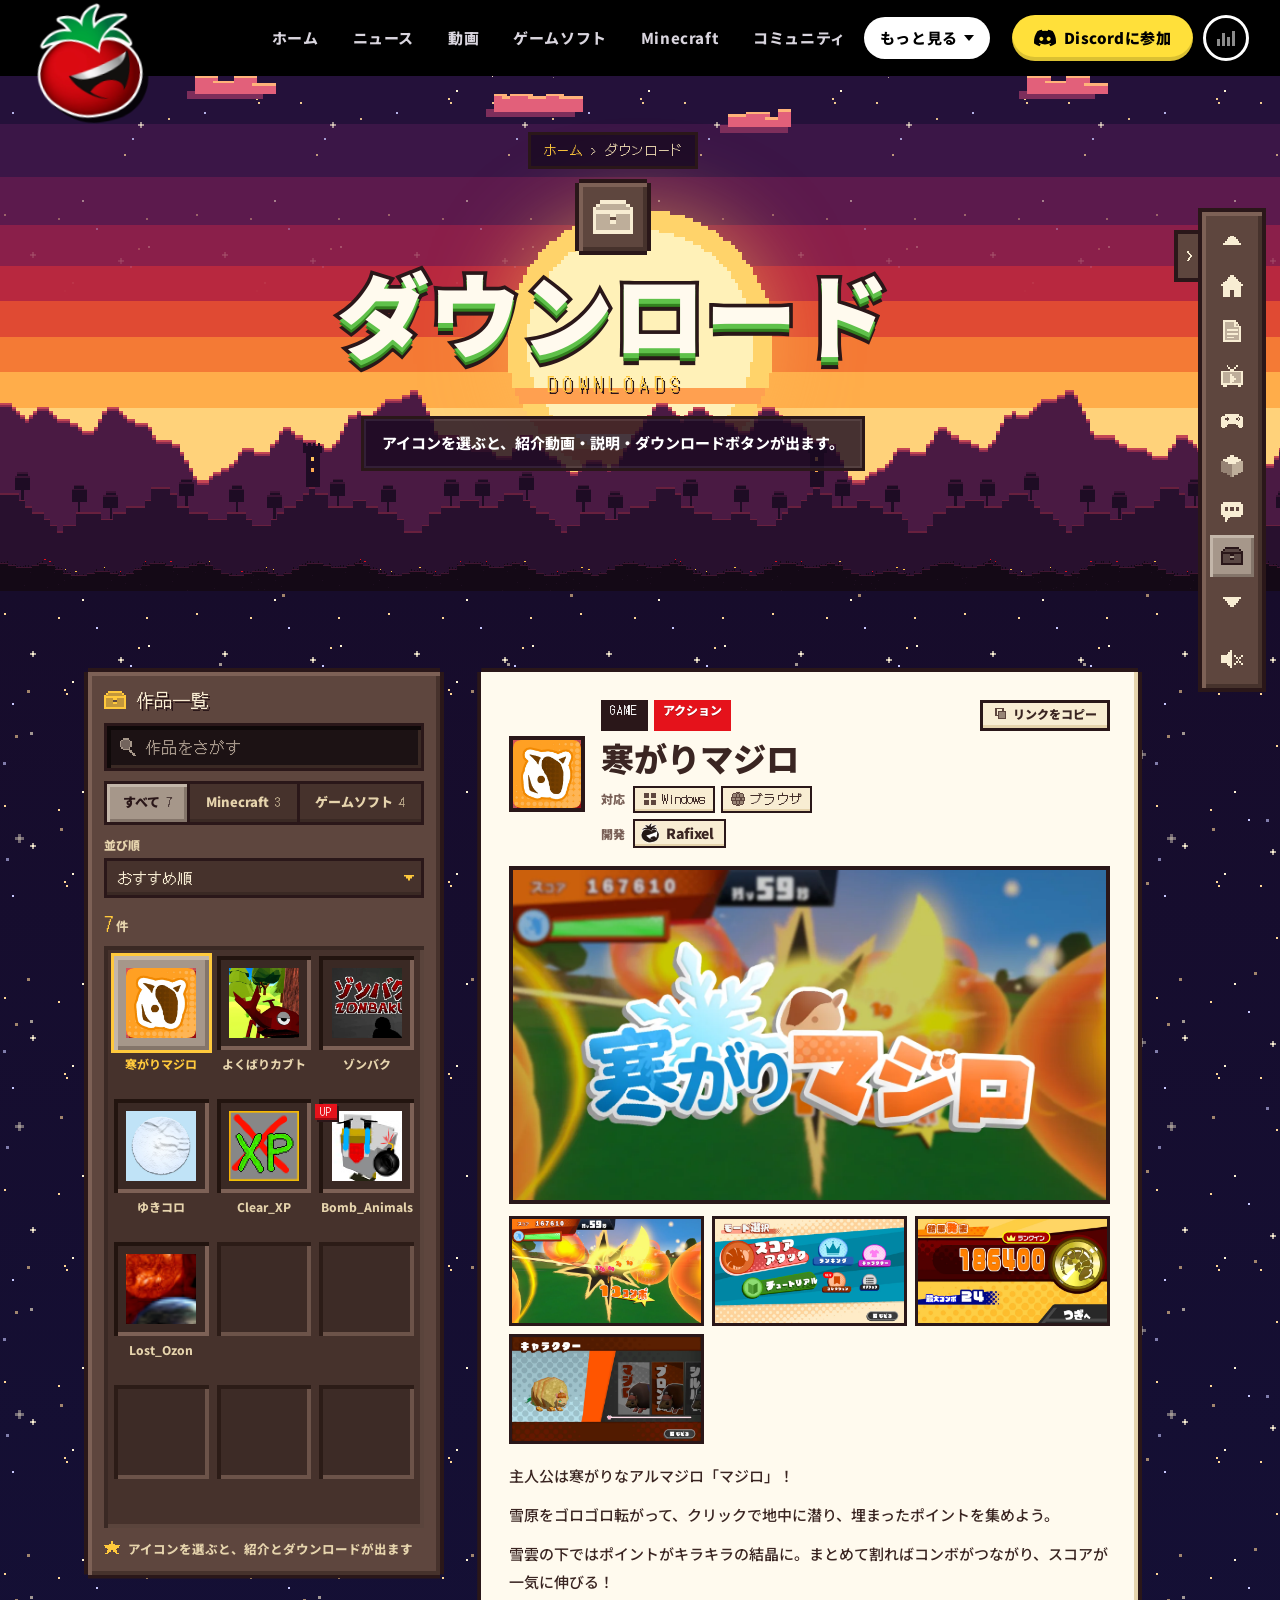
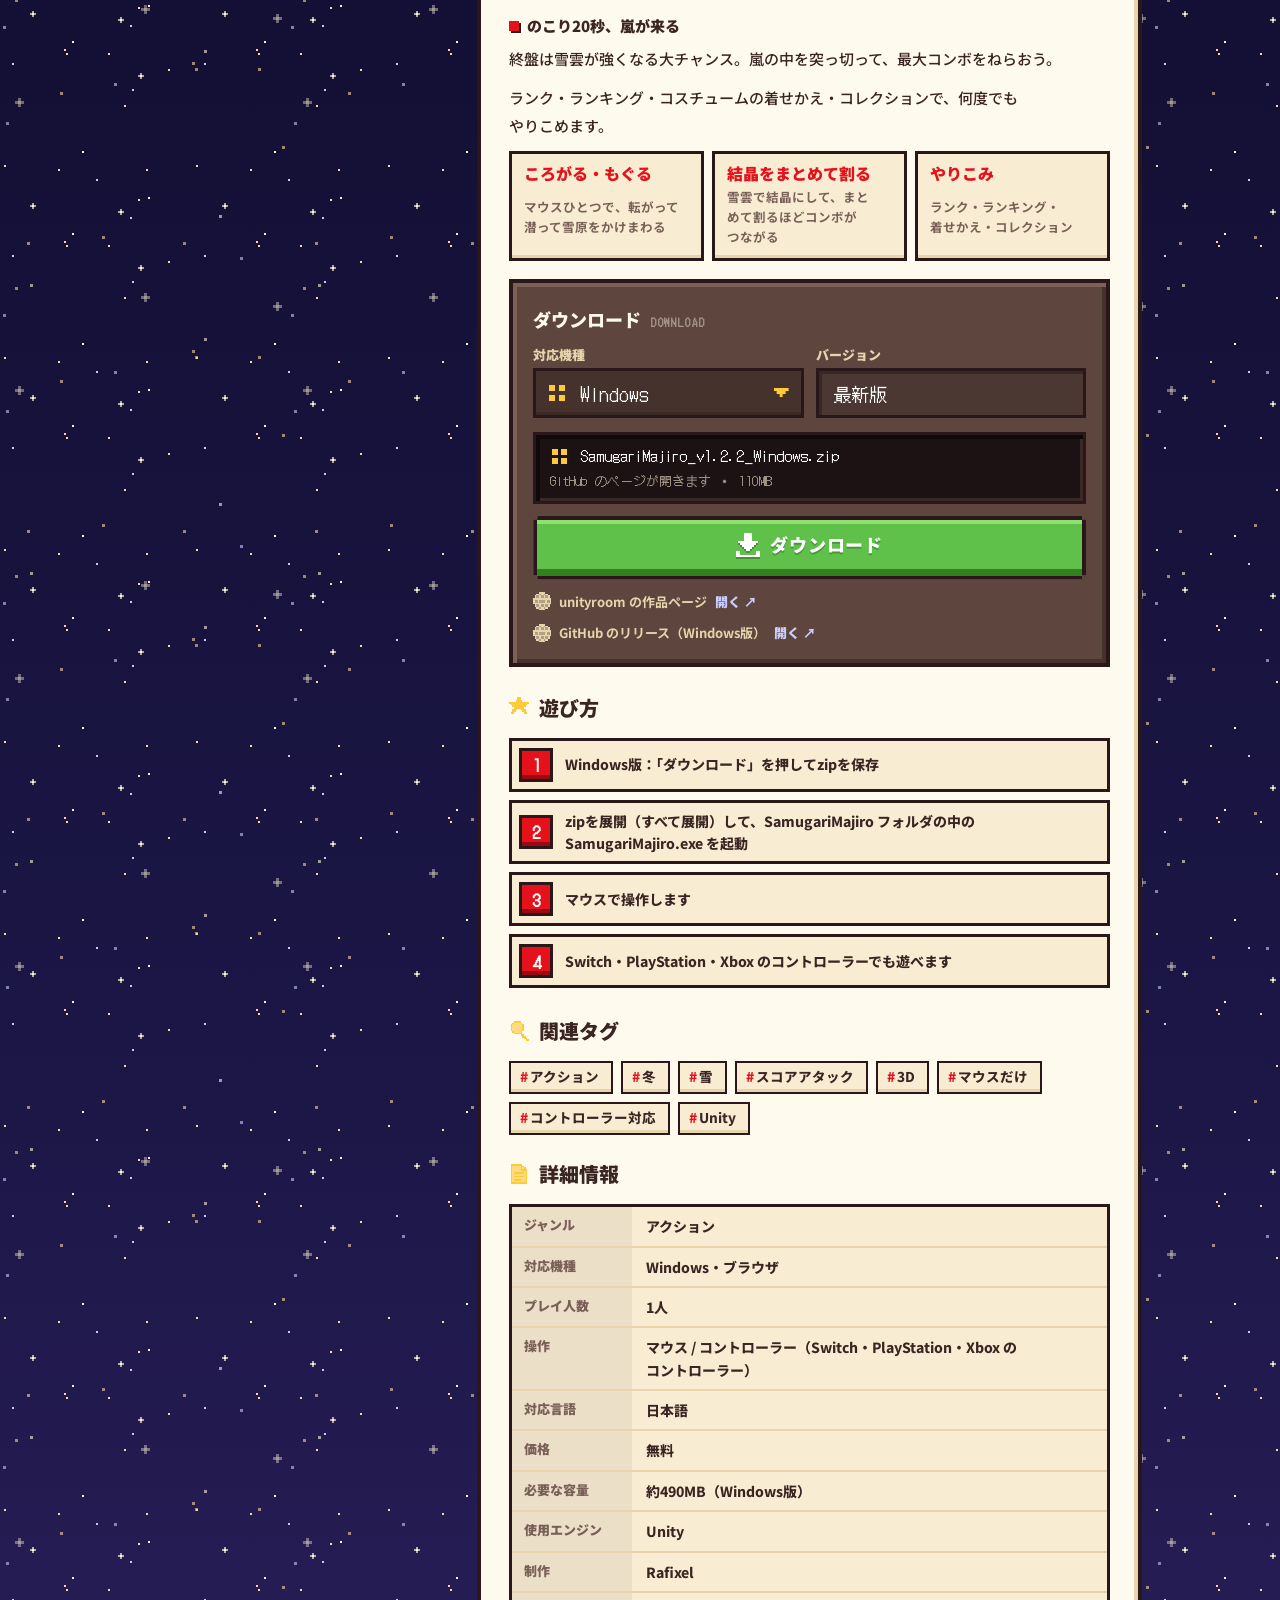
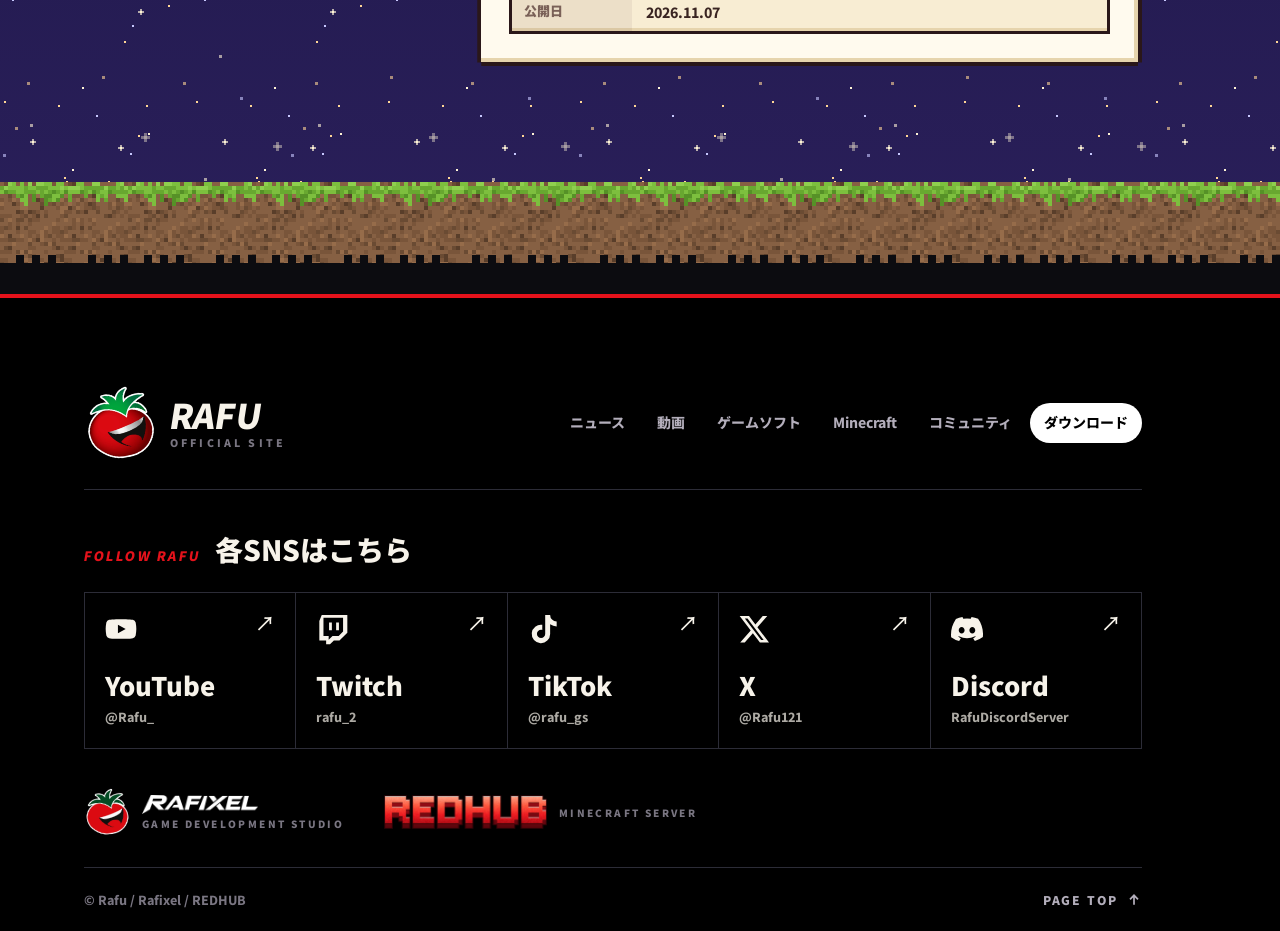
==== downloads.html @ 400a91c5 "サイトを更新" ====
<!doctype html>
<html lang="ja" data-zone="mc">
<head>
<meta charset="utf-8">
<meta name="viewport" content="width=device-width, initial-scale=1, viewport-fit=cover">
<title>ダウンロード | RAFU</title>
<meta name="description" content="Rafuがチームで作ったゲームソフトと、Minecraftの自作データパックのダウンロードページ。使った動画と説明を見て、バージョンを選んでダウンロードできます。">
<link rel="canonical" href="https://rafugh.github.io/rafu_site/downloads.html">
<meta name="theme-color" content="#0c0c10">
<meta property="og:type" content="website">
<meta property="og:site_name" content="RAFU">
<meta property="og:title" content="ダウンロード | RAFU">
<meta property="og:description" content="ゲームソフトとMinecraftの自作データパックをここから配布しています。">
<meta property="og:url" content="https://rafugh.github.io/rafu_site/downloads.html">
<meta property="og:image" content="https://rafugh.github.io/rafu_site/assets/img/og.png?v=20261107">
<meta property="og:locale" content="ja_JP">
<meta name="twitter:card" content="summary_large_image">
<meta name="twitter:site" content="@Rafu121">
<link rel="icon" href="assets/img/favicon-32.png?v=20261101" sizes="32x32" type="image/png">
<link rel="icon" href="assets/img/favicon-192.png?v=20261101" sizes="192x192" type="image/png">
<link rel="apple-touch-icon" href="assets/img/apple-touch-icon.png?v=20261101">
<link rel="preconnect" href="https://fonts.googleapis.com">
<link rel="preconnect" href="https://fonts.gstatic.com" crossorigin>
<link rel="stylesheet" href="https://fonts.googleapis.com/css2?family=DotGothic16&family=Noto+Sans+JP:wght@400;500;700;800;900&display=swap">
<!-- CSS・JSを更新したら ?v= の数字も変える（index.html と同じ数字にそろえる）。ファビコンとog.pngを作り直したときは、上の ?v= も変える -->
<link rel="stylesheet" href="assets/css/style.css?v=20261110-2">
<script>
  (function (d) {
    var c = d.documentElement.classList;
    c.add('js');
    c.add('no-loader');
    try {
      if (localStorage.getItem('rafu-gbar') === 'closed') c.add('gbar-closed');
    } catch (e) { /* private mode */ }
    /* downloads.js が最後まで動かなかったときは、中身をそのまま見せる */
    d.addEventListener('DOMContentLoaded', function () {
      if (!window.RAFU_READY) c.remove('js');
    });
  })(document);
</script>
</head>
<body class="page-dl">

<a class="skip" href="#list">本文へスキップ</a>

<header class="hdr" id="hdr">
  <a class="hdr-logo" href="index.html" aria-label="RAFU 公式サイト トップへ" data-sfx>
    <img src="assets/img/logo-outline-512.webp" alt="" width="512" height="512">
  </a>
  <nav class="hdr-nav" aria-label="メイン">
    <a href="index.html#home" data-sfx>ホーム</a>
    <a href="index.html#news" data-sfx>ニュース</a>
    <a href="index.html#movie" data-sfx>動画</a>
    <a href="index.html#game" data-sfx>ゲームソフト</a>
    <a href="index.html#minecraft" data-sfx>Minecraft</a>
    <a href="index.html#community" data-sfx>コミュニティ</a>
    <div class="hdr-more">
      <button class="hdr-more-btn is-active" id="more-btn" type="button" aria-expanded="false" aria-controls="more-menu" data-sfx>もっと見る<i aria-hidden="true"></i></button>
      <div class="more-menu" id="more-menu" hidden>
        <p class="more-head">ページ</p>
        <div class="more-list"><a href="downloads.html" style="--brand:var(--mc-leaf-lo)" aria-current="page" data-sfx><i class="px" data-px="chest"></i><span>ダウンロード</span><small>作品の配布</small></a></div>
        <p class="more-head">各SNS</p>
        <div class="more-list" data-sns-list></div>
      </div>
    </div>
  </nav>
  <div class="hdr-tools">
    <a class="pill-cta" href="index.html#discord" data-sfx><span class="brand" data-icon="discord"></span><span>Discordに参加</span></a>
    <button class="round-btn" type="button" aria-pressed="false" data-sfx-toggle data-sfx><span class="eq" aria-hidden="true"><i></i><i></i><i></i><i></i></span></button>
    <button class="round-btn menu-btn" id="menu-btn" type="button" aria-expanded="false" aria-controls="menu" aria-label="メニューを開く" data-sfx>
      <span class="mb-lines" aria-hidden="true"><i></i><i></i><i></i></span>
    </button>
  </div>
  <div class="hdr-progress" aria-hidden="true"><i></i></div>
</header>

<nav class="menu" id="menu" aria-label="メニュー" inert>
  <div class="menu-bg menu-bg1"></div>
  <div class="menu-bg menu-bg2"></div>
  <div class="menu-inner">
    <ol class="menu-links">
      <li style="--i:0"><a href="index.html#home" data-sfx><span class="ml-num">01</span><span class="ml-jp">ホーム</span><span class="ml-en">HOME</span></a></li>
      <li style="--i:1"><a href="index.html#news" data-sfx><span class="ml-num">02</span><span class="ml-jp">ニュース</span><span class="ml-en">NEWS</span></a></li>
      <li style="--i:2"><a href="index.html#movie" data-sfx><span class="ml-num">03</span><span class="ml-jp">動画</span><span class="ml-en">MOVIE</span></a></li>
      <li style="--i:3"><a href="index.html#game" data-sfx><span class="ml-num">04</span><span class="ml-jp">ゲームソフト</span><span class="ml-en">GAME</span></a></li>
      <li style="--i:4"><a href="index.html#minecraft" data-sfx><span class="ml-num">05</span><span class="ml-jp">Minecraft</span><span class="ml-en">MINECRAFT</span></a></li>
      <li style="--i:5"><a href="index.html#community" data-sfx><span class="ml-num">06</span><span class="ml-jp">コミュニティ</span><span class="ml-en">COMMUNITY</span></a></li>
      <li style="--i:6"><a href="downloads.html" aria-current="page" data-sfx><span class="ml-num">07</span><span class="ml-jp">ダウンロード</span><span class="ml-en">DOWNLOADS</span></a></li>
    </ol>
    <div class="menu-foot">
      <a class="pill-cta" href="index.html#discord" data-sfx><span class="brand" data-icon="discord"></span><span>Discordに参加</span></a>
      <div class="menu-sns" data-sns-icons></div>
    </div>
    <img class="menu-mascot" src="assets/img/logo-outline-512.webp" alt="" width="220" height="220" loading="lazy">
  </div>
</nav>

<!-- 右端のツールバー（ページ内移動と効果音。全ページ共通の木のパネル） -->
<aside class="gbar" id="gbar" aria-label="ページ内ナビ">
  <button class="gbar-tab" id="gbar-tab" type="button" aria-expanded="true" aria-controls="gbar-panel" aria-label="ナビをしまう" data-sfx><i class="px" data-px="right"></i></button>
  <div class="gbar-panel" id="gbar-panel">
    <button class="gbar-cell gbar-arrow" type="button" data-step="-1" data-tip="ひとつ上へ" aria-label="ひとつ上のセクションへ" data-sfx><i class="px" data-px="up"></i></button>
    <nav class="gbar-nav" aria-label="セクション">
      <a class="gbar-cell" href="index.html#home" data-tip="ホーム" data-sfx><i class="px" data-px="home"></i><span class="sr-only">ホーム</span></a>
      <a class="gbar-cell" href="index.html#news" data-tip="ニュース" data-sfx><i class="px" data-px="news"></i><span class="sr-only">ニュース</span></a>
      <a class="gbar-cell" href="index.html#movie" data-tip="動画" data-sfx><i class="px" data-px="tv"></i><span class="sr-only">動画</span></a>
      <a class="gbar-cell" href="index.html#game" data-tip="ゲームソフト" data-sfx><i class="px" data-px="game"></i><span class="sr-only">ゲームソフト</span></a>
      <a class="gbar-cell" href="index.html#minecraft" data-tip="Minecraft" data-sfx><i class="px" data-px="cube"></i><span class="sr-only">Minecraft</span></a>
      <a class="gbar-cell" href="index.html#community" data-tip="コミュニティ" data-sfx><i class="px" data-px="chat"></i><span class="sr-only">コミュニティ</span></a>
      <a class="gbar-cell is-active" href="downloads.html" aria-current="page" data-tip="ダウンロード" data-sfx><i class="px" data-px="chest"></i><span class="sr-only">ダウンロード</span></a>
    </nav>
    <button class="gbar-cell gbar-arrow" type="button" data-step="1" data-tip="ひとつ下へ" aria-label="ひとつ下のセクションへ" data-sfx><i class="px" data-px="down"></i></button>
    <span class="gbar-sep" aria-hidden="true"></span>
    <button class="gbar-cell" type="button" aria-pressed="false" data-sfx-toggle data-tip="効果音 OFF" data-sfx><i class="px" data-px="mute"></i></button>
  </div>
</aside>

<main>
  <!-- 見出し（夕焼けのドット絵） -->
  <section class="mc dl-top" id="top" data-section data-zone="mc" data-en="DOWNLOADS">
    <div class="mc-hero dl-hero">
      <div class="mc-scene" aria-hidden="true">
        <div class="mc-sky"></div>
        <div class="mc-stars"></div>
        <div class="mc-sun"></div>
        <div class="mc-layer mc-clouds"><i></i></div>
        <div class="mc-layer mc-far"><i></i></div>
        <div class="mc-layer mc-mid"><i></i></div>
        <div class="mc-layer mc-near"><i></i></div>
      </div>
      <header class="mc-head wrap" data-reveal>
        <nav class="crumbs" aria-label="現在地"><a href="index.html" data-sfx>ホーム</a><span aria-hidden="true">›</span><span aria-current="page">ダウンロード</span></nav>
        <span class="mc-icon"><i class="px" data-px="chest"></i></span>
        <h1 class="mc-title">ダウンロード</h1>
        <p class="mc-en">DOWNLOADS</p>
        <p class="mc-lead">アイコンを選ぶと、紹介動画・説明・ダウンロードボタンが出ます。</p>
      </header>
    </div>
  </section>

  <!-- 作品の一覧と詳しい内容 -->
  <section class="mc dl-main" id="list" data-section data-zone="mc" data-en="CREATIONS">
    <div class="srv-sky" aria-hidden="true"><i></i><i></i></div>
    <div class="wrap dl-grid">
      <div class="panel panel-wood inv" data-reveal>
        <p class="inv-title"><i class="px" data-px="chest"></i><span>作品一覧</span></p>
        <label class="inv-search"><i class="px" data-px="search"></i><span class="sr-only">作品をさがす</span><input type="search" id="inv-q" placeholder="作品をさがす" autocomplete="off" enterkeyhint="search"></label>
        <div class="inv-tabs" id="inv-tabs" role="group" aria-label="種類で絞り込む"></div>
        <div class="inv-filters" id="inv-filters" role="group" aria-label="条件で絞り込む"></div>
        <p class="inv-count" id="inv-count" aria-live="polite"></p>
        <div class="inv-grid" id="inv-grid"></div>
        <p class="inv-note"><i class="px" data-px="star"></i><span>アイコンを選ぶと、紹介とダウンロードが出ます</span></p>
      </div>

      <article class="panel dl-detail" id="dl-detail" aria-label="選んだ作品" data-reveal style="--d:.08s">
        <noscript>
          <p class="dl-noscript">一覧を出すには JavaScript をオンにしてください。Discordの配布チャンネルからもダウンロードできます。<br><a href="https://discord.com/channels/911549273294925865/1168026049288863844">Discordの配布チャンネルを開く</a></p>
        </noscript>
      </article>
    </div>
    <div class="ground" aria-hidden="true"></div>
  </section>
</main>

<footer class="ft" data-zone="stream">
  <div class="wrap">
    <div class="ft-row">
      <a class="ft-logo" href="index.html" aria-label="RAFU 公式サイト トップへ" data-sfx>
        <img src="assets/img/logo-outline-512.webp" alt="" width="72" height="72" loading="lazy">
        <span class="ft-word"><b>RAFU</b><small>OFFICIAL SITE</small></span>
      </a>
      <nav class="ft-nav" aria-label="フッター">
        <a href="index.html#news" data-sfx>ニュース</a>
        <a href="index.html#movie" data-sfx>動画</a>
        <a href="index.html#game" data-sfx>ゲームソフト</a>
        <a href="index.html#minecraft" data-sfx>Minecraft</a>
        <a href="index.html#community" data-sfx>コミュニティ</a>
        <a href="downloads.html" aria-current="page" data-sfx>ダウンロード</a>
      </nav>
    </div>
    <p class="ft-head"><span>FOLLOW RAFU</span><b>各SNSはこちら</b></p>
    <div class="sns-grid" id="sns-grid"></div>
    <!-- Rafuのブランド（ゲーム開発とMinecraftサーバー） -->
    <div class="ft-brands">
      <a class="ft-brand" href="index.html#game" data-sfx>
        <img class="ft-brand-tomato" src="assets/img/logo-outline-flat-256.webp" alt="" width="256" height="256" loading="lazy">
        <span class="ft-brand-text"><b><img class="ft-brand-rafixel" src="assets/img/rafixel-logo-white.webp" alt="Rafixel" width="1024" height="168" loading="lazy"></b><small>GAME DEVELOPMENT STUDIO</small></span>
      </a>
      <a class="ft-brand" href="index.html#minecraft" data-sfx>
        <img class="ft-brand-redhub" src="assets/img/redhub-logo.webp" alt="REDHUB" width="1306" height="273" loading="lazy">
        <span class="ft-brand-text"><small>MINECRAFT SERVER</small></span>
      </a>
    </div>
    <div class="ft-bottom">
      <p>© Rafu / Rafixel / REDHUB</p>
      <a class="ft-pagetop" href="#top" data-sfx>PAGE TOP<svg viewBox="0 0 24 24" aria-hidden="true"><path d="M12 19V5M6 11l6-6 6 6"/></svg></a>
    </div>
  </div>
</footer>

<dialog class="player" id="player" aria-label="動画プレイヤー">
  <div class="player-box">
    <div class="player-bar">
      <span class="player-ch" id="player-ch">PV</span>
      <a class="player-link" id="player-link" href="#" target="_blank" rel="noopener">YouTubeで開く ↗</a>
      <button class="player-close" type="button" id="player-close" aria-label="閉じる" data-sfx><span aria-hidden="true">×</span></button>
    </div>
    <div class="player-frame" id="player-frame"></div>
  </div>
</dialog>

<div class="mc-tip" id="mc-tip" aria-hidden="true"></div>
<div class="toast" id="toast" role="status" aria-live="polite"></div>

<script src="assets/js/content.js?v=20261110-2"></script>
<script src="assets/js/common.js?v=20261110-2"></script>
<script src="assets/js/downloads.js?v=20261110-2"></script>
</body>
</html>
---- assets/css/style.css ----
/*
 * RAFU official site
 * 方針: 配信・動画・ゲームソフトは「勢いのある演出」（集中線、斜めの帯、テープ、ステッカー）。
 * Minecraftの欄だけは夕焼けのドット絵と木のパネルのゲームUIに切り替える。
 * 中身は content.js、演出は main.js。ここは見た目だけ。
 */
:root {
  /* 配信・ゲームの欄 */
  --ink: #0c0c10;
  --ink-2: #15151b;
  --ink-3: #1f1f27;
  --line: #2c2c37;
  --line-2: #3d3d4b;
  --text: #f7f3ea;
  --muted: #b3aebb;
  --dim: #7a7682;
  --tomato: #e5121b;
  --tomato-hi: #ff4636;
  --tomato-deep: #7d0910;
  --yellow: #ffe03a;
  --leaf: #2bd45b;
  --paper: #f5f1e8;
  --paper-2: #e7e1d3;
  --paper-ink: #17161b;
  --paper-muted: #5f5b67;
  --discord: #5865f2;

  /* Minecraftの欄（木のパネル） */
  --wood: #5e463e;
  --wood-hi: #7d6156;
  --wood-lo: #46322c;
  --wood-line: #2a1719;
  --wood-cell: #a6978a;
  --cream: #f8edd3;
  --cream-hi: #fffaee;
  --cream-2: #e6d4ad;
  --cream-ink: #3a2522;
  --cream-muted: #7a6158;
  --mc-leaf: #5fc14a;
  --mc-leaf-hi: #8ee070;
  --mc-leaf-lo: #33801f;
  --gold: #ffc93c;
  --mc-muted: #cdb9c8;

  /* フォント（変えるときは index.html・downloads.html の Google Fonts の読み込みも合わせて変える）
     --f-logo … 見出し・ロゴの太い文字 / --fw-logo … その太さ（太さが1つしかないフォントは 400）
     --f-body … 本文・ボタン / --f-px … Minecraftの欄などのドット文字 */
  --f-logo: "Noto Sans JP", "Hiragino Kaku Gothic StdN", "Hiragino Sans", "Yu Gothic", "Meiryo", sans-serif;
  --fw-logo: 900;
  --f-px: "DotGothic16", "MS Gothic", monospace;
  --f-body: "Noto Sans JP", "Hiragino Kaku Gothic ProN", "Hiragino Sans", "Yu Gothic", "Meiryo", sans-serif;

  --ease-out: cubic-bezier(.16, 1, .3, 1);
  --ease-snap: cubic-bezier(.77, 0, .18, 1);
  --ease-back: cubic-bezier(.34, 1.56, .64, 1);
  --hdr: 76px;
  --gut: max(16px, env(safe-area-inset-left, 0px));
  --gut-r: max(16px, env(safe-area-inset-right, 0px));
  color-scheme: dark;
}

/* ---------- base ---------- */
*, *::before, *::after { box-sizing: border-box; }
html { scroll-behavior: smooth; scroll-padding-top: var(--hdr); -webkit-text-size-adjust: 100%; }
body {
  margin: 0;
  overflow-x: clip;
  background: var(--ink);
  color: var(--text);
  font-family: var(--f-body);
  font-size: 15px;
  font-weight: 500;
  line-height: 1.85;
  -webkit-font-smoothing: antialiased;
}
/* 日本語は文節の途中で折り返さない（入りきらないときだけ途中で折る）。見出しは行の長さをそろえ、文は最後の行が短くなりすぎないように */
body { word-break: auto-phrase; overflow-wrap: break-word; }
h1, h2, h3 { text-wrap: balance; }
p { text-wrap: pretty; }
img { max-width: 100%; display: block; }
a { color: inherit; }
button { font: inherit; color: inherit; }
:focus-visible { outline: 3px solid var(--yellow); outline-offset: 3px; }
.pxbtn:focus-visible, .icon-link:focus-visible, .gbar-cell:focus-visible, .tv-screen:focus-visible, .ch-item:focus-visible { outline-offset: -7px; }
/* カードは、浮く中の面（-in）に枠を出す */
.pick:focus-visible { outline: none; }
.pick:focus-visible .pick-in { outline: 3px solid var(--yellow); outline-offset: -7px; }
::selection { background: var(--tomato); color: #fff; }
html { scrollbar-color: var(--tomato) #000; }
html[data-zone="mc"] { scrollbar-color: var(--wood-cell) var(--wood-line); }
html[data-zone="mc"] ::selection { background: var(--mc-leaf-lo); color: #fff; }
[hidden] { display: none !important; }
.sr-only { position: absolute !important; width: 1px; height: 1px; overflow: hidden; clip-path: inset(50%); white-space: nowrap; }
.wrap {
  width: 100%;
  max-width: 1240px;
  margin-inline: auto;
  padding-left: max(var(--gut), clamp(16px, 5vw, 80px));
  padding-right: max(var(--gut-r), clamp(16px, 5vw, 80px));
}
.skip { position: fixed; left: 12px; top: -60px; z-index: 200; background: var(--yellow); color: var(--ink); padding: 8px 14px; font-weight: 800; text-decoration: none; }
.skip:focus { top: 12px; }
.brand { display: inline-grid; place-items: center; width: 22px; height: 22px; flex: none; }
.brand svg { width: 100%; height: 100%; fill: currentColor; }

/* ドット絵アイコン（main.js が中身のSVGを入れる） */
.px { display: inline-block; width: 24px; height: 24px; flex: none; line-height: 0; }
.px svg { width: 100%; height: 100%; display: block; overflow: visible; }
.px .t2 { opacity: .62; }
.px .t3 { opacity: .36; }

/* ---------- buttons（配信・ゲームの欄: 斜めのボタン） ---------- */
/* 見た目は中の .btn-face。押すと沈むのは .btn-face だけで、.btn（当たり判定）は動かさない
   （沈んだぶん判定がずれて、ふちを押したときにクリックにならないのを防ぐ。下は沈んだぶんだけ広げてある） */
.btn {
  --bg: var(--tomato); --fg: #fff; --hv: var(--ink); --hfg: #fff;
  position: relative; display: inline-flex; min-height: 56px; padding: 0;
  background: none; color: var(--fg); text-decoration: none; cursor: pointer; border: 0;
  font-family: var(--f-body); font-weight: 900; font-size: 16px; letter-spacing: .04em; line-height: 1.2;
  clip-path: polygon(14px 0, 100% 0, calc(100% - 14.75px) calc(100% + 3px), -.75px calc(100% + 3px));
  transition: color .3s ease;
}
.btn-face {
  position: relative; isolation: isolate; overflow: hidden; flex: 1;
  display: inline-flex; align-items: center; justify-content: center; gap: 10px;
  padding: 0 28px; background: var(--bg);
  clip-path: polygon(14px 0, 100% 0, calc(100% - 14px) 100%, 0 100%);
  transition: transform .3s var(--ease-out);
}
.btn-face::before {
  content: ""; position: absolute; inset: 0; z-index: -1;
  background: repeating-linear-gradient(-45deg, var(--hv) 0 10px, color-mix(in srgb, var(--hv) 82%, var(--bg)) 10px 20px);
  transform: translateX(-102%) skewX(-12deg); transform-origin: left; transition: transform .45s var(--ease-snap);
}
.btn:hover .btn-face::before, .btn:focus-visible .btn-face::before { transform: translateX(0) skewX(0); }
.btn:hover, .btn:focus-visible { color: var(--hfg); }
.btn:active .btn-face { transform: translateY(2px) scale(.98); }
.btn .brand { width: 22px; height: 22px; }
.btn svg.arrow { width: 20px; height: 20px; fill: none; stroke: currentColor; stroke-width: 2.6; transition: transform .35s var(--ease-out); }
.btn:hover svg.arrow { transform: translateX(4px); }
.btn-ink { --bg: var(--ink); --fg: #fff; --hv: var(--yellow); --hfg: var(--ink); }
.btn-yellow { --bg: var(--yellow); --fg: var(--ink); --hv: var(--ink); --hfg: var(--yellow); }
.btn-red { --bg: var(--tomato); --fg: #fff; --hv: var(--ink); }
.btn-white { --bg: #fff; --fg: var(--ink); --hv: var(--tomato); --hfg: #fff; }
.btn-mc { --bg: #3c8527; --fg: #fff; --hv: var(--ink); --hfg: #6cc349; }   /* Minecraftサーバー（サーバー欄の緑） */
.btn .px { width: 22px; height: 22px; }

/* ---------- loader ---------- */
.loader { position: fixed; inset: 0; z-index: 150; display: none; place-items: center; cursor: pointer; }
.js:not(.no-loader) .loader { display: grid; animation: ld-failsafe 0s 7s forwards; }
@keyframes ld-failsafe { to { visibility: hidden; opacity: 0; pointer-events: none; } }
.ld-half { position: absolute; left: 0; right: 0; height: 50.5%; background: var(--ink); transition: transform .75s var(--ease-snap); }
.ld-top { top: 0; }
.ld-bot { bottom: 0; }
.ld-half::after { content: ""; position: absolute; inset: 0; opacity: .5; background: repeating-linear-gradient(0deg, rgba(255,255,255,.03) 0 1px, transparent 1px 3px); }
.ld-flash { position: absolute; left: 0; right: 0; top: 50%; height: 3px; margin-top: -1px; background: #fff; box-shadow: 0 0 24px 4px rgba(255,255,255,.7); transform: scaleX(0); opacity: 0; }
.ld-core { position: relative; display: grid; justify-items: center; gap: 12px; transition: opacity .25s ease, transform .4s var(--ease-snap); }
.ld-mark { position: relative; width: 150px; height: 150px; display: grid; place-items: center; }
.ld-burst {
  position: absolute; inset: -40%; border-radius: 50%;
  background: repeating-conic-gradient(rgba(229,18,27,.55) 0 6deg, transparent 6deg 14deg);
  -webkit-mask: radial-gradient(closest-side, transparent 30%, #000 34%, transparent 70%); mask: radial-gradient(closest-side, transparent 30%, #000 34%, transparent 70%);
  animation: spin 6s linear infinite;
}
.ld-logo {
  width: 104px; height: 104px; background: url(../img/logo-outline-flat-256.webp) center / contain no-repeat;
  animation: ld-drop .9s var(--ease-back) both, ld-bounce 1.2s .9s ease-in-out infinite;
}
@keyframes ld-drop { 0% { transform: translateY(-60px) scale(.6, 1.3); opacity: 0; } 60% { transform: translateY(6px) scale(1.15, .85); opacity: 1; } 100% { transform: none; } }
@keyframes ld-bounce { 0%, 100% { transform: translateY(0) scale(1); } 45%, 55% { transform: translateY(-10px) scale(.96, 1.05); } 90% { transform: translateY(0) scale(1.06, .94); } }
.ld-msg { margin: 0; font-family: var(--f-logo); font-weight: var(--fw-logo); font-size: 22px; letter-spacing: .12em; transform: skewX(-10deg); }
.ld-bar { width: 240px; height: 10px; background: var(--ink-3); overflow: hidden; transform: skewX(-20deg); }
.ld-bar i { display: block; height: 100%; transform-origin: left; transform: scaleX(0); background: repeating-linear-gradient(-45deg, var(--yellow) 0 8px, var(--ink) 8px 16px); }
.ld-num { margin: 0; font-family: var(--f-logo); font-weight: var(--fw-logo); font-size: 14px; color: var(--dim); }
.ld-num b { font-weight: 400; font-size: 30px; color: var(--text); font-variant-numeric: tabular-nums; }
.loader.is-done { pointer-events: none; }
.loader.is-done .ld-core { opacity: 0; transform: scale(1.08); }
.loader.is-done .ld-top { transform: translateY(-101%); transition-delay: .18s; }
.loader.is-done .ld-bot { transform: translateY(101%); transition-delay: .18s; }
.loader.is-done .ld-flash { animation: ld-flash .55s ease-out forwards; }
@keyframes ld-flash { 0% { transform: scaleX(0); opacity: 1; } 45% { transform: scaleX(1); opacity: 1; } 100% { transform: scaleX(1) scaleY(30); opacity: 0; } }

/* ---------- header ---------- */
.hdr {
  position: fixed; top: 0; left: 0; right: 0; z-index: 90;
  height: calc(var(--hdr) + env(safe-area-inset-top, 0px));
  padding: env(safe-area-inset-top, 0px) clamp(16px, 2.4vw, 36px) 0 clamp(124px, 12vw, 172px);
  display: flex; align-items: center; gap: 12px;
  background: #000; color: #fff;
  transition: transform .45s var(--ease-out);
}
.hdr.is-hidden { transform: translateY(-112%); }
.menu-open .hdr { transform: none; }
.hdr-logo {
  position: absolute; left: clamp(10px, 2.4vw, 40px); top: calc(env(safe-area-inset-top, 0px) + 4px); z-index: 2;
  width: clamp(96px, 9vw, 122px); aspect-ratio: 1; display: block;
  transform: rotate(-8deg); transition: transform .4s var(--ease-back), width .35s var(--ease-out);
  filter: drop-shadow(5px 6px 0 rgba(0,0,0,.85));
}
.hdr-logo img { width: 100%; height: 100%; object-fit: contain; }
.hdr-logo:hover { transform: rotate(4deg) scale(1.06); }
.hdr.is-scrolled .hdr-logo { width: 66px; }
.hdr-nav { display: flex; align-items: center; gap: 2px; margin-left: auto; }
.hdr-nav > a, .hdr-more-btn {
  position: relative; display: inline-flex; align-items: center; gap: 6px; height: 42px; padding: 0 16px; border-radius: 999px; border: 0; background: none; cursor: pointer;
  text-decoration: none; font-size: 15px; font-weight: 800; letter-spacing: .04em; color: #d9d5de; white-space: nowrap;
  transition: background-color .25s ease, color .25s ease;
}
.hdr-nav > a:hover, .hdr-more-btn:hover { color: #fff; background: rgba(255,255,255,.1); }
.hdr-nav > a.is-active, .hdr-more-btn.is-active { background: #fff; color: #000; }
.hdr-more { position: relative; }
.hdr-more-btn i { width: 0; height: 0; border-left: 5px solid transparent; border-right: 5px solid transparent; border-top: 6px solid currentColor; transition: transform .25s ease; }
.hdr-more-btn[aria-expanded="true"] i { transform: rotate(180deg); }
.more-menu {
  position: absolute; right: 0; top: calc(100% + 14px); min-width: 230px; padding: 12px; background: #000; border: 2px solid #fff; border-radius: 16px;
  box-shadow: 8px 8px 0 var(--tomato); animation: drop .3s var(--ease-out);
}
@keyframes drop { from { opacity: 0; transform: translateY(-8px); } to { opacity: 1; transform: none; } }
.more-head { margin: 0 6px 6px; font-size: 12px; font-weight: 800; color: var(--dim); letter-spacing: .1em; }
.more-list { display: grid; gap: 2px; }
.more-list a { display: flex; align-items: center; gap: 12px; padding: 9px 10px; border-radius: 10px; text-decoration: none; font-weight: 800; font-size: 14px; color: #fff; }
.more-list a svg { width: 20px; height: 20px; fill: currentColor; flex: none; }
.more-list a .px { width: 20px; height: 20px; }
.more-list a small { margin-left: auto; color: var(--dim); font-weight: 700; font-size: 12px; }
.more-list a:hover { background: var(--brand, var(--tomato)); }
.more-list a[data-key="x"]:hover { color: #000; }
.more-list a:hover small { color: inherit; }
.hdr-tools { display: flex; align-items: center; gap: 10px; margin-left: 10px; }
.pill-cta {
  display: inline-flex; align-items: center; gap: 8px; height: 46px; padding: 0 22px; border-radius: 999px;
  background: var(--yellow); color: #000; text-decoration: none; font-weight: 900; font-size: 15px; letter-spacing: .03em; white-space: nowrap;
  box-shadow: inset 0 -4px 0 rgba(0,0,0,.14); transition: background-color .2s ease, transform .3s var(--ease-back);
}
.pill-cta:hover { background: #fff; transform: translateY(-2px) rotate(-2deg); }
.round-btn {
  display: grid; place-items: center; width: 46px; height: 46px; padding: 0; border-radius: 50%; cursor: pointer;
  background: transparent; color: #fff; border: 3px solid #fff; transition: background-color .2s ease, color .2s ease;
}
.round-btn:hover { background: #fff; color: #000; }
.eq { display: flex; align-items: flex-end; gap: 2px; height: 16px; }
.eq i { width: 3px; height: 4px; background: currentColor; }
.eq i:nth-child(1) { height: 7px; }
.eq i:nth-child(2) { height: 13px; }
.eq i:nth-child(3) { height: 9px; }
.eq i:nth-child(4) { height: 15px; }
[aria-pressed="false"] .eq { opacity: .55; }
[aria-pressed="true"] .eq i { animation: eq .8s ease-in-out infinite alternate; }
.eq i:nth-child(2) { animation-delay: -.3s !important; }
.eq i:nth-child(3) { animation-delay: -.55s !important; }
.eq i:nth-child(4) { animation-delay: -.15s !important; }
@keyframes eq { from { height: 4px; } to { height: 16px; } }
.round-btn[aria-pressed="true"] { border-color: var(--yellow); color: var(--yellow); }
.menu-btn { display: none; }
.mb-lines { display: grid; gap: 4px; width: 18px; }
.mb-lines i { display: block; height: 3px; background: currentColor; transition: transform .3s var(--ease-out), opacity .2s ease; }
.menu-btn[aria-expanded="true"] { background: var(--yellow); border-color: var(--yellow); color: #000; }
.menu-btn[aria-expanded="true"] .mb-lines i:nth-child(1) { transform: translateY(7px) rotate(45deg); }
.menu-btn[aria-expanded="true"] .mb-lines i:nth-child(2) { opacity: 0; }
.menu-btn[aria-expanded="true"] .mb-lines i:nth-child(3) { transform: translateY(-7px) rotate(-45deg); }
.hdr-progress { position: absolute; left: 0; right: 0; bottom: 0; height: 3px; pointer-events: none; }
.hdr-progress i { display: block; height: 100%; background: linear-gradient(90deg, var(--tomato), var(--yellow)); transform-origin: left; transform: scaleX(var(--progress, 0)); }
[data-zone="mc"] .hdr-progress i { background: repeating-linear-gradient(90deg, var(--mc-leaf) 0 8px, var(--mc-leaf-hi) 8px 16px); }

/* ---------- menu overlay ---------- */
.menu { position: fixed; inset: 0; z-index: 85; visibility: hidden; transition: visibility 0s .7s; }
.menu.is-open { visibility: visible; transition: none; }
.menu-bg { position: absolute; inset: 0; clip-path: polygon(100% 0, 100% 0, 100% 100%, 100% 100%); transition: clip-path .6s var(--ease-snap); }
.menu-bg1 { background: var(--tomato); }
.menu-bg2 { background: radial-gradient(circle, rgba(255,255,255,.06) 1.3px, transparent 1.6px) 0 0 / 16px 16px, var(--ink); transition-delay: .07s; }
.menu.is-open .menu-bg1 { clip-path: polygon(11% 0, 100% 0, 100% 100%, -3% 100%); }
.menu.is-open .menu-bg2 { clip-path: polygon(14% 0, 100% 0, 100% 100%, 0 100%); }
.menu:not(.is-open) .menu-bg1 { transition-delay: .1s; }
.menu:not(.is-open) .menu-bg2 { transition-delay: 0s; }
.menu-inner {
  position: relative; height: 100%; overflow-y: auto;
  padding: calc(var(--hdr) + env(safe-area-inset-top, 0px) + 40px) max(var(--gut-r), 6vw) 32px max(var(--gut), 20vw);
  display: flex; flex-direction: column; justify-content: center; gap: 28px;
}
.menu-links { list-style: none; margin: 0; padding: 0; display: grid; gap: 4px; }
.menu-links li { opacity: 0; transform: translateX(60px); transition: opacity .4s ease, transform .6s var(--ease-out); }
.menu.is-open .menu-links li { opacity: 1; transform: none; transition-delay: calc(.22s + var(--i) * .05s); }
.menu-links a { display: grid; grid-template-columns: 40px auto 1fr; align-items: baseline; gap: 14px; text-decoration: none; padding: 2px 0; }
.ml-num { font-family: var(--f-logo); font-weight: var(--fw-logo); font-size: 14px; color: var(--yellow); transform: skewX(-10deg); }
.ml-jp { font-family: var(--f-logo); font-weight: var(--fw-logo); font-size: clamp(30px, 4.6vw, 56px); line-height: 1.25; transition: transform .35s var(--ease-out), color .2s ease; }
.ml-en { font-size: 12px; font-weight: 900; letter-spacing: .2em; color: var(--dim); font-style: italic; }
.menu-links a[aria-current="page"] .ml-jp { color: var(--yellow); }
.menu-links a:hover .ml-jp, .menu-links a:focus-visible .ml-jp { transform: translateX(10px) skewX(-6deg); color: var(--yellow); }
.menu-foot { display: flex; align-items: center; gap: 18px; flex-wrap: wrap; opacity: 0; transition: opacity .4s ease; }
.menu.is-open .menu-foot { opacity: 1; transition-delay: .55s; }
.menu-sns { display: flex; flex-wrap: wrap; gap: 8px; }
.menu-mascot { position: absolute; right: 4vw; bottom: 4vh; width: clamp(110px, 16vw, 210px); height: auto; transform: rotate(10deg); pointer-events: none; }
.menu.is-open .menu-mascot { animation: peek .8s .5s var(--ease-back) both; }
@keyframes peek { from { transform: translateY(60px) rotate(30deg); opacity: 0; } to { transform: rotate(10deg); opacity: 1; } }

/* ---------- 右端のツールバー（全ページ共通: 木のパネルとドット絵アイコン） ---------- */
.gbar {
  position: fixed; right: 0; top: 50%; z-index: 70; display: none; align-items: flex-start;
  transform: translateY(-50%); transition: transform .45s var(--ease-out);
}
.gbar-tab {
  width: 28px; height: 52px; margin-top: 22px; margin-right: -4px; padding: 0; cursor: pointer; display: grid; place-items: center;
  background: var(--wood); color: var(--cream); border: 4px solid var(--wood-line); border-right: 0;
}
.gbar-tab .px { width: 14px; height: 14px; transition: transform .3s ease; }
.gbar-panel {
  display: grid; justify-items: center; gap: 3px; padding: 8px; margin-right: 14px;
  background: var(--wood); border: 4px solid var(--wood-line); box-shadow: inset 4px 4px 0 var(--wood-hi), inset -4px -4px 0 var(--wood-lo);
}
.gbar-cell {
  position: relative; display: grid; place-items: center; width: 44px; height: 42px; padding: 0; border: 0; cursor: pointer;
  background: transparent; color: var(--cream); text-decoration: none; transition: background-color .15s ease, color .15s ease;
}
.gbar-cell .px { width: 22px; height: 22px; transition: transform .25s var(--ease-back); }
.gbar-cell:hover { background: var(--wood-hi); }
.gbar-cell:hover .px { transform: scale(1.12); }
.gbar-cell.is-active { background: var(--wood-cell); color: var(--wood-line); box-shadow: inset 3px 3px 0 #c3b6a9, inset -3px -3px 0 #84756a; }
.gbar-cell[aria-pressed="true"] { color: var(--mc-leaf-hi); }
.gbar-nav { display: grid; gap: 3px; }
.gbar-sep { height: 4px; align-self: stretch; margin: 3px 2px; background: var(--wood-line); box-shadow: 0 2px 0 var(--wood-hi); }
.gbar-closed .gbar { transform: translate(calc(100% - 25px), -50%); }
.gbar-closed .gbar-tab .px { transform: scaleX(-1); }

/* ツールチップ（マイクラ風） */
.mc-tip {
  position: fixed; left: 0; top: 0; z-index: 140; pointer-events: none;
  max-width: 280px; padding: 8px 12px 9px; display: grid; gap: 2px;
  background: rgba(22, 6, 30, .95); color: #fff; font-family: var(--f-px); font-size: 14px; line-height: 1.55;
  border: 2px solid #12021a; box-shadow: inset 0 0 0 2px #4a17a6, inset 0 0 0 4px rgba(22, 6, 30, .95);
  opacity: 0; transform: translate3d(var(--tx, 0px), var(--ty, 0px), 0) scale(.94); transition: opacity .12s ease, transform .12s ease;
}
.mc-tip.is-show { opacity: 1; transform: translate3d(var(--tx, 0px), var(--ty, 0px), 0); }
.mc-tip b { font-weight: 400; color: var(--tip-c, #fff); text-shadow: 2px 2px 0 rgba(0,0,0,.45); }
.mc-tip .tip-cat { color: #9e9eff; font-size: 12px; }
.mc-tip .tip-sup { color: var(--mc-leaf-hi); font-size: 12.5px; }
.mc-tip .tip-lore { color: #b9a9c9; font-size: 12.5px; }
.mc-tip .tip-act { color: var(--gold); font-size: 12.5px; margin-top: 2px; }
.mc-tip .tip-up { color: #ff9d92; font-size: 12.5px; }

/* ---------- HOME（赤い集中線とステッカー） ---------- */
.kv {
  position: relative; isolation: isolate; overflow: hidden;
  min-height: max(720px, 100svh);
  display: grid; align-items: center;
  padding-block: calc(var(--hdr) + 44px) calc(clamp(120px, 13vw, 170px) / 2 + 100px);
  background: radial-gradient(120% 95% at 72% 42%, #ff5236 0%, #e5121b 42%, #9c0a12 100%);
}
.kv-bg { position: absolute; inset: 0; z-index: -1; overflow: hidden; }
.kv-burst { position: absolute; left: var(--sun-x, 70%); top: var(--sun-y, 48%); width: 0; height: 0; }
.kv-burst i {
  position: absolute; left: 0; top: 0; width: 170vmax; height: 170vmax; margin: -85vmax 0 0 -85vmax;
  background: repeating-conic-gradient(from 0deg, rgba(255, 236, 200, .2) 0deg 5deg, transparent 5deg 12deg);
  -webkit-mask: radial-gradient(closest-side, #000 6%, rgba(0,0,0,.6) 34%, transparent 70%); mask: radial-gradient(closest-side, #000 6%, rgba(0,0,0,.6) 34%, transparent 70%);
  animation: spin 100s linear infinite;
}
.kv-dots {
  position: absolute; inset: 0;
  background: radial-gradient(circle, rgba(70, 0, 6, .5) 2px, transparent 2.4px) 0 0 / 14px 14px;
  -webkit-mask: radial-gradient(60% 55% at 0% 100%, #000 10%, transparent 70%), radial-gradient(40% 40% at 100% 0%, #000 10%, transparent 70%);
  mask: radial-gradient(60% 55% at 0% 100%, #000 10%, transparent 70%), radial-gradient(40% 40% at 100% 0%, #000 10%, transparent 70%);
}
.kv-streaks { position: absolute; inset: 0; pointer-events: none; }
.kv-streaks i {
  position: absolute; left: 0; top: var(--y); width: var(--w); height: 4px;
  background: linear-gradient(90deg, transparent, rgba(255,255,255,.85) 70%, #fff);
  transform: translateX(-110%); animation: streak 3.2s var(--d) cubic-bezier(.5, 0, .7, 1) infinite;
}
.kv-streaks i:nth-child(even) { height: 2px; }
@keyframes streak { 0% { transform: translateX(-110%); opacity: 0; } 8% { opacity: 1; } 45% { transform: translateX(420%); opacity: 0; } 100% { transform: translateX(420%); opacity: 0; } }
.kv-band {
  position: absolute; left: -6%; bottom: -2%; width: 64%; height: 78%; background: var(--ink);
  clip-path: polygon(0 20%, 100% 0, 84% 100%, 0 100%);
}
.kv-band::after { content: ""; position: absolute; inset: 0; background: repeating-linear-gradient(-55deg, rgba(255,255,255,.035) 0 2px, transparent 2px 18px); }
.kv-photo, .kv-video { position: absolute; inset: 0; width: 100%; height: 100%; object-fit: cover; }
.kv.has-media .kv-burst, .kv.has-media .kv-dots { display: none; }
.kv.has-media .kv-band { opacity: .8; }

.kv-inner { position: relative; display: grid; grid-template-columns: minmax(0, 1.02fr) minmax(0, 1fr); align-items: center; gap: clamp(20px, 3vw, 56px); }
.kv-copy { position: relative; z-index: 2; padding-top: 6vh; container-type: inline-size; }
.kv-logo { margin: 0; font-weight: 400; line-height: 1; }
.logo-word {
  position: relative; display: inline-block;
  font-family: var(--f-logo); font-weight: var(--fw-logo); font-size: clamp(50px, 4.9vw, 74px); line-height: .92; letter-spacing: .01em;
  color: #fff; transform: skewX(-9deg);
  -webkit-text-stroke: .07em #000; paint-order: stroke fill;
  text-shadow: .05em .05em 0 #000, .08em .08em 0 #000, .11em .11em 0 var(--yellow);
}
.glitch::before, .glitch::after { content: attr(data-text); position: absolute; inset: 0; pointer-events: none; opacity: 0; text-shadow: none; -webkit-text-stroke: 0; }
.glitch::before { color: var(--leaf); animation: glitch-a 4.4s steps(1) infinite 2.4s; }
.glitch::after { color: var(--yellow); animation: glitch-b 4.4s steps(1) infinite 2.4s; }
@keyframes glitch-a {
  0%, 86%, 100% { opacity: 0; transform: none; clip-path: inset(0 0 100% 0); }
  87% { opacity: .9; transform: translate(-6px, 2px); clip-path: inset(12% 0 64% 0); }
  89% { opacity: .9; transform: translate(5px, -2px); clip-path: inset(58% 0 18% 0); }
  91% { opacity: .9; transform: translate(-3px, 0); clip-path: inset(34% 0 44% 0); }
  93% { opacity: 0; }
}
@keyframes glitch-b {
  0%, 86%, 100% { opacity: 0; transform: none; clip-path: inset(0 0 100% 0); }
  87% { opacity: .9; transform: translate(6px, -1px); clip-path: inset(66% 0 8% 0); }
  89% { opacity: .9; transform: translate(-7px, 2px); clip-path: inset(6% 0 72% 0); }
  92% { opacity: .9; transform: translate(4px, 0); clip-path: inset(44% 0 30% 0); }
  94% { opacity: 0; }
}
.kv-logo:hover .glitch::before, .kv-logo:hover .glitch::after { animation-duration: .5s; animation-delay: 0s; }
/* キャッチコピー（いちばん大きいのは「全力でやる漢。」）
   --big-max … 「全力でやる漢。」が左の欄の幅に収まる上限（cqi = .kv-copy の幅の1%）。画面幅だけで決めると右が切れるため */
.kv-catch { --big-max: 13.3cqi; margin: 18px 0 18px; font-family: var(--f-logo); font-weight: var(--fw-logo); font-size: clamp(22px, 2.5vw, 34px); line-height: 1.3; }
.kv-catch .line { display: block; overflow: hidden; padding: 0 .1em .12em 0; text-shadow: .08em .08em 0 #000; }
.kv-catch .line-big {
  margin: -.02em 0 0 -.1em; padding: .06em .3em .2em .12em; white-space: nowrap;
  font-size: min(clamp(52px, 5.9vw, 92px), var(--big-max)); line-height: 1.04; letter-spacing: .01em; text-shadow: none;
}
.kv-catch .line-big > span {
  display: inline-block; transform: skewX(-9deg); color: #fff;
  -webkit-text-stroke: .07em #000; paint-order: stroke fill;
  text-shadow: .05em .05em 0 #000, .08em .08em 0 #000, .11em .11em 0 var(--yellow);
}
.ch { display: inline-block; white-space: pre; }
/* やっていること（短い札を並べる） */
.kv-do { display: flex; flex-wrap: wrap; gap: 8px; max-width: 36em; margin: 0 0 26px; padding: 0; list-style: none; }
.kv-do li {
  display: inline-flex; align-items: center; gap: 7px; padding: 5px 12px 6px 9px;
  background: rgba(0, 0, 0, .66); color: #fff; border: 2px solid rgba(255, 255, 255, .2);
  font-size: 13.5px; font-weight: 900; line-height: 1.3; letter-spacing: .02em;
}
.kv-do li::before { content: ""; flex: none; width: 7px; height: 7px; background: var(--yellow); transform: rotate(45deg); }
/* 上の段に YouTube・Discord、YouTube の下に Minecraftサーバー。左の列は長いほう（Minecraft）の幅にそろう */
.kv-cta { display: grid; grid-template-columns: repeat(2, max-content); gap: 12px; }
@container (max-width: 470px) { .kv-cta { grid-template-columns: minmax(0, 1fr); max-width: 360px; } }
.kv-sns { position: absolute; z-index: 3; left: max(var(--gut), clamp(16px, 5vw, 80px)); bottom: calc(clamp(120px, 13vw, 170px) / 2 + 30px); display: flex; gap: 8px; flex-wrap: wrap; }
@media (min-width: 1240px) { .kv-sns { left: calc((100% - 1240px) / 2 + 80px); } }
.icon-link {
  width: 44px; height: 44px; display: grid; place-items: center; border-radius: 50%; color: #fff;
  background: rgba(0,0,0,.45); border: 2px solid rgba(255,255,255,.35);
  transition: color .2s ease, background-color .2s ease, border-color .2s ease, transform .3s var(--ease-back);
}
.icon-link svg { width: 19px; height: 19px; fill: currentColor; }
.icon-link:hover { color: #fff; background: var(--brand, var(--tomato)); border-color: var(--brand, var(--tomato)); transform: translateY(-3px) rotate(-6deg); }
.icon-link[data-key="x"]:hover { color: #000; }

.kv-stage { position: relative; aspect-ratio: 1; width: min(100%, 620px); justify-self: center; }
.kv-mascot { position: absolute; inset: 5%; z-index: 2; }
.mascot { position: relative; display: block; width: 100%; height: 100%; padding: 0; border: 0; background: none; cursor: pointer; border-radius: 50%; }
.mascot-img { position: relative; width: 100%; height: 100%; object-fit: contain; animation: bob 4.6s ease-in-out infinite; filter: drop-shadow(14px 16px 0 rgba(0,0,0,.55)); }
@keyframes bob { 0%, 100% { transform: translateY(0) rotate(-4deg); } 50% { transform: translateY(-16px) rotate(2deg); } }
.mascot-img.is-laugh { animation: laugh .9s var(--ease-out), bob 4.6s .9s ease-in-out infinite; }
@keyframes laugh {
  0% { transform: scale(1); }
  12% { transform: scale(1.12, .9) rotate(-6deg); }
  24% { transform: scale(.94, 1.08) rotate(5deg); }
  36% { transform: scale(1.06, .96) rotate(-4deg); }
  50% { transform: scale(.98, 1.03) rotate(3deg); }
  70% { transform: scale(1.02) rotate(-1deg); }
  100% { transform: scale(1) rotate(-4deg); }
}
.kv-pops { position: absolute; inset: 0; z-index: 4; pointer-events: none; }
/* 笑いの文字: けいふぉんと（かな・英数字・記号だけに減らしたもの）で、白文字に黒ふちだけ */
@font-face {
  font-family: "Keifont";
  src: url("../fonts/keifont/keifont-kana.woff2") format("woff2");
  font-display: swap;
}
.pop {
  position: absolute; font-family: "Keifont", var(--f-logo); font-size: clamp(28px, 3.1vw, 46px); line-height: 1; color: #fff;
  -webkit-text-stroke: 8px #000; paint-order: stroke fill; white-space: nowrap;
  opacity: 0; transform: scale(.2) rotate(var(--rot, -12deg));
}
.pop.p1 { right: 2%; top: 8%; --rot: 12deg; animation: pop-loop 5.6s var(--ease-back) infinite 1.6s; }
.pop.p2 { left: 2%; bottom: 14%; --rot: -14deg; animation: pop-loop 5.6s var(--ease-back) infinite 4.4s; }
@keyframes pop-loop {
  0% { opacity: 0; transform: scale(.2) rotate(var(--rot)); }
  6% { opacity: 1; transform: scale(1.1) rotate(var(--rot)); }
  10% { transform: scale(1) rotate(var(--rot)); }
  30% { opacity: 1; transform: scale(1) rotate(var(--rot)) translateY(-6px); }
  36%, 100% { opacity: 0; transform: scale(.9) rotate(var(--rot)) translateY(-14px); }
}
.pop.burst { animation: pop-once 1.1s var(--ease-back) forwards; }
@keyframes pop-once {
  0% { opacity: 0; transform: translate(-50%, -50%) scale(.2) rotate(var(--rot)); }
  18% { opacity: 1; transform: translate(-50%, -50%) scale(1.15) rotate(var(--rot)); }
  30% { transform: translate(-50%, -50%) scale(1) rotate(var(--rot)); }
  70% { opacity: 1; }
  100% { opacity: 0; transform: translate(-50%, calc(-50% - 40px)) scale(.95) rotate(var(--rot)); }
}

/* 最新動画の再生ボタン */
.kv-play {
  position: absolute; z-index: 3; right: max(var(--gut-r), 4vw); bottom: calc(clamp(120px, 13vw, 170px) / 2 + 30px);
  display: flex; align-items: center; gap: 14px; padding: 0; border: 0; background: none; cursor: pointer; color: #fff; text-align: left;
}
.kv-play-ring { position: relative; display: grid; place-items: center; width: 70px; height: 70px; border-radius: 50%; border: 4px solid #fff; background: rgba(0,0,0,.35); transition: background-color .25s ease, transform .35s var(--ease-back); }
.kv-play-ring::after { content: ""; position: absolute; inset: -10px; border-radius: 50%; border: 2px dashed rgba(255,255,255,.6); animation: spin 14s linear infinite; }
.kv-play-ring svg { width: 26px; fill: currentColor; margin-left: 4px; }
.kv-play-label { display: grid; font-weight: 900; font-size: 15px; line-height: 1.4; text-shadow: 0 2px 0 rgba(0,0,0,.4); }
.kv-play-label small { font-family: var(--f-logo); font-weight: var(--fw-logo); font-size: 12px; letter-spacing: .2em; color: var(--yellow); transform: skewX(-10deg); transform-origin: left; }
.kv-play:hover .kv-play-ring { background: var(--yellow); color: #000; border-color: #000; transform: scale(1.08); }

/* チャンネル登録のステッカー */
.kv-sticker {
  position: absolute; z-index: 3; right: max(var(--gut-r), 4vw); top: calc(var(--hdr) + 26px);
  display: grid; justify-items: center; padding: 12px 26px 13px; text-decoration: none;
  background: #fff; color: #000; border: 4px solid #000; border-radius: 18px; box-shadow: 6px 6px 0 #000;
  transform: rotate(6deg); transition: transform .35s var(--ease-back), background-color .2s ease;
}
.kv-sticker .ks-main { font-family: var(--f-logo); font-weight: var(--fw-logo); font-size: clamp(20px, 2vw, 28px); line-height: 1.2; }
.kv-sticker .ks-sub { font-size: 12px; font-weight: 900; letter-spacing: .06em; color: var(--tomato); }
.kv-sticker:hover { transform: rotate(0deg) scale(1.06); background: var(--yellow); }

/* HOME の登場（ローディング後に再生） */
.js .kv-logo, .js .kv-do, .js .kv-cta, .js .kv-sns, .js .kv-stage, .js .kv-play, .js .kv-sticker { opacity: 0; }
.js .kv-catch .ch { transform: translateY(115%); }
.is-ready .kv-logo { animation: slam .8s var(--ease-back) .1s both; }
.is-ready .kv-catch .ch { transform: none; transition: transform .7s var(--ease-out); transition-delay: calc(.4s + var(--i) * .03s); }
.is-ready .kv-do { animation: rise .8s var(--ease-out) .85s both; }
.is-ready .kv-cta { animation: rise .8s var(--ease-out) .95s both; }
.is-ready .kv-sns { animation: rise .8s var(--ease-out) 1.05s both; }
.is-ready .kv-stage { animation: stage-in 1s var(--ease-back) .2s both; }
.is-ready .kv-play { animation: rise .8s var(--ease-out) 1.15s both; }
.is-ready .kv-sticker { animation: sticker-in .7s var(--ease-back) 1.25s both; }
@keyframes rise { from { opacity: 0; translate: 0 24px; } to { opacity: 1; translate: none; } }
@keyframes slam { 0% { opacity: 0; transform: scale(1.5); filter: blur(8px); } 60% { opacity: 1; filter: blur(0); } 100% { opacity: 1; transform: scale(1); } }
@keyframes stage-in { from { opacity: 0; transform: translateX(120px) scale(.7) rotate(14deg); } to { opacity: 1; transform: none; } }
@keyframes sticker-in { from { opacity: 0; transform: rotate(30deg) scale(.3); } to { opacity: 1; transform: rotate(6deg); } }
@keyframes fade { from { opacity: 0; } to { opacity: 1; } }

/* ---------- tapes ---------- */
.tapes { position: relative; z-index: 5; overflow-x: clip; height: clamp(120px, 13vw, 170px); margin-top: calc(clamp(120px, 13vw, 170px) / -2); margin-bottom: calc(clamp(120px, 13vw, 170px) / -2.4); pointer-events: none; }
.tape { position: absolute; left: -6%; right: -6%; top: 50%; overflow: hidden; border-block: 3px solid #000; box-shadow: 0 10px 24px rgba(0,0,0,.4); }
.tape-y { background: var(--yellow); color: #000; transform: translateY(-62%) rotate(-3deg); }
.tape-k { background: #000; color: #fff; transform: translateY(-16%) rotate(2deg); border-color: var(--tomato); }
.tape-track { display: flex; width: max-content; animation: marquee var(--dur, 40s) linear infinite; }
.tape-track.rev { animation-direction: reverse; }
.tape-seq { display: flex; flex: none; }
.tape-seq span { display: inline-flex; align-items: center; gap: 22px; padding: 10px 0 10px 22px; white-space: nowrap; font-family: var(--f-logo); font-weight: var(--fw-logo); font-size: clamp(14px, 1.5vw, 19px); line-height: 1.3; }
.tape-seq span::after { content: ""; width: 12px; height: 12px; background: var(--tomato); transform: rotate(45deg); flex: none; }
.tape-k .tape-seq span { letter-spacing: .08em; font-style: italic; }
.tape-k .tape-seq span::after { background: var(--yellow); }
@keyframes marquee { to { transform: translateX(-50%); } }

/* ---------- 見出し（配信・ゲームの欄） ---------- */
.sec { position: relative; isolation: isolate; overflow-x: clip; padding-block: clamp(100px, 11vw, 160px) clamp(90px, 10vw, 140px); }
.sh { position: relative; display: grid; justify-items: start; gap: 6px; margin-bottom: clamp(30px, 4vw, 52px); }
.sh-en {
  margin: 0; font-family: var(--f-logo); font-weight: var(--fw-logo); font-size: clamp(56px, 8.4vw, 124px); line-height: .9; letter-spacing: .01em;
  color: #fff; transform: skewX(-10deg); transform-origin: left bottom;
  text-shadow: .05em .05em 0 var(--tomato);
  display: flex; align-items: center; gap: .18em;
}
.sh-en::after {
  content: ""; width: .7em; height: .5em; flex: none;
  background: repeating-linear-gradient(90deg, var(--yellow) 0 .1em, transparent .1em .2em);
}
.sh-jp { margin: 0; font-weight: 400; }
.sh-jp span {
  display: inline-block; padding: 6px 18px 8px; background: var(--tomato); color: #fff;
  font-family: var(--f-logo); font-weight: var(--fw-logo); font-size: clamp(18px, 2vw, 26px); line-height: 1.3; transform: skewX(-10deg);
}
.sh-lead { margin: 10px 0 0; color: var(--muted); max-width: 44em; font-weight: 700; text-wrap: pretty; }
.sh-dark .sh-en, .sec-news .sh-en { color: var(--ink); }
.sh-dark .sh-lead, .sec-news .sh-lead { color: var(--paper-muted); }
.sh-dark .sh-en::after { background: repeating-linear-gradient(90deg, var(--tomato) 0 .1em, transparent .1em .2em); }
.js .sh[data-reveal] .sh-en { clip-path: inset(0 100% 0 0); transition: clip-path .8s var(--ease-snap) .05s; }
.js .sh[data-reveal].is-in .sh-en { clip-path: inset(-10% -10% -20% -10%); }
.js .sh[data-reveal] .sh-jp span { translate: -30px 0; opacity: 0; transition: translate .6s var(--ease-out) .35s, opacity .4s ease .35s; }
.js .sh[data-reveal].is-in .sh-jp span { translate: none; opacity: 1; }

/* transform はカードの傾きで使うので、出現は translate で動かす */
.js [data-reveal] { opacity: 0; translate: 0 32px; transition: opacity .9s var(--ease-out) var(--d, 0s), translate .9s var(--ease-out) var(--d, 0s); }
.js [data-reveal].is-in { opacity: 1; translate: none; }
.js .sh[data-reveal], .js .px-head[data-reveal] { translate: none; }

/* ---------- NEWS（ピックアップとお知らせ） ---------- */
.sec-news {
  background: repeating-linear-gradient(-55deg, rgba(23,22,27,.035) 0 2px, transparent 2px 22px), var(--paper);
  color: var(--paper-ink);
  padding-top: clamp(130px, 13vw, 180px);
}
.pickup { display: grid; grid-template-columns: repeat(4, minmax(0, 1fr)); gap: clamp(12px, 1.6vw, 20px); margin-bottom: clamp(60px, 7vw, 100px); }
/* 見た目は中の .pick-in。カーソルを乗せると .pick-in だけが浮き、.pick（当たり判定）は浮いたぶん上に広がる
   （カードごと動かすと、元の場所の下の端で 乗る→浮いて外れる→戻る をくり返すため） */
.pick {
  position: relative; display: flex; text-decoration: none; color: #fff; cursor: pointer; padding: 0; border: 0; text-align: left; background: none;
  clip-path: polygon(0 0, calc(100% - 22px) 0, 100% 22px, 100% 100%, 0 100%);
  transition: clip-path .35s var(--ease-out);
}
.pick:hover { clip-path: polygon(0 -6px, calc(100% - 22px) -6px, 100% 16px, 100% 100%, 0 100%); }
.pick-in {
  flex: 1; min-width: 0; display: flex; flex-direction: column;
  background: #000; clip-path: polygon(0 0, calc(100% - 22px) 0, 100% 22px, 100% 100%, 0 100%);
  transition: transform .35s var(--ease-out);
}
.pick:hover .pick-in { transform: translateY(-6px); }
.pick-art { position: relative; display: block; aspect-ratio: 16 / 10; overflow: hidden; background: var(--c, var(--tomato)); }
.pick-art img { width: 100%; height: 100%; object-fit: cover; transition: transform .6s var(--ease-out); }
.pick:hover .pick-art img { transform: scale(1.07); }
.pick-art::after { content: ""; position: absolute; inset: 0; background: repeating-linear-gradient(-45deg, rgba(255,255,255,.14) 0 10px, transparent 10px 20px); transform: translateX(-102%); transition: transform .5s var(--ease-snap); }
.pick:hover .pick-art::after { transform: none; }
.pick-tag { position: absolute; z-index: 1; left: 10px; top: 10px; padding: 3px 10px; background: var(--yellow); color: #000; font-family: var(--f-logo); font-weight: var(--fw-logo); font-size: 12px; letter-spacing: .08em; transform: skewX(-10deg); }
.pick-body { display: flex; align-items: center; justify-content: space-between; gap: 10px; padding: 12px 16px 14px; }
.pick-title { font-weight: 900; font-size: 15px; line-height: 1.45; overflow-wrap: anywhere; display: -webkit-box; -webkit-line-clamp: 2; -webkit-box-orient: vertical; overflow: hidden; }
.pick-title .ph { display: inline-block; }
.pick-body svg { width: 20px; height: 20px; flex: none; fill: none; stroke: var(--yellow); stroke-width: 2.6; transition: transform .3s var(--ease-out); }
.pick:hover .pick-body svg { transform: translateX(4px); }
/* ピックアップの絵（画像がないときの仮の絵） */
.pa-burst { position: absolute; inset: 0; background: repeating-conic-gradient(from 0deg at 50% 60%, rgba(255,255,255,.16) 0 6deg, transparent 6deg 14deg), var(--c); }
.pa-icon { position: absolute; left: 50%; top: 54%; width: 44%; transform: translate(-50%, -50%) rotate(-6deg); }
.pick:hover .pick-art .pa-gameicon { transform: translate(-50%, -50%) rotate(-6deg) scale(1.07); }
.pa-icon svg { width: 100%; height: auto; fill: none; stroke: #fff; stroke-width: 6; stroke-linejoin: round; stroke-linecap: round; filter: drop-shadow(5px 5px 0 rgba(0,0,0,.35)); }
.pa-pixel { position: absolute; inset: 0; background: linear-gradient(180deg, #24113a 0 22%, #5c1a4d 22% 40%, #b8283f 40% 55%, #f47a35 55% 68%, #ffd27a 68%); }
.pa-pixel::before { content: ""; position: absolute; left: 0; right: 0; bottom: 0; height: 70%; background: url(../img/kv/far.png) 0 100% / auto 100% repeat-x; image-rendering: pixelated; }
.pa-pixel::after { content: ""; position: absolute; left: 0; right: 0; bottom: 0; height: 46%; background: url(../img/kv/near.png) 30% 100% / auto 100% repeat-x; image-rendering: pixelated; }
/* 絵は右に寄せて、左上のタグと重ならないようにする。キャラは手前の丘（::after）の後ろに立つ */
.pick-art .pa-chara { position: absolute; left: auto; right: 7%; bottom: -3%; width: auto; height: 90%; object-fit: contain; filter: drop-shadow(4px 5px 0 rgba(0,0,0,.35)); transform-origin: 50% 100%; transition: transform .5s var(--ease-back); }
.pick:hover .pick-art .pa-chara { transform: translateY(-4%) rotate(-4deg); }
.pa-discord { position: absolute; inset: 0; display: grid; place-items: center end; padding-right: 8%; background: radial-gradient(circle at 30% 30%, #7c86ff, var(--discord) 60%); }
.pick-art .pa-discord img { width: 46%; height: auto; transform: rotate(-6deg); filter: drop-shadow(5px 6px 0 rgba(0,0,0,.28)); transition: transform .5s var(--ease-back); }
.pick:hover .pick-art .pa-discord img { transform: rotate(-2deg) scale(1.08); }

.news-grid { display: grid; grid-template-columns: minmax(0, 1.7fr) minmax(0, 1fr); gap: clamp(18px, 2.4vw, 34px); align-items: start; }
.news-list { list-style: none; margin: 0; padding: 0; border-top: 3px solid var(--paper-ink); }
.news-list li { border-bottom: 2px solid var(--paper-2); }
.news-item {
  position: relative; isolation: isolate; display: grid; grid-template-columns: auto auto minmax(0, 1fr) auto; align-items: center; gap: 16px;
  padding: 18px 12px; text-decoration: none; color: inherit; overflow: hidden;
}
a.news-item::before { content: ""; position: absolute; inset: 0; z-index: -1; background: var(--paper-ink); transform: translateX(-101%); transition: transform .45s var(--ease-snap); }
a.news-item:hover::before, a.news-item:focus-visible::before { transform: none; }
a.news-item:hover, a.news-item:focus-visible { color: #fff; }
.news-item time { font-family: var(--f-logo); font-weight: var(--fw-logo); font-size: 15px; letter-spacing: .02em; font-variant-numeric: tabular-nums; transform: skewX(-8deg); }
.news-tag { display: inline-block; min-width: 82px; padding: 2px 10px 3px; text-align: center; background: var(--tag, var(--tomato)); color: #fff; font-size: 12px; font-weight: 900; letter-spacing: .04em; line-height: 1.6; transform: skewX(-10deg); }
.news-title { font-weight: 800; font-size: 15.5px; line-height: 1.6; overflow-wrap: anywhere; }
.news-new { display: inline-block; margin-right: 10px; padding: 1px 7px 2px; vertical-align: 2px; background: var(--yellow); color: #000; font-family: var(--f-logo); font-weight: var(--fw-logo); font-size: 11px; line-height: 1.3; letter-spacing: .08em; transform: skewX(-10deg); box-shadow: 2px 2px 0 var(--tomato); }
.news-item svg { width: 18px; height: 18px; fill: none; stroke: currentColor; stroke-width: 2.6; opacity: 0; transition: transform .3s var(--ease-out); }
a.news-item svg { opacity: .8; }
a.news-item:hover svg { transform: translateX(4px); stroke: var(--yellow); }
.news-empty { padding: 22px 12px; color: var(--paper-muted); }
.sched { position: relative; overflow: hidden; padding: 22px 24px 18px; background: var(--paper-ink); color: #fff; clip-path: polygon(0 0, calc(100% - 26px) 0, 100% 26px, 100% 100%, 0 100%); }
.sched::after { content: ""; position: absolute; right: -30px; bottom: -30px; width: 120px; height: 120px; background: repeating-linear-gradient(-45deg, var(--yellow) 0 8px, transparent 8px 16px); opacity: .9; clip-path: polygon(100% 0, 100% 100%, 0 100%); }
.sched-head { position: relative; margin: 0 0 10px; display: grid; gap: 2px; }
.sched-head span { font-family: var(--f-logo); font-weight: var(--fw-logo); font-size: 13px; letter-spacing: .14em; color: var(--yellow); transform: skewX(-10deg); transform-origin: left; }
.sched-head b { font-size: 18px; font-weight: 900; }
.sched-list { position: relative; z-index: 1; margin: 0; display: grid; }
.sched-list div { display: grid; grid-template-columns: 6em minmax(0, 1fr); gap: 10px; padding: 10px 0; border-top: 1px dashed var(--line-2); font-size: 14px; }
.sched-list dt { font-weight: 800; color: var(--muted); }
.sched-list dd { margin: 0; font-weight: 900; font-variant-numeric: tabular-nums; }

/* ---------- MOVIE ---------- */
.sec-movie {
  background: linear-gradient(180deg, var(--ink) 0%, #111116 100%);
  clip-path: polygon(0 0, 100% 3.2vw, 100% 100%, 0 100%);
  margin-top: -3.2vw; padding-top: calc(clamp(100px, 11vw, 160px) + 3.2vw);
}
.sec-movie::after { content: ""; position: absolute; left: 0; right: 0; top: 0; height: calc(3.2vw + 7px); background: var(--tomato); clip-path: polygon(0 0, 100% 3.2vw, 100% 100%, 0 7px); pointer-events: none; }
.sec-movie::before { content: ""; position: absolute; inset: 0; z-index: -1; background: repeating-linear-gradient(-55deg, rgba(255,255,255,.02) 0 2px, transparent 2px 22px); }
.tv-wrap { display: grid; grid-template-columns: auto minmax(0, 960px) auto; justify-content: center; align-items: center; gap: clamp(8px, 1.6vw, 22px); }
.tv-arrow {
  display: grid; place-items: center; width: 58px; height: 58px; padding: 0; border-radius: 50%; cursor: pointer;
  background: transparent; color: #fff; border: 3px solid #fff; transition: background-color .2s ease, color .2s ease, transform .3s var(--ease-back);
}
.tv-arrow svg { width: 26px; height: 26px; fill: none; stroke: currentColor; stroke-width: 3; }
.tv-arrow:hover { background: var(--yellow); border-color: var(--yellow); color: #000; transform: scale(1.08); }
.tv {
  position: relative; padding: 14px 14px 18px; background: #070709;
  border: 1px solid var(--line-2);
  clip-path: polygon(0 0, calc(100% - 28px) 0, 100% 28px, 100% 100%, 28px 100%, 0 calc(100% - 28px));
}
.tv::before { content: ""; position: absolute; right: 0; top: 0; width: 40px; height: 40px; background: linear-gradient(225deg, var(--yellow) 0 50%, transparent 50%); }
.tv::after { content: ""; position: absolute; left: 0; bottom: 0; width: 40px; height: 40px; background: linear-gradient(45deg, var(--tomato) 0 50%, transparent 50%); }
.tv-bar { display: flex; justify-content: space-between; align-items: center; padding: 0 30px 12px 4px; font-family: var(--f-logo); font-weight: var(--fw-logo); font-size: 12px; letter-spacing: .14em; color: var(--muted); }
.tv-live { display: inline-flex; align-items: center; gap: 8px; color: var(--text); }
.tv-live i { width: 8px; height: 8px; border-radius: 50%; background: var(--tomato); animation: blink 1.2s steps(2) infinite; }
.tv-screen {
  position: relative; display: block; width: 100%; aspect-ratio: 16 / 9; padding: 0; border: 0; overflow: hidden;
  background: #000 radial-gradient(circle, #1a1a20 1px, transparent 1.3px) 0 0 / 10px 10px; cursor: pointer; border-radius: 18px / 22px;
}
.tv-screen img { width: 100%; height: 100%; object-fit: cover; transform: scale(1.03); transition: transform .8s var(--ease-out), filter .3s ease, opacity .2s ease; }
.tv-screen:hover img { transform: scale(1.08); filter: saturate(1.15); }
.tv-screen::before { content: ""; position: absolute; inset: 0; z-index: 2; pointer-events: none; background: repeating-linear-gradient(0deg, rgba(0,0,0,.28) 0 1px, transparent 1px 3px); mix-blend-mode: multiply; }
.tv-screen::after { content: ""; position: absolute; inset: 0; z-index: 2; pointer-events: none; background: radial-gradient(120% 90% at 50% 50%, transparent 55%, rgba(0,0,0,.6) 100%); }
.tv-noise { position: absolute; inset: 0; z-index: 3; width: 100%; height: 100%; image-rendering: pixelated; opacity: 0; pointer-events: none; }
.tv.is-switching .tv-noise { opacity: .95; }
.tv-osd { position: absolute; z-index: 4; top: 16px; right: 20px; font-family: var(--f-logo); font-weight: var(--fw-logo); font-size: clamp(18px, 2.2vw, 30px); color: var(--leaf); text-shadow: 0 0 10px rgba(43,212,91,.75); letter-spacing: .08em; opacity: 0; transition: opacity .2s ease; }
.tv.show-osd .tv-osd { opacity: 1; }
.tv-play {
  position: absolute; z-index: 4; left: 50%; top: 50%; width: clamp(64px, 8vw, 92px); aspect-ratio: 1; transform: translate(-50%, -50%);
  display: grid; place-items: center; border-radius: 50%; background: var(--tomato); box-shadow: 0 0 0 0 rgba(229,18,27,.55);
  animation: pulse 2.2s ease-out infinite; transition: transform .35s var(--ease-back);
}
.tv-play svg { width: 42%; fill: #fff; margin-left: 6%; }
.tv-screen:hover .tv-play { transform: translate(-50%, -50%) scale(1.12); }
@keyframes pulse { 0% { box-shadow: 0 0 0 0 rgba(229,18,27,.55); } 100% { box-shadow: 0 0 0 26px rgba(229,18,27,0); } }
.tv-info { padding: 16px 6px 0; display: grid; gap: 6px; }
.tv-meta { margin: 0; display: flex; gap: 12px; align-items: center; font-size: 13px; font-weight: 800; color: var(--dim); }
.tv-title { margin: 0; font-weight: 900; font-size: clamp(17px, 1.9vw, 24px); line-height: 1.5; overflow-wrap: anywhere; }
.kind { display: inline-block; font-size: 11.5px; font-weight: 900; letter-spacing: .06em; padding: 1px 9px 2px; background: var(--tomato); color: #fff; transform: skewX(-10deg); }
.kind.clip { background: var(--yellow); color: #000; }
.kind.shorts { background: var(--leaf); color: #000; }

.ch-bar { display: flex; justify-content: space-between; align-items: center; gap: 14px; flex-wrap: wrap; margin: clamp(30px, 4vw, 48px) 0 14px; }
.ch-tabs { display: flex; flex-wrap: wrap; gap: 6px; }
.ch-tab {
  display: inline-flex; align-items: center; gap: 8px; padding: 8px 18px; border: 0; cursor: pointer;
  background: var(--ink-3); color: var(--muted); font-size: 14px; font-weight: 900; letter-spacing: .04em;
  clip-path: polygon(8px 0, 100% 0, calc(100% - 8px) 100%, 0 100%); transition: background-color .2s ease, color .2s ease;
}
.ch-tab small { font-size: 11px; opacity: .75; }
.ch-tab:hover { color: var(--text); background: var(--line-2); }
.ch-tab[aria-selected="true"] { background: var(--yellow); color: #000; }
.ch-more { display: inline-flex; align-items: center; gap: 8px; text-decoration: none; font-weight: 900; font-size: 14px; color: var(--muted); transition: color .2s ease; }
.ch-more svg { width: 18px; height: 18px; fill: none; stroke: currentColor; stroke-width: 2.6; transition: transform .3s var(--ease-out); }
.ch-more:hover { color: var(--yellow); }
.ch-more:hover svg { transform: translateX(4px); }
.ch-list {
  list-style: none; margin: 0; padding: 4px 4px 18px; display: grid; grid-auto-flow: column; grid-auto-columns: minmax(240px, calc((100% - 3 * 14px) / 4)); gap: 14px;
  overflow-x: auto; scroll-snap-type: x mandatory; scrollbar-width: thin; scrollbar-color: var(--line-2) transparent;
}
.ch-list li { scroll-snap-align: start; }
.ch-item {
  position: relative; display: grid; gap: 10px; width: 100%; height: 100%; padding: 10px 10px 14px; text-align: left; cursor: pointer;
  background: var(--ink-2); border: 1px solid var(--line); transition: border-color .2s ease, background-color .2s ease, transform .3s var(--ease-out);
}
.ch-item:hover { border-color: var(--line-2); background: var(--ink-3); transform: translateY(-4px); }
.ch-item[aria-current="true"] { border-color: var(--yellow); box-shadow: 0 0 0 2px var(--yellow); }
.ch-item[aria-current="true"]::after { content: "NOW ON AIR"; position: absolute; right: 10px; top: 10px; z-index: 1; padding: 2px 8px; background: var(--tomato); color: #fff; font-family: var(--f-logo); font-weight: var(--fw-logo); font-size: 10px; letter-spacing: .1em; transform: skewX(-10deg); }
.ch-thumb { position: relative; aspect-ratio: 16 / 9; overflow: hidden; background: var(--ink-3) radial-gradient(circle, #2a2a33 1px, transparent 1.3px) 0 0 / 8px 8px; }
.ch-thumb img { width: 100%; height: 100%; object-fit: cover; transition: transform .5s var(--ease-out); }
.ch-item:hover .ch-thumb img { transform: scale(1.08); }
.ch-body { display: grid; gap: 4px; min-width: 0; }
.ch-meta { display: flex; align-items: center; gap: 8px; font-size: 12px; font-weight: 800; color: var(--dim); }
.ch-meta b { font-family: var(--f-logo); font-weight: var(--fw-logo); color: var(--muted); }
.ch-title { font-weight: 900; font-size: 14px; line-height: 1.5; display: -webkit-box; -webkit-line-clamp: 2; -webkit-box-orient: vertical; overflow: hidden; overflow-wrap: anywhere; }

/* ---------- GAME（黄色い勢いのある欄） ---------- */
.sec-game {
  background:
    repeating-conic-gradient(from 0deg at 85% 30%, rgba(255,255,255,.22) 0 4deg, transparent 4deg 11deg),
    linear-gradient(160deg, #ffe85a 0%, var(--yellow) 45%, #ffc21a 100%);
  color: var(--ink);
  clip-path: polygon(0 4vw, 100% 0, 100% calc(100% - 4vw), 0 100%);
  margin-block: -4vw; padding-block: calc(clamp(100px, 11vw, 160px) + 4vw) calc(clamp(90px, 10vw, 140px) + 4vw);
  z-index: 1;
}
/* 見出しの右に、ゲーム開発のブランド（Rafixel）の札を置く */
.game-head { display: grid; grid-template-columns: minmax(0, 1fr) auto; align-items: end; gap: 26px 48px; margin-bottom: clamp(30px, 4vw, 52px); }
.game-head .sh { margin-bottom: 0; }
.studio {
  position: relative; display: grid; grid-template-columns: auto minmax(0, 1fr); align-items: center; column-gap: 16px;
  width: min(100%, 410px); margin: 0 14px 10px 30px; padding: 16px 24px 18px 0;
  background: #000; color: #fff; border: 4px solid #000; box-shadow: 10px 10px 0 var(--tomato);
  transform: rotate(-3deg);
}
.studio::before { content: ""; position: absolute; inset: 6px; border: 2px dashed rgba(255,224,58,.28); pointer-events: none; }
.studio-logo { width: 104px; height: 104px; margin: -34px 0 -10px -36px; transform: rotate(-8deg); filter: drop-shadow(5px 6px 0 rgba(0,0,0,.45)); }
.studio-body { position: relative; display: grid; gap: 2px; min-width: 0; }
.studio-body p { margin: 0; }
.studio-en { font-family: var(--f-logo); font-weight: var(--fw-logo); font-size: 11px; letter-spacing: .18em; color: var(--yellow); transform: skewX(-10deg); transform-origin: left; }
.studio-name { font-family: var(--f-logo); font-weight: var(--fw-logo); font-size: clamp(28px, 2.7vw, 36px); line-height: 1.1; letter-spacing: .01em; transform: skewX(-8deg); transform-origin: left; text-shadow: .06em .06em 0 var(--tomato); }
.studio-name:has(img) { transform: none; text-shadow: none; }
.studio-name img { display: block; width: auto; height: clamp(26px, 2.5vw, 34px); max-width: 100%; margin: 4px 0 6px; filter: drop-shadow(3px 3px 0 var(--tomato)); }
.studio-kana { font-size: 12px; font-weight: 900; letter-spacing: .14em; color: var(--muted); }
.studio-note { margin-top: 8px !important; padding-top: 8px; border-top: 2px solid #26252c; font-size: 12.5px; font-weight: 800; line-height: 1.6; color: #e6e1ea; }
/* 出てくるときは、ハンコを押すように */
.js .studio[data-reveal] { scale: 1.25; transition: opacity .5s ease var(--d, 0s), translate .9s var(--ease-out) var(--d, 0s), scale .55s var(--ease-back) var(--d, 0s); }
.js .studio[data-reveal].is-in { scale: none; }

/* ソフトのカード（押すとダウンロードページのその作品へ） */
.softs { display: grid; grid-template-columns: repeat(3, minmax(0, 1fr)); gap: clamp(16px, 2.4vw, 30px); perspective: 1100px; }
/* 浮く・傾くのは中の .soft-in だけ。.soft（当たり判定）は動かさない（ふちで 乗る→外れる をくり返さないように）。
   preserve-3d で、.softs の遠近が .soft-in にもかかる */
.soft {
  --rx: 0deg; --ry: 0deg; --ty: 0px;
  position: relative; display: flex; min-width: 0; text-decoration: none; color: var(--ink);
  transform-style: preserve-3d;
}
.soft-in {
  position: relative; flex: 1; min-width: 0; display: flex; flex-direction: column;
  background: #fff; border: 4px solid #000; box-shadow: 8px 8px 0 var(--tomato);
  transform: translateY(var(--ty)) rotateX(var(--rx)) rotateY(var(--ry));
  transition: transform .5s var(--ease-out), box-shadow .3s ease; will-change: transform;
}
.soft:hover, .soft:focus-visible { --ty: -8px; }
.soft:hover .soft-in, .soft:focus-visible .soft-in { box-shadow: 12px 16px 0 var(--tomato); }
.soft.is-tilting .soft-in { transition: transform .12s linear, box-shadow .3s ease; }
.soft:focus-visible { outline: none; }
.soft:focus-visible .soft-in { outline: 3px solid var(--yellow); outline-offset: 3px; }
.soft-art { position: relative; aspect-ratio: 16 / 9; display: grid; place-items: center; overflow: hidden; background: var(--tomato); border-bottom: 4px solid #000; }
.soft-art::after { content: ""; position: absolute; inset: 0; pointer-events: none; background: radial-gradient(circle at var(--gx, 50%) var(--gy, 0%), rgba(255,255,255,.35), transparent 55%); opacity: 0; transition: opacity .3s ease; }
.soft:hover .soft-art::after { opacity: 1; }
.soft-shot { position: absolute; inset: 0; width: 100%; height: 100%; object-fit: cover; transition: transform .6s var(--ease-out); }
.soft:hover .soft-shot { transform: scale(1.06); }
/* 画面写真がないソフトは、集中線の上にアイコンをステッカーのように貼る */
.soft-burst { position: absolute; inset: 0; background: repeating-conic-gradient(from 0deg at 50% 55%, rgba(255,236,200,.18) 0 5deg, transparent 5deg 12deg), radial-gradient(circle at 50% 55%, #ff5236, var(--tomato) 45%, #8f0910); }
.soft-icon { position: absolute; left: 50%; top: 50%; height: 72%; width: auto; aspect-ratio: 1; object-fit: cover; border: 4px solid #fff; border-radius: 22%; box-shadow: 6px 6px 0 rgba(0,0,0,.4); transform: translate(-50%, -50%) rotate(-5deg); transition: transform .5s var(--ease-back); }
.soft:hover .soft-icon { transform: translate(-50%, -50%) rotate(-1deg) scale(1.08); }
.soft-pad { position: absolute; left: 31%; top: 50%; width: 38%; translate: 0 -50%; }
.soft-pad svg { width: 100%; height: auto; fill: none; stroke: #fff; stroke-width: 6; stroke-linejoin: round; stroke-linecap: round; filter: drop-shadow(5px 5px 0 rgba(0,0,0,.35)); transform: rotate(-6deg); }
.soft-plat { position: absolute; z-index: 1; left: 10px; bottom: 10px; display: flex; flex-wrap: wrap; gap: 6px; }
.soft-plat span { display: inline-flex; align-items: center; gap: 5px; padding: 3px 10px 4px; background: #000; color: #fff; font-size: 12px; font-weight: 900; line-height: 1.3; transform: skewX(-10deg); }
.soft-plat .px { width: 13px; height: 13px; color: var(--yellow); }
.soft-body { display: flex; flex-direction: column; align-items: flex-start; gap: 6px; padding: 14px 16px 0; flex: 1; }
.soft-cat { padding: 1px 9px 2px; background: var(--tomato); color: #fff; font-size: 12px; font-weight: 900; letter-spacing: .06em; transform: skewX(-10deg); }
.soft h3 { margin: 0; font-family: var(--f-logo); font-weight: var(--fw-logo); font-size: clamp(22px, 2.2vw, 28px); line-height: 1.25; }
.soft-catch { font-size: 13.5px; font-weight: 800; line-height: 1.6; color: #3b3424; }
.soft-dev { display: inline-flex; align-items: center; gap: 6px; margin-top: -2px; font-size: 12px; font-weight: 800; letter-spacing: .02em; color: #6b6150; }
.soft-dev img { width: 20px; height: 20px; flex: none; transform: rotate(-6deg); }
.soft-dev b { font-family: var(--f-logo); font-weight: var(--fw-logo); font-size: 13.5px; letter-spacing: .01em; color: var(--ink); }
.soft-date { margin-bottom: 14px; font-size: 12px; font-weight: 800; color: #6b6150; letter-spacing: .04em; }
.soft-go { align-self: stretch; margin: auto -16px 0; padding: 10px 16px 11px; display: flex; justify-content: space-between; align-items: center; gap: 10px; background: #000; color: #fff; font-size: 14px; font-weight: 900; transition: background-color .2s ease, color .2s ease; }
.soft-go svg { width: 18px; height: 18px; flex: none; fill: none; stroke: var(--yellow); stroke-width: 2.6; transition: transform .3s var(--ease-out), stroke .2s ease; }
.soft:hover .soft-go { background: var(--yellow); color: #000; }
.soft:hover .soft-go svg { stroke: #000; transform: translateX(4px); }
/* 一覧へ（ダウンロードページを、ゲームソフト・機種で絞り込んだ状態で開く） */
.soft-lists { margin-top: clamp(28px, 3.4vw, 44px); display: grid; grid-template-columns: repeat(auto-fit, minmax(250px, 1fr)); gap: 10px 14px; }
.soft-list { display: flex; align-items: center; gap: 10px; min-width: 0; padding: 13px 16px 14px; background: #000; color: #fff; text-decoration: none; clip-path: polygon(0 0, calc(100% - 14px) 0, 100% 14px, 100% 100%, 0 100%); transition: background-color .2s ease; }
.soft-list .px { flex: none; width: 20px; height: 20px; color: var(--yellow); }
.soft-list-name { flex: 1; min-width: 0; font-size: 15px; font-weight: 900; line-height: 1.4; }
.soft-list small { flex: none; font-size: 12px; font-weight: 800; color: var(--muted); }
.soft-list-go { flex: none; display: inline-flex; align-items: center; gap: 4px; padding-left: 10px; border-left: 2px solid #333; font-size: 12.5px; font-weight: 900; color: var(--yellow); }
.soft-list-go svg { width: 16px; height: 16px; fill: none; stroke: currentColor; stroke-width: 2.6; transition: transform .3s var(--ease-out); }
.soft-list:hover, .soft-list:focus-visible { background: var(--tomato); }
.soft-list:hover small, .soft-list:hover .soft-list-go, .soft-list:hover .px { color: #fff; }
.soft-list:hover .soft-list-go svg { transform: translateX(4px); }
.pa-gameicon { position: absolute; left: 50%; top: 54%; width: auto !important; height: 64% !important; aspect-ratio: 1; object-fit: cover; border: 4px solid #fff; border-radius: 22%; box-shadow: 5px 5px 0 rgba(0,0,0,.35); transform: translate(-50%, -50%) rotate(-6deg); }

/* ---------- MINECRAFT（ドット絵の世界） ---------- */
.mc { position: relative; isolation: isolate; overflow-x: clip; background: #120e2b; color: var(--text); }
.mc-hero { position: relative; min-height: max(560px, 86svh); display: grid; align-items: center; padding-block: calc(4vw + 90px) 130px; overflow: hidden; }
.mc-scene { position: absolute; inset: 0; z-index: -1; overflow: hidden; container-type: size; }
.mc-sky {
  position: absolute; inset: 0;
  background: linear-gradient(180deg,
    #170c2b 0 12%, #24113a 12% 21%, #3b1647 21% 30%, #5c1a4d 30% 38%, #8a1f4a 38% 45%,
    #b8283f 45% 51%, #e04a33 51% 57%, #f47a35 57% 63%, #ffad4a 63% 69%, #ffd27a 69% 100%);
}
.mc-stars { position: absolute; left: 0; right: 0; top: 0; height: 50%; background: url(../img/px/stars.png) 0 0 / 192px 192px; image-rendering: pixelated; -webkit-mask: linear-gradient(#000 30%, transparent); mask: linear-gradient(#000 30%, transparent); animation: twinkle 3.2s steps(2) infinite; }
@keyframes twinkle { 0%, 100% { opacity: .9; } 50% { opacity: .45; } }
.mc-sun { position: absolute; left: 50%; top: 58%; width: min(46cqh, 420px); aspect-ratio: 1; transform: translate(-50%, -50%); background: url(../img/kv/sun.png) center / contain no-repeat; image-rendering: pixelated; filter: drop-shadow(0 0 40px rgba(255, 190, 90, .55)); }
.mc-layer { position: absolute; left: 0; right: 0; bottom: 0; height: var(--h); --tile: calc(var(--h) * 2.13334); }
.mc-layer i {
  position: absolute; left: 0; top: 0; bottom: 0; width: calc(100% + var(--tile));
  background-repeat: repeat-x; background-position: 0 100%; background-size: auto 100%; image-rendering: pixelated;
  animation: pan var(--pan, 120s) linear infinite;
}
@keyframes pan { to { transform: translate3d(calc(-1 * var(--tile)), 0, 0); } }
.mc-clouds { top: 0; bottom: auto; --h: 66cqh; }
.mc-clouds i { background-image: url(../img/kv/clouds.png); background-position: 0 0; --pan: 220s; }
.mc-far { --h: 52cqh; }
.mc-far i { background-image: url(../img/kv/far.png); --pan: 260s; }
.mc-mid { --h: 40cqh; }
.mc-mid i { background-image: url(../img/kv/mid.png); --pan: 150s; }
.mc-near { --h: 25cqh; }
.mc-near i { background-image: url(../img/kv/near.png); --pan: 80s; }
.mc-head { position: relative; display: grid; justify-items: center; text-align: center; gap: 10px; }
.mc-icon { display: grid; place-items: center; width: 76px; height: 76px; background: var(--wood); color: var(--cream); border: 4px solid var(--wood-line); box-shadow: inset 4px 4px 0 var(--wood-hi), inset -4px -4px 0 var(--wood-lo); }
.mc-icon .px { width: 40px; height: 40px; }
.mc-title {
  margin: 0; font-family: var(--f-logo); font-weight: var(--fw-logo); font-size: clamp(56px, 9vw, 130px); line-height: 1; color: var(--cream-hi);
  -webkit-text-stroke: .08em var(--wood-line); paint-order: stroke fill;
  text-shadow: 0 .05em 0 var(--mc-leaf), 0 .09em 0 var(--mc-leaf-lo), 0 .13em 0 var(--wood-line);
}
.mc-en { margin: 0; font-family: var(--f-px); font-size: clamp(14px, 1.4vw, 18px); letter-spacing: .3em; padding-left: .3em; color: var(--gold); text-shadow: 2px 2px 0 var(--wood-line); }
/* Rafuのキャラ: タイトルの左の丘に立つ。--t はタイトルの文字の大きさ（タイトルの幅は文字の大きさの約5.8倍） */
.mc-chara {
  --t: clamp(56px, 9vw, 130px); --shift: 0px;
  position: absolute; bottom: 4cqh; right: calc(50cqw + var(--shift) + var(--t) * 2.9 + 16px);
  width: min(calc(50cqw - var(--shift) - var(--t) * 2.9 - 32px), 34cqh); height: auto;
  filter: drop-shadow(3px 0 0 var(--wood-line)) drop-shadow(-3px 0 0 var(--wood-line)) drop-shadow(0 3px 0 var(--wood-line)) drop-shadow(0 -3px 0 var(--wood-line)) drop-shadow(12px 12px 0 rgba(24, 9, 32, .45));
  transform-origin: 50% 100%; animation: startle 6s ease-in-out 2s infinite;
}
.js .mc-chara[data-reveal] { translate: 0 40%; transition: opacity .4s ease .15s, translate .9s var(--ease-back) .15s; }
.js .mc-chara[data-reveal].is-in { translate: none; }
@keyframes startle { 0%, 80%, 100% { transform: none; } 84% { transform: translateY(-6%) rotate(-3deg); } 88% { transform: none; } 91% { transform: translateY(-2%) rotate(1deg); } 94% { transform: none; } }
.mc-lead { margin: 6px 0 0; max-width: 36em; padding: 10px 18px 11px; font-weight: 800; color: #fff; background: rgba(24, 9, 32, .8); border: 3px solid var(--wood-line); box-shadow: inset 0 0 0 2px rgba(255,255,255,.08); text-wrap: pretty; }

/* パネル・ボタン（Minecraftの欄） */
.panel, .pxbtn, .feat, .srv-steps li, .work-in, .mc-icon, .feat-icon, .pev, .pev-play {
  --n: 4px;
  clip-path: polygon(var(--n) 0, calc(100% - var(--n)) 0, calc(100% - var(--n)) var(--n), 100% var(--n), 100% calc(100% - var(--n)), calc(100% - var(--n)) calc(100% - var(--n)), calc(100% - var(--n)) 100%, var(--n) 100%, var(--n) calc(100% - var(--n)), 0 calc(100% - var(--n)), 0 var(--n), var(--n) var(--n));
}
.panel { position: relative; border: 4px solid var(--wood-line); }
.panel-wood { background: var(--wood); color: var(--text); box-shadow: inset 4px 4px 0 var(--wood-hi), inset -4px -4px 0 var(--wood-lo); }
.pxbtn {
  --bg: var(--mc-leaf); --hi: var(--mc-leaf-hi); --lo: var(--mc-leaf-lo); --fg: #fff;
  position: relative; display: inline-flex; align-items: center; justify-content: center; gap: 10px;
  min-height: 56px; padding: 0 24px 5px; cursor: pointer; text-decoration: none;
  background: var(--bg); color: var(--fg); border: 4px solid var(--wood-line);
  box-shadow: inset 0 4px 0 var(--hi), inset 0 -7px 0 var(--lo);
  font-family: var(--f-body); font-weight: 900; font-size: 15px; letter-spacing: .04em; text-shadow: 0 2px 0 rgba(0,0,0,.22);
  transition: transform .12s ease, box-shadow .12s ease, filter .2s ease;
}
.pxbtn:hover { filter: brightness(1.07); }
.pxbtn:active { transform: translateY(3px); box-shadow: inset 0 4px 0 var(--hi), inset 0 -3px 0 var(--lo); }

/* サーバー欄だけは、ウィンドウ・ボタン・文字をゲーム内の画面に近い 灰色・緑・白いドット文字 にする */
.mc-server {
  --ore-line: #1e1e1f; --ore: #313233; --ore-2: #48494a; --ore-hi: #5a5b5c; --ore-lo: #242425;
  --ore-text: #e6e8eb; --ore-muted: #b1b2b5; --ore-dim: #8c8d90;
  --ore-light: #d0d1d4; --ore-light-hi: #f4f4f5; --ore-light-lo: #58585a;
  --ore-green: #3c8527; --ore-green-hi: #52a535; --ore-green-lo: #1d4d13; --ore-green-text: #6cc349;
  --f-ore: "Noto Sans JP", "Hiragino Sans", "Hiragino Kaku Gothic ProN", "BIZ UDPGothic", Meiryo, sans-serif;
  position: relative; isolation: isolate; background: linear-gradient(180deg, #170c2b 0%, #141036 40%, #1b1645 70%, #2a1f5a 100%); padding: clamp(80px, 9vw, 120px) 0 calc(clamp(90px, 10vw, 130px) + 56px);
}
/* 見出しはゲームの太字と同じく、1ドットずらして重ね、右下に影を付ける */
.mc-server .px-title { --u: .0625em; font-family: var(--f-px); font-size: 32px; line-height: 1.3; color: #fff; text-shadow: var(--u) 0 0 #fff, var(--u) var(--u) 0 #3f3f3f, calc(var(--u) * 2) var(--u) 0 #3f3f3f; }
.mc-server .px-en { color: var(--ore-green-text); text-shadow: 2px 2px 0 var(--ore-green-lo); }
.mc-server .px-lead { font-family: var(--f-ore); font-weight: 500; color: var(--ore-text); }
.mc-server .pxbtn {
  --bg: var(--ore-green); --hi: var(--ore-green-hi); --lo: var(--ore-green-lo); --n: 2px;
  padding-bottom: 3px; border: 2px solid var(--ore-line); box-shadow: inset 0 3px 0 var(--hi), inset 0 -5px 0 var(--lo);
  font-family: var(--f-px); font-weight: 400; font-size: 18px; letter-spacing: .06em; text-shadow: 2px 2px 0 rgba(0,0,0,.35);
}
.mc-server .pxbtn:active { box-shadow: inset 0 3px 0 var(--hi), inset 0 -2px 0 var(--lo); }
@media (min-width: 1024px) { .mc-server .px-title { font-size: 48px; } }
/* サーバーの名前（REDHUB のロゴ）。下にゲームの画面のような札 */
.srv-head { gap: 0; }
.srv-logo { margin: 0; line-height: 0; }
.srv-logo img { display: block; width: min(660px, 88vw); height: auto; filter: drop-shadow(0 8px 0 rgba(8,4,24,.55)); }
.srv-tag { position: relative; z-index: 1; margin: 18px 0 16px; }
.srv-tag span {
  display: inline-block; padding: 3px 14px 6px; background: var(--ore); color: #fff; border: 2px solid var(--ore-line);
  box-shadow: inset 0 2px 0 var(--ore-hi), inset 0 -4px 0 var(--ore-lo);
  font-family: var(--f-px); font-size: 17px; letter-spacing: .16em; padding-left: calc(14px + .16em); text-shadow: 2px 2px 0 #3f3f3f;
}
.js .srv-head[data-reveal] .srv-logo img { opacity: 0; transform: translateY(-36px) scale(1.06); transition: opacity .35s ease .1s, transform .8s var(--ease-back) .1s; }
.js .srv-head[data-reveal].is-in .srv-logo img { opacity: 1; transform: none; }
.js .srv-head[data-reveal] .srv-tag span { opacity: 0; transform: scale(.6); transition: opacity .3s ease .55s, transform .45s var(--ease-back) .55s; }
.js .srv-head[data-reveal].is-in .srv-tag span { opacity: 1; transform: none; }
.srv-sky { position: absolute; inset: 0; z-index: -1; pointer-events: none; }
.srv-sky i { position: absolute; inset: 0; background: url(../img/px/stars.png) 0 0 / 192px 192px; image-rendering: pixelated; animation: twinkle 2.6s steps(2) infinite; }
.srv-sky i + i { background-position: 96px 60px; background-size: 288px 288px; animation-delay: -1.3s; opacity: .6; }
.voxels { position: absolute; inset: 0; z-index: -1; pointer-events: none; overflow: hidden; }
.cube {
  position: absolute; left: var(--x); top: var(--y); width: var(--s); height: var(--s);
  transform-style: preserve-3d; animation: cube var(--t, 20s) linear infinite;
  translate: 0 calc((var(--p, .5) - .5) * -120px);
}
.cube[style*="--r:-1"] { animation-direction: reverse; }
.cube i {
  position: absolute; inset: 0; background-color: var(--c);
  background-image: repeating-conic-gradient(rgba(0,0,0,.14) 0 25%, transparent 0 50%);
  background-size: calc(var(--s) / 2) calc(var(--s) / 2);
  box-shadow: inset 0 0 0 3px rgba(0,0,0,.35);
}
.cube i:nth-child(1) { transform: translateZ(calc(var(--s) / 2)); }
.cube i:nth-child(2) { transform: rotateY(180deg) translateZ(calc(var(--s) / 2)); filter: brightness(.55); }
.cube i:nth-child(3) { transform: rotateY(90deg) translateZ(calc(var(--s) / 2)); filter: brightness(.75); }
.cube i:nth-child(4) { transform: rotateY(-90deg) translateZ(calc(var(--s) / 2)); filter: brightness(.65); }
.cube i:nth-child(5) { transform: rotateX(90deg) translateZ(calc(var(--s) / 2)); filter: brightness(1.15); }
.cube i:nth-child(6) { transform: rotateX(-90deg) translateZ(calc(var(--s) / 2)); filter: brightness(.45); }
@keyframes cube { from { transform: perspective(700px) rotateX(-28deg) rotateY(0deg); } to { transform: perspective(700px) rotateX(-28deg) rotateY(360deg); } }

.px-head { position: relative; display: grid; justify-items: center; text-align: center; gap: 8px; margin: 0 auto clamp(32px, 4vw, 50px); }
.px-title { margin: 0; font-family: var(--f-logo); font-weight: var(--fw-logo); font-size: clamp(30px, 4.2vw, 52px); line-height: 1.2; }
.px-en { margin: 0; display: flex; align-items: center; gap: 14px; font-family: var(--f-px); font-size: 15px; letter-spacing: .4em; padding-left: .4em; color: var(--gold); }
.px-en::before, .px-en::after { content: ""; width: 44px; height: 4px; background: repeating-linear-gradient(90deg, currentColor 0 8px, transparent 8px 12px); }
.px-lead { margin: 4px 0 0; color: var(--mc-muted); max-width: 44em; font-weight: 700; text-wrap: pretty; }
.wipe { position: relative; display: inline-block; }
.js .wipe > span { opacity: 0; }
.js .wipe::after { content: ""; position: absolute; inset: -.04em -.12em; background: var(--mc-leaf); transform: scaleX(0); transform-origin: left; }
.js .is-in .wipe::after { animation: wipe 1s var(--ease-snap) .1s forwards; }
.js .is-in .wipe > span { animation: show 0s .6s forwards; }
@keyframes wipe { 0% { transform: scaleX(0); transform-origin: left; } 48% { transform: scaleX(1); transform-origin: left; } 52% { transform: scaleX(1); transform-origin: right; } 100% { transform: scaleX(0); transform-origin: right; } }
@keyframes show { to { opacity: 1; } }

.feats { list-style: none; margin: 0 0 clamp(24px, 3vw, 36px); padding: 0; display: grid; grid-template-columns: repeat(3, minmax(0, 1fr)); gap: clamp(12px, 1.6vw, 20px); }
.feat { --n: 2px; display: grid; grid-template-columns: auto minmax(0, 1fr); grid-template-rows: auto auto; column-gap: 14px; align-items: center; padding: 16px 18px 18px; background: var(--ore); border: 2px solid var(--ore-line); box-shadow: inset 0 2px 0 var(--ore-hi), inset 0 -4px 0 var(--ore-lo); font-family: var(--f-ore); }
.feat-icon { --n: 2px; grid-row: span 2; display: grid; place-items: center; width: 52px; height: 52px; background: var(--ore-green); color: #fff; border: 2px solid var(--ore-line); box-shadow: inset 0 3px 0 var(--ore-green-hi), inset 0 -4px 0 var(--ore-green-lo); }
.feat-icon .px { width: 28px; height: 28px; filter: drop-shadow(2px 2px 0 rgba(0,0,0,.3)); }
.feat b { font-size: 16px; font-weight: 700; line-height: 1.5; color: #fff; }
.feat > span:last-child { color: var(--ore-muted); font-size: 13px; line-height: 1.6; }

.srv-grid { display: grid; grid-template-columns: minmax(0, 1.2fr) minmax(0, 1fr); gap: clamp(20px, 3vw, 40px); align-items: start; }
.srv-card { --n: 3px; padding: clamp(20px, 2.6vw, 30px); background: var(--ore); color: #fff; border: 3px solid var(--ore-line); box-shadow: inset 3px 3px 0 var(--ore-2), inset -3px -3px 0 var(--ore-lo); font-family: var(--f-ore); }
.srv-top { display: flex; justify-content: space-between; align-items: center; gap: 14px; flex-wrap: wrap; margin-bottom: 20px; }
.srv-status { margin: 0; display: inline-flex; align-items: center; gap: 10px; padding: 6px 12px; background: var(--ore-line); box-shadow: inset 2px 2px 0 #0e0e0f, inset -2px -2px 0 var(--ore-2); font-family: var(--f-px); font-size: 16px; letter-spacing: .04em; color: var(--ore-muted); }
.srv-status .dot { width: 10px; height: 10px; background: var(--dim); position: relative; }
.srv-status b { font-weight: 400; color: #fff; }
.srv-status[data-state="checking"] .dot { animation: blink .8s steps(2) infinite; }
.srv-status[data-state="online"] .dot { background: var(--ore-green-text); animation: pulse-g 1.8s ease-out infinite; }
.srv-status[data-state="online"] b { color: var(--ore-green-text); }
.srv-status[data-state="offline"] b { color: var(--ore-muted); }
@keyframes pulse-g { 0% { box-shadow: 0 0 0 0 rgba(95,193,74,.6); } 100% { box-shadow: 0 0 0 10px rgba(95,193,74,0); } }
.srv-ed { display: inline-flex; gap: 2px; padding: 2px; background: var(--ore-line); }
.srv-ed button { border: 0; cursor: pointer; padding: 6px 14px 9px; font-family: var(--f-px); font-size: 16px; color: #fff; background: var(--ore-2); box-shadow: inset 0 2px 0 var(--ore-hi), inset 0 -3px 0 var(--ore-lo); text-shadow: 2px 2px 0 rgba(0,0,0,.35); transition: background-color .15s ease, color .15s ease; }
.srv-ed button:hover { background: #58585a; }
.srv-ed button[aria-selected="true"] { background: var(--ore-light); color: var(--ore-line); box-shadow: inset 0 2px 0 var(--ore-light-hi), inset 0 -3px 0 var(--ore-light-lo); text-shadow: none; }
.srv-field { display: grid; gap: 8px; margin-bottom: 16px; }
.srv-lbl { font-size: 13px; font-weight: 700; color: var(--ore-text); display: flex; gap: 10px; align-items: baseline; }
.srv-lbl small { font-family: var(--f-px); font-weight: 400; letter-spacing: .14em; color: var(--ore-dim); font-size: 12px; }
/* アドレスは途中で折り返さず1行で見せる。文字の大きさは欄の幅とアドレスの文字数（--addr-len、main.js が入れる）から決める
   （ドット文字は半角1文字が約0.5文字ぶん＋字間）。欄がせまいときは、コピーのボタンをアドレスの下に置く */
.srv-field { container-type: inline-size; }
.srv-row { display: flex; align-items: stretch; gap: 8px; }
.srv-code {
  --addr-w: calc(100cqi - 246px);   /* 欄の幅 − コピーのボタン(196) − すき間(8) − 内側の余白と枠(36) − ゆとり */
  flex: 1 1 0; min-width: 0; padding: 12px 16px; display: flex; align-items: center;
  background: #000; border: 2px solid #a0a0a0; box-shadow: 0 0 0 2px var(--ore-line);
  font-family: var(--f-px); font-size: clamp(14px, calc(var(--addr-w) / (var(--addr-len, 22) * .54)), 24px); letter-spacing: .02em;
  white-space: nowrap; overflow-x: auto; scrollbar-width: none; color: #fff;
}
.srv-code::-webkit-scrollbar { display: none; }
.copy-btn { flex: none; width: 196px; padding-inline: 12px; }
@container (max-width: 470px) {
  .srv-row { flex-direction: column; }
  .srv-code { --addr-w: calc(100cqi - 42px); flex: none; }
  .copy-btn { width: auto; }
}
/* 「コピー」「コピーしました」「選択しました」は同じ場所に重ねて、出すものだけ見せる（ボタンの幅が変わらない） */
.copy-lbl { display: grid; justify-items: center; }
.copy-lbl > span { grid-area: 1 / 1; visibility: hidden; white-space: nowrap; }
.copy-btn:not([data-state="done"]):not([data-state="sel"]) [data-l=""],
.copy-btn[data-state="done"] [data-l="done"],
.copy-btn[data-state="sel"] [data-l="sel"] { visibility: visible; }
.copy-btn.is-done { --bg: var(--gold); --hi: #ffe39a; --lo: #c7900c; --fg: var(--wood-line); text-shadow: none; }
.srv-spec { margin: 22px 0 0; display: grid; gap: 8px; padding-top: 16px; border-top: 2px solid var(--ore-2); }
.srv-spec div { display: grid; grid-template-columns: 7.5em minmax(0, 1fr); gap: 10px; font-size: 14px; }
.srv-spec dt { color: var(--ore-muted); }
.srv-spec dd { margin: 0; font-weight: 700; }
.srv-spec small { display: inline-block; font-weight: 500; color: var(--ore-dim); margin-left: 4px; }
.srv-stamp {
  position: absolute; right: 20px; top: 14px; padding: 4px 14px; border: 3px solid var(--ore-green-text); color: var(--ore-green-text); background: var(--ore-line);
  font-family: var(--f-px); font-size: 22px; letter-spacing: .1em; transform: rotate(8deg) scale(2); opacity: 0; pointer-events: none;
}
.srv-card.is-copied .srv-stamp { animation: stamp 1.4s var(--ease-out) forwards; }
@keyframes stamp { 0% { opacity: 0; transform: rotate(8deg) scale(2.2); } 14% { opacity: 1; transform: rotate(8deg) scale(.95); } 22% { transform: rotate(8deg) scale(1); } 80% { opacity: 1; } 100% { opacity: 0; transform: rotate(8deg) scale(1); } }
.howto-title { display: flex; align-items: center; gap: 10px; margin: 0 0 12px; font-family: var(--f-logo); font-weight: var(--fw-logo); font-size: 20px; }
.howto-title .px { width: 20px; height: 20px; color: var(--gold); }
.mc-server .howto-title { font-family: var(--f-px); font-size: 24px; font-weight: 400; color: #fff; text-shadow: 2px 2px 0 #3f3f3f; }
.mc-server .howto-title .px { color: var(--ore-green-text); filter: drop-shadow(2px 2px 0 #3f3f3f); }
.srv-steps { list-style: none; margin: 0; padding: 0; display: grid; gap: 10px; }
.srv-steps li { --n: 2px; position: relative; display: grid; grid-template-columns: 48px minmax(0, 1fr) auto; gap: 14px; align-items: center; padding: 14px 16px 16px 14px; background: var(--ore); color: #fff; border: 2px solid var(--ore-line); box-shadow: inset 0 2px 0 var(--ore-hi), inset 0 -4px 0 var(--ore-lo); font-family: var(--f-ore); }
.step-n { display: grid; place-items: center; width: 44px; height: 44px; padding-bottom: 3px; background: var(--ore-light); color: var(--ore-line); font-family: var(--f-px); font-size: 24px; border: 2px solid var(--ore-line); box-shadow: inset 0 2px 0 var(--ore-light-hi), inset 0 -4px 0 var(--ore-light-lo); }
.srv-steps b { display: block; font-size: 16px; font-weight: 700; }
.srv-steps span:not(.step-n) { display: block; color: var(--ore-muted); font-size: 13px; line-height: 1.6; }
.step-go { font-family: var(--f-px); font-size: 16px; text-decoration: none; padding: 6px 14px 10px; background: var(--discord); color: #fff; white-space: nowrap; border: 2px solid var(--ore-line); box-shadow: inset 0 2px 0 #8891f7, inset 0 -4px 0 #3540b8; text-shadow: 2px 2px 0 rgba(0,0,0,.3); transition: transform .25s var(--ease-back); }
.step-go:hover { transform: translateY(-2px); }
.ground { position: absolute; left: 0; right: 0; bottom: 0; height: 56px; background: url(../img/px/grass.png) 0 0 / 128px 40px repeat-x, url(../img/px/dirt.png) 0 40px / 64px 64px; image-rendering: pixelated; }

/* これまでの参加型企画（ゲームのワールド一覧のように、画像・名前・日付を1つずつ並べる）
 * 押せる所は動かさない（光らせる・中の絵を少し大きくするだけ）ので、当たり判定がずれない */
.pevs { margin-top: clamp(80px, 9vw, 120px); }
.pev-list { list-style: none; margin: 0; padding: 0; display: grid; gap: clamp(18px, 2.4vw, 28px); }
.pev {
  --n: 3px; display: grid; grid-template-columns: minmax(0, 1.1fr) minmax(0, 1fr); gap: clamp(18px, 2.6vw, 34px); align-items: start;
  padding: clamp(14px, 1.8vw, 20px); background: var(--ore); color: #fff; border: 3px solid var(--ore-line);
  box-shadow: inset 3px 3px 0 var(--ore-2), inset -3px -3px 0 var(--ore-lo); font-family: var(--f-ore);
}
.pev-pics { display: grid; gap: 8px; min-width: 0; }
.pev-media { position: relative; isolation: isolate; display: block; width: 100%; aspect-ratio: 16 / 9; padding: 0; overflow: hidden; background: #000; border: 2px solid #a0a0a0; box-shadow: 0 0 0 2px var(--ore-line); color: #fff; }
button.pev-media { cursor: pointer; }
.pev-media img { display: block; width: 100%; height: 100%; object-fit: cover; transition: transform .6s var(--ease-out), filter .3s ease; }
.pev-media::after { content: ""; position: absolute; inset: 0; z-index: 3; pointer-events: none; transition: box-shadow .15s ease; }
button.pev-media:hover img { transform: scale(1.04); filter: brightness(1.08); }
button.pev-media:hover::after { box-shadow: inset 0 0 0 3px #fff; }
button.pev-media:focus-visible { outline-offset: 3px; }
/* 左下の「▶ 再生」はいつも出す。まんなかの大きい再生マークはカーソルを乗せたときだけ（ふだんは画像のロゴなどを隠さない） */
.pev-watch {
  position: absolute; z-index: 2; left: 10px; bottom: 10px; display: inline-flex; align-items: center; gap: 6px; padding: 3px 11px 5px 8px;
  background: var(--ore-green); color: #fff; border: 2px solid var(--ore-line); box-shadow: inset 0 2px 0 var(--ore-green-hi), inset 0 -3px 0 var(--ore-green-lo);
  font-family: var(--f-px); font-size: 15px; line-height: 1.3; letter-spacing: .06em; text-shadow: 2px 2px 0 rgba(0,0,0,.3);
}
.pev-watch svg { width: 14px; height: 14px; fill: currentColor; filter: drop-shadow(1px 1px 0 rgba(0,0,0,.3)); }
.pev-media::before { content: ""; position: absolute; inset: 0; z-index: 1; pointer-events: none; background: radial-gradient(closest-side, rgba(0,0,0,.42), rgba(0,0,0,.12)); opacity: 0; transition: opacity .2s ease; }
.pev-play {
  --n: 3px; position: absolute; z-index: 2; left: 50%; top: 50%; translate: -50% -50%; display: grid; place-items: center; width: 76px; height: 76px;
  background: var(--ore-green); color: #fff; border: 3px solid var(--ore-line); box-shadow: inset 0 4px 0 var(--ore-green-hi), inset 0 -6px 0 var(--ore-green-lo);
  opacity: 0; scale: .7; transition: opacity .2s ease, scale .35s var(--ease-back);
}
.pev-play svg { width: 34px; height: 34px; margin: 0 0 3px 5px; fill: currentColor; filter: drop-shadow(2px 2px 0 rgba(0,0,0,.3)); }
button.pev-media:hover::before, button.pev-media:focus-visible::before { opacity: 1; }
button.pev-media:hover .pev-play, button.pev-media:focus-visible .pev-play { opacity: 1; scale: 1; }
/* 画面写真（ホットバーのマス目のように並べる） */
.pev-shots { list-style: none; margin: 0; padding: 0; display: grid; grid-template-columns: repeat(var(--cols, 4), minmax(0, 1fr)); gap: 6px; }
.pev-shots li { position: relative; min-width: 0; }
.pev-shot { position: relative; display: block; width: 100%; aspect-ratio: 16 / 9; padding: 0; overflow: hidden; cursor: zoom-in; background: #000; border: 2px solid var(--ore-line); }
.pev-shot img { display: block; width: 100%; height: 100%; object-fit: cover; transition: transform .35s var(--ease-out); }
.pev-shot::after { content: ""; position: absolute; inset: 0; pointer-events: none; box-shadow: inset 0 0 0 2px rgba(255,255,255,.16); transition: box-shadow .15s ease; }
.pev-shot:hover img { transform: scale(1.08); }
.pev-shot:hover::after { box-shadow: inset 0 0 0 2px #fff; }
.pev-shot:focus-visible { outline-offset: 2px; }
/* 並べきれない分は、最後のマスに「+2」のように出す（押すと大きい画面で続きが見られる） */
.pev-shots li:nth-child(n + 6) { display: none; }
.pev-shots li[data-more-pc]::after { content: attr(data-more-pc); position: absolute; inset: 2px; display: grid; place-items: center; background: rgba(0,0,0,.6); font-family: var(--f-px); font-size: 20px; color: #fff; text-shadow: 2px 2px 0 #3f3f3f; pointer-events: none; }
.pev-body { display: grid; align-content: start; min-width: 0; padding-top: 2px; }
.pev-meta { margin: 0 0 12px; display: flex; flex-wrap: wrap; align-items: center; gap: 8px 12px; line-height: 1.3; }
.pev-kind { display: inline-block; padding: 3px 10px 5px; background: var(--ore-green); color: #fff; border: 2px solid var(--ore-line); box-shadow: inset 0 2px 0 var(--ore-green-hi), inset 0 -3px 0 var(--ore-green-lo); font-family: var(--f-px); font-size: 15px; letter-spacing: .06em; text-shadow: 2px 2px 0 rgba(0,0,0,.3); }
.pev-date { display: inline-flex; flex-wrap: wrap; align-items: center; gap: 4px 6px; font-family: var(--f-px); font-size: 16px; letter-spacing: .03em; color: var(--ore-muted); }
.pev-tilde { color: var(--ore-dim); }
.pev-date small { margin-left: 4px; padding: 2px 8px 3px; background: var(--ore-line); color: var(--ore-text); font-size: 13px; box-shadow: inset 2px 2px 0 #0e0e0f; }
.pev-title { --u: .0625em; margin: 0; font-family: var(--f-px); font-weight: 400; font-size: clamp(28px, 2.7vw, 38px); line-height: 1.25; color: #fff; text-shadow: var(--u) 0 0 #fff, var(--u) var(--u) 0 #3f3f3f, calc(var(--u) * 2) var(--u) 0 #3f3f3f; overflow-wrap: anywhere; }
.pev-sub { margin: 6px 0 0; font-family: var(--f-px); font-size: 13px; letter-spacing: .2em; text-transform: uppercase; color: var(--ore-green-text); text-shadow: 2px 2px 0 var(--ore-green-lo); }
.pev-text { margin: 14px 0 0; font-size: 14.5px; font-weight: 500; line-height: 1.9; color: var(--ore-text); text-wrap: pretty; }
.pev-facts { list-style: none; margin: 14px 0 0; padding: 0; display: flex; flex-wrap: wrap; gap: 6px; }
.pev-facts li { display: inline-flex; align-items: center; gap: 8px; padding: 4px 10px 5px; background: var(--ore-line); box-shadow: inset 2px 2px 0 #0e0e0f, inset -2px -2px 0 var(--ore-2); font-size: 13px; font-weight: 700; line-height: 1.5; color: var(--ore-text); }
.pev-facts li::before { content: ""; flex: none; width: 6px; height: 6px; background: var(--ore-green-text); box-shadow: 2px 2px 0 var(--ore-green-lo); }
.pev-btns { margin-top: 20px; display: flex; flex-wrap: wrap; align-items: center; gap: 10px; }
.mc-server .pev-btn { min-height: 52px; padding-inline: 20px; font-size: 17px; }
.pev-btn svg { width: 18px; height: 18px; flex: none; fill: currentColor; }
/* 2つ目からの動画は、灰色の小さいボタン */
.mc-server .pev-btn.is-sub { --bg: var(--ore-light); --hi: var(--ore-light-hi); --lo: var(--ore-light-lo); --fg: var(--ore-line); min-height: 44px; padding-inline: 16px; font-size: 15px; text-shadow: none; }

/* 地面の下（配布物） */
.mc-under {
  position: relative; padding: clamp(70px, 8vw, 110px) 0 clamp(100px, 11vw, 150px);
  background: linear-gradient(rgba(30, 15, 10, .55), rgba(14, 7, 5, .9)), url(../img/px/dirt.png) 0 0 / 64px 64px; image-rendering: pixelated;
}
/* 下の黒へ、ブロックの段々で切り替える（凸が上＝土に食い込む向き） */
.mc-under::after { content: ""; position: absolute; left: 0; right: 0; bottom: -1px; height: 16px; background: var(--ink); -webkit-mask: url(../img/px/edge.png) 0 0 / 128px 16px repeat-x; mask: url(../img/px/edge.png) 0 0 / 128px 16px repeat-x; }
.mc-under .px-lead { color: var(--cream-2); }
.works-note {
  display: flex; align-items: flex-start; gap: 10px; margin: -14px auto 34px; padding: 10px 16px; max-width: 100%; width: fit-content;
  background: var(--cream-hi); color: var(--cream-ink); border: 3px solid var(--wood-line); box-shadow: inset -3px -3px 0 var(--cream-2); font-size: 14px; font-weight: 800; text-wrap: pretty;
}
.works-note .px { width: 18px; height: 18px; margin-top: 4px; color: var(--tomato); }
.works-note a { color: #3540b8; font-weight: 900; }
.works { display: grid; grid-template-columns: repeat(3, minmax(0, 1fr)); gap: clamp(14px, 2vw, 24px); perspective: 1100px; max-width: 980px; margin-inline: auto; filter: drop-shadow(0 6px 0 rgba(0,0,0,.6)); }
/* ゲームソフトのカードと同じく、浮く・傾くのは中の .work-in だけ（.work は当たり判定で動かさない） */
.work {
  --rx: 0deg; --ry: 0deg; --ty: 0px;
  position: relative; display: flex; text-decoration: none; color: var(--cream-ink);
  transform-style: preserve-3d;
}
.work-in {
  position: relative; flex: 1; min-width: 0; display: flex; flex-direction: column;
  background: var(--cream-hi); border: 4px solid var(--wood-line);
  transform: translateY(var(--ty)) rotateX(var(--rx)) rotateY(var(--ry));
  transition: transform .5s var(--ease-out); will-change: transform;
}
.work:hover, .work:focus-visible { --ty: -8px; }
.work.is-tilting .work-in { transition: transform .12s linear; }
.work:focus-visible { outline: none; }
.work:focus-visible .work-in { outline: 3px solid var(--yellow); outline-offset: -7px; }
.work-art {
  position: relative; aspect-ratio: 5 / 4; display: grid; place-items: center; overflow: hidden;
  background: conic-gradient(from 90deg at 50% 50%, rgba(0,0,0,.1) 25%, transparent 0 50%, rgba(0,0,0,.1) 0 75%, transparent 0) 0 0 / 32px 32px, var(--c);
  border-bottom: 4px solid var(--wood-line); box-shadow: inset 4px 4px 0 rgba(255,255,255,.25), inset -4px -4px 0 rgba(0,0,0,.2);
}
.work-art::after { content: ""; position: absolute; inset: 0; pointer-events: none; background: radial-gradient(circle at var(--gx, 50%) var(--gy, 0%), rgba(255,255,255,.4), transparent 55%); opacity: 0; transition: opacity .3s ease; }
.work:hover .work-art::after { opacity: 1; }
.work-slot { position: relative; display: grid; place-items: center; width: 46%; aspect-ratio: 1; background: rgba(0,0,0,.22); box-shadow: inset 4px 4px 0 rgba(0,0,0,.3), inset -4px -4px 0 rgba(255,255,255,.2); }
.work-slot .px { width: 72%; height: 72%; color: #fff; filter: drop-shadow(4px 4px 0 rgba(0,0,0,.3)); transition: transform .5s var(--ease-back); }
.work:hover .work-slot .px { transform: scale(1.12) rotate(-6deg); }
.work-art img { position: absolute; inset: 0; width: 100%; height: 100%; object-fit: cover; }
.work-tag { position: absolute; z-index: 1; left: 10px; top: 10px; padding: 3px 9px; background: var(--wood-line); color: #fff; font-family: var(--f-px); font-size: 12px; letter-spacing: .14em; }
/* アイコン画像は、くぼんだ枠の中に入れる */
.work-slot.has-img { padding: 7px; }
.work-slot img { position: static; width: 100%; height: 100%; object-fit: cover; transition: transform .5s var(--ease-back); }
.work:hover .work-slot img { transform: scale(1.06) rotate(-3deg); }
/* アップデートした作品の矢印のリボン（右上） */
.work-up {
  --s: 5px;
  position: absolute; z-index: 1; right: 0; top: 10px; display: inline-flex; align-items: center; gap: 5px;
  padding: 4px 10px 6px calc(var(--s) * 2 + 7px); background: var(--tomato); color: #fff;
  font-family: var(--f-px); font-size: 12px; letter-spacing: .1em; line-height: 1.3;
  box-shadow: inset 0 3px 0 var(--tomato-hi), inset 0 -4px 0 #9a0a12;
  clip-path: polygon(calc(var(--s) * 2) 0, 100% 0, 100% 100%, calc(var(--s) * 2) 100%, calc(var(--s) * 2) 75%, var(--s) 75%, var(--s) 62.5%, 0 62.5%, 0 37.5%, var(--s) 37.5%, var(--s) 25%, calc(var(--s) * 2) 25%);
  transition: transform .3s var(--ease-out);
}
.work-up .px { width: 12px; height: 12px; }
.work:hover .work-up { transform: translateX(-5px); }
.work-body { display: grid; gap: 6px; padding: 16px 18px 18px; flex: 1; align-content: start; min-height: 180px; }
.work-cat { font-size: 12.5px; font-weight: 900; color: var(--c); letter-spacing: .06em; }
.work-cat em { margin-left: 8px; padding: 1px 7px 2px; background: var(--gold); color: var(--wood-line); font-style: normal; font-size: 11.5px; letter-spacing: .04em; }
.work-ver { justify-self: start; display: inline-flex; align-items: center; gap: 6px; margin-top: 2px; padding: 2px 8px 3px; background: var(--cream); color: var(--cream-ink); border: 2px solid var(--wood-line); box-shadow: inset 0 -2px 0 var(--cream-2); font-family: var(--f-px); font-size: 12.5px; line-height: 1.4; }
.work-ver .px { flex: none; width: 13px; height: 13px; color: var(--wood); }
.work h3 { margin: 0; font-size: 17px; font-weight: 900; line-height: 1.45; }
.work p { margin: 0; font-size: 13px; color: var(--cream-muted); line-height: 1.7; }
.work-go { margin-top: auto; padding-top: 12px; border-top: 3px dashed var(--cream-2); display: flex; justify-content: space-between; align-items: center; font-size: 13px; font-weight: 900; }
.work-go .px { width: 16px; height: 16px; color: var(--c); transition: transform .3s var(--ease-out); }
.work:hover .work-go .px { transform: translateX(5px); }

/* ---------- DOWNLOADS（作品ごとのダウンロードページ） ---------- */
.dl-hero { min-height: max(460px, 62svh); padding-block: calc(var(--hdr) + 56px) 120px; }
.dl-hero .mc-title { font-size: clamp(44px, 7.2vw, 100px); }
.crumbs { display: flex; align-items: center; gap: 8px; padding: 3px 12px 4px; background: rgba(24, 9, 32, .8); border: 3px solid var(--wood-line); font-family: var(--f-px); font-size: 13px; color: var(--cream-2); }
.crumbs a { color: var(--gold); text-decoration: none; }
.crumbs a:hover { text-decoration: underline; }

.dl-main { padding: clamp(56px, 6vw, 90px) 0 calc(clamp(80px, 9vw, 120px) + 88px); background: linear-gradient(180deg, #170c2b 0%, #141036 40%, #1b1645 70%, #2a1f5a 100%); }
.dl-main .ground { height: 88px; }
.dl-main::after { content: ""; position: absolute; left: 0; right: 0; bottom: -1px; height: 16px; background: var(--ink); -webkit-mask: url(../img/px/edge.png) 0 0 / 128px 16px repeat-x; mask: url(../img/px/edge.png) 0 0 / 128px 16px repeat-x; }
.page-dl main { padding-bottom: 24px; }
.dl-grid { display: grid; grid-template-columns: minmax(290px, 360px) minmax(0, 1fr); gap: clamp(20px, 2.6vw, 36px); align-items: start; }
.dl-noscript { margin: 0; font-weight: 800; }
.dl-noscript a { color: #3540b8; font-weight: 900; }

/* 左: 作品一覧（インベントリ） */
/* 画面より高いときは、下の端が見えた所で止まる（--inv-h は downloads.js が入れる） */
.inv { position: sticky; top: calc(var(--hdr) + 20px); top: min(calc(var(--hdr) + 20px), calc(100svh - var(--inv-h, 0px) - 20px)); padding: 16px; }
.inv-title { margin: 0 0 12px; display: flex; align-items: center; gap: 10px; font-family: var(--f-px); font-size: 18px; line-height: 1.3; color: var(--cream); text-shadow: 2px 2px 0 var(--wood-line); }
.inv-title .px { width: 22px; height: 22px; color: var(--gold); }
.inv-tabs { display: flex; gap: 3px; padding: 3px; margin-bottom: 12px; background: var(--wood-line); }
.inv-tab { flex: 1 1 auto; min-width: 0; display: inline-flex; justify-content: center; align-items: baseline; gap: 6px; padding: 6px 8px 8px; border: 0; cursor: pointer; font-size: 13px; font-weight: 900; white-space: nowrap; color: var(--cream-2); background: var(--wood-lo); box-shadow: inset 0 -3px 0 #3a2924; transition: background-color .15s ease, color .15s ease; }
.inv-tab small { font-family: var(--f-px); font-size: 12px; font-weight: 400; opacity: .75; }
.inv-tab:hover { color: #fff; }
.inv-tab[aria-pressed="true"] { background: var(--wood-cell); color: var(--wood-line); box-shadow: inset 3px 3px 0 #c3b6a9, inset -3px -3px 0 #84756a; }
/* 検索（木のパネルにくぼんだ暗い入力欄） */
.inv { --px-x: url("data:image/svg+xml,%3Csvg xmlns='http://www.w3.org/2000/svg' viewBox='0 0 7 7' shape-rendering='crispEdges'%3E%3Cpath d='M0 0h2v1H0zM5 0h2v1H5zM0 1h3v1H0zM4 1h3v1H4zM1 2h5v1H1zM2 3h3v1H2zM1 4h5v1H1zM0 5h3v1H0zM4 5h3v1H4zM0 6h2v1H0zM5 6h2v1H5z'/%3E%3C/svg%3E"); }
.inv-search { position: relative; display: flex; align-items: center; margin-bottom: 10px; background: #1c1214; border: 3px solid var(--wood-line); box-shadow: inset 4px 4px 0 #0f0909, inset -3px -3px 0 #3a2924; }
.inv-search:focus-within { outline: 3px solid var(--yellow); outline-offset: 2px; }
.inv-search .px { position: absolute; left: 11px; width: 18px; height: 18px; color: var(--wood-cell); pointer-events: none; transition: color .15s ease; }
.inv-search:focus-within .px { color: var(--gold); }
.inv-search input { -webkit-appearance: none; appearance: none; width: 100%; min-width: 0; height: 42px; margin: 0; padding: 0 10px 0 38px; border: 0; border-radius: 0; background: none; outline: none; color: #fff; font-family: var(--f-px); font-size: 16px; }
.inv-search input::placeholder { color: var(--wood-cell); opacity: 1; }
.inv-search input::-webkit-search-cancel-button { -webkit-appearance: none; appearance: none; width: 14px; height: 14px; margin-left: 6px; cursor: pointer; background: var(--cream-2); -webkit-mask: var(--px-x) center / contain no-repeat; mask: var(--px-x) center / contain no-repeat; }
.inv-search input::-webkit-search-cancel-button:hover { background: #fff; }

/* プルダウン（▼はドット絵。一覧の絞り込みと、右のダウンロードの選択で使う） */
.inv-filters { display: grid; grid-template-columns: repeat(auto-fit, minmax(118px, 1fr)); gap: 8px; margin-bottom: 12px; }
.inv-filters:empty { display: none; }
.sel-field { display: grid; gap: 4px; min-width: 0; align-content: start; }
.sel-lbl { display: flex; flex-wrap: wrap; justify-content: space-between; align-items: baseline; gap: 2px 8px; font-size: 12px; font-weight: 900; line-height: 1.35; color: var(--cream-2); }
.sel-lbl small { font-size: 11.5px; font-weight: 800; color: var(--wood-cell); white-space: nowrap; }
.sel { --p: 2px; position: relative; display: block; min-width: 0; }
.sel::after {
  content: ""; position: absolute; right: calc(var(--p) * 5); top: 50%; width: calc(var(--p) * 5); height: calc(var(--p) * 3); margin-top: calc(var(--p) * -1.5);
  background: var(--gold); pointer-events: none;
  clip-path: polygon(0 0, 100% 0, 100% 33.34%, 80% 33.34%, 80% 66.67%, 60% 66.67%, 60% 100%, 40% 100%, 40% 66.67%, 20% 66.67%, 20% 33.34%, 0 33.34%);
}
.sel select, .sel-val {
  display: block; width: 100%; min-width: 0; height: 40px; margin: 0; padding: 0 30px 0 10px;
  border: 3px solid var(--wood-line); border-radius: 0; background: var(--wood-lo); color: var(--cream); box-shadow: inset 0 -3px 0 #3a2924;
  font-family: var(--f-px); font-size: 15px; line-height: 34px; white-space: nowrap; overflow: hidden; text-overflow: ellipsis;
}
.sel select { -webkit-appearance: none; appearance: none; cursor: pointer; transition: background-color .15s ease, color .15s ease; }
.sel select:hover { background: #54403a; color: #fff; }
.sel select:focus-visible { outline-offset: 2px; }
.sel select option { background: #2a1719; color: var(--cream); }
.sel.is-set select { background: var(--wood-cell); color: var(--wood-line); box-shadow: inset 3px 3px 0 #c3b6a9, inset -3px -3px 0 #84756a; }
.sel.is-set::after { background: var(--wood-line); }
.sel.has-ic > .px { position: absolute; z-index: 1; left: 12px; top: 50%; width: 20px; height: 20px; margin-top: -10px; color: var(--gold); pointer-events: none; }
/* 1つしかないものは選べないので、くぼんだ表示にする */
.sel.is-one::after { display: none; }
.sel-val { padding-right: 10px; background: rgba(0,0,0,.2); box-shadow: inset 3px 3px 0 rgba(0,0,0,.28); cursor: default; }

/* 件数と、条件のリセット */
.inv-count { margin: 0 0 8px; min-height: 28px; display: flex; flex-wrap: wrap; align-items: center; justify-content: space-between; gap: 6px 10px; font-size: 12.5px; font-weight: 800; line-height: 1.4; color: var(--cream-2); }
.inv-count b { margin-right: 3px; font-family: var(--f-px); font-size: 18px; font-weight: 400; color: var(--gold); }
.inv-reset { display: inline-flex; align-items: center; gap: 6px; padding: 2px 10px 4px; cursor: pointer; white-space: nowrap; border: 3px solid var(--wood-line); background: var(--wood-lo); color: var(--cream); box-shadow: inset 0 -3px 0 #3a2924; font-size: 12px; font-weight: 900; transition: background-color .15s ease, color .15s ease; }
.inv-reset::before { content: ""; width: 10px; height: 10px; background: currentColor; -webkit-mask: var(--px-x) center / contain no-repeat; mask: var(--px-x) center / contain no-repeat; }
.inv-reset:hover { background: #54403a; color: #fff; }
.inv-reset:active { transform: translateY(2px); box-shadow: none; }
.inv-grid { position: relative; display: grid; grid-template-columns: repeat(3, minmax(0, 1fr)); gap: 10px 8px; padding: 10px; background: var(--wood-lo); box-shadow: inset 4px 4px 0 #3a2924, inset -4px -4px 0 #5a443c; }
.inv-empty { position: absolute; inset: 0; z-index: 1; margin: 0; display: grid; place-items: center; padding: 10px; pointer-events: none; }
.inv-empty span { display: inline-flex; align-items: center; gap: 8px; padding: 8px 12px 9px; background: rgba(22, 6, 30, .95); color: #fff; border: 2px solid #12021a; box-shadow: inset 0 0 0 2px #4a17a6, inset 0 0 0 4px rgba(22, 6, 30, .95); font-family: var(--f-px); font-size: 14px; line-height: 1.5; }
.inv-empty .px { flex: none; width: 18px; height: 18px; color: var(--gold); }
.slot { display: grid; gap: 6px; justify-items: stretch; align-content: start; padding: 0; border: 0; background: none; cursor: pointer; text-align: center; color: var(--cream-2); }
.slot-box { position: relative; aspect-ratio: 1; display: grid; place-items: center; background: #3a2924; box-shadow: inset 4px 4px 0 #22140f, inset -4px -4px 0 #7d6156; transition: background-color .15s ease, box-shadow .15s ease; }
.slot-box::after { content: ""; position: absolute; inset: 4px; background: rgba(255,255,255,.22); opacity: 0; transition: opacity .12s ease; pointer-events: none; }
.slot[data-id]:hover .slot-box::after { opacity: 1; }
.slot-ic {
  width: 74%; aspect-ratio: 1; display: grid; place-items: center; overflow: hidden; color: #fff;
  background: conic-gradient(from 90deg at 50% 50%, rgba(0,0,0,.12) 25%, transparent 0 50%, rgba(0,0,0,.12) 0 75%, transparent 0) 0 0 / 50% 50%, var(--c);
  box-shadow: inset 3px 3px 0 rgba(255,255,255,.28), inset -3px -3px 0 rgba(0,0,0,.25);
  transition: transform .35s var(--ease-back);
}
.slot-ic .px { width: 64%; height: 64%; filter: drop-shadow(2px 2px 0 rgba(0,0,0,.3)); }
.slot-ic img { width: 100%; height: 100%; object-fit: cover; }
.slot[data-id]:hover .slot-ic { transform: scale(1.08) rotate(-4deg); }
/* アップデートした作品の「UP」 */
.slot-up { position: absolute; z-index: 1; left: -4px; top: 5px; padding: 1px 5px 2px; background: var(--tomato); color: #fff; font-family: var(--f-px); font-size: 11px; line-height: 1.25; letter-spacing: .08em; box-shadow: inset 0 -2px 0 #9a0a12, 2px 2px 0 var(--wood-line); pointer-events: none; }
.slot[aria-pressed="true"] .slot-box { background: var(--wood-cell); box-shadow: inset 4px 4px 0 #c3b6a9, inset -4px -4px 0 #84756a, 0 0 0 3px var(--gold); }
.slot[aria-pressed="true"] .slot-ic { animation: slot-pop .5s var(--ease-back); }
@keyframes slot-pop { 0% { transform: scale(.8); } 60% { transform: scale(1.12); } 100% { transform: none; } }
/* 短い名前は2行の長さをそろえて折り返す（「サーバープラグイ/ン」のように1文字だけ残らないように） */
.slot-name { min-height: 2.7em; font-size: 12px; font-weight: 800; line-height: 1.35; overflow: hidden; display: -webkit-box; -webkit-box-orient: vertical; -webkit-line-clamp: 2; overflow-wrap: anywhere; word-break: normal; line-break: strict; text-wrap: balance; }
.slot[aria-pressed="true"] .slot-name { color: var(--gold); }
.slot.is-empty { cursor: default; }
.slot.is-empty .slot-box { opacity: .7; }
.slot:focus-visible { outline: none; }
.slot:focus-visible .slot-box { outline: 3px solid var(--yellow); outline-offset: 2px; }
.inv-note { margin: 12px 0 0; display: flex; align-items: center; gap: 8px; font-size: 12.5px; font-weight: 800; color: var(--cream-2); line-height: 1.5; }
.inv-note .px { width: 16px; height: 16px; color: var(--gold); }

/* 右: 選んだ作品 */
#discord { scroll-margin-top: 28px; }
#redhub { scroll-margin-top: calc(24px - clamp(80px, 9vw, 120px)); }   /* トップの「Minecraftサーバーに参加」で、REDHUBのロゴがヘッダーのすぐ下に来る */
.dl-detail { padding: clamp(18px, 2.4vw, 28px); background: var(--cream-hi); color: var(--cream-ink); box-shadow: inset -4px -4px 0 var(--cream-2); scroll-margin-top: 16px; min-height: 420px; }
.dl-detail.is-swap > * { animation: dt-in .5s var(--ease-out) both; }
.dl-detail.is-swap > :nth-child(2) { animation-delay: .04s; }
.dl-detail.is-swap > :nth-child(3) { animation-delay: .08s; }
.dl-detail.is-swap > :nth-child(n+4) { animation-delay: .12s; }
@keyframes dt-in { from { opacity: 0; transform: translateY(14px); } to { opacity: 1; transform: none; } }
.dt-head { display: grid; grid-template-columns: auto minmax(0, 1fr); gap: 16px; align-items: center; margin-bottom: 18px; }
.dt-icon {
  width: 76px; aspect-ratio: 1; display: grid; place-items: center; overflow: hidden; color: #fff; border: 4px solid var(--wood-line);
  background: conic-gradient(from 90deg at 50% 50%, rgba(0,0,0,.12) 25%, transparent 0 50%, rgba(0,0,0,.12) 0 75%, transparent 0) 0 0 / 50% 50%, var(--c);
  box-shadow: inset 4px 4px 0 rgba(255,255,255,.28), inset -4px -4px 0 rgba(0,0,0,.25);
}
.dt-icon .px { width: 62%; height: 62%; filter: drop-shadow(3px 3px 0 rgba(0,0,0,.3)); }
.dt-icon img { width: 100%; height: 100%; object-fit: cover; }
.dt-kicker { margin: 0 0 6px; display: flex; flex-wrap: wrap; gap: 6px; line-height: 1.4; }
.dt-type { padding: 2px 9px 3px; background: var(--wood-line); color: #fff; font-family: var(--f-px); font-size: 12px; letter-spacing: .14em; }
.dt-cat { padding: 2px 9px 3px; background: var(--c); color: #fff; font-size: 12px; font-weight: 900; text-shadow: 0 1px 0 rgba(0,0,0,.25); }
.dt-series { padding: 2px 9px 3px; background: var(--gold); color: var(--wood-line); font-size: 12px; font-weight: 900; }
.dt-share {
  margin-left: auto; display: inline-flex; align-items: center; gap: 6px; padding: 3px 10px 5px; cursor: pointer; white-space: nowrap;
  background: var(--cream); color: var(--cream-ink); border: 3px solid var(--wood-line); box-shadow: inset 0 -3px 0 var(--cream-2);
  font-size: 12px; font-weight: 900; transition: background-color .15s ease, transform .12s ease;
}
.dt-share .px { width: 14px; height: 14px; color: var(--wood); }
.dt-share:hover { background: #fff; }
.dt-share:active { transform: translateY(2px); box-shadow: none; }
.dt-share.is-done { background: var(--gold); }
.dt-title { margin: 0; font-family: var(--f-logo); font-weight: var(--fw-logo); font-size: clamp(24px, 2.6vw, 34px); line-height: 1.25; overflow-wrap: anywhere; }
.dt-meta { margin: 8px 0 0; display: flex; flex-wrap: wrap; align-items: center; gap: 6px; line-height: 1.4; }
.dt-meta-lbl { margin-right: 2px; font-size: 12px; font-weight: 900; color: var(--cream-muted); }
.dt-chip { display: inline-flex; align-items: center; gap: 5px; padding: 2px 8px 3px; background: var(--cream); color: var(--cream-ink); border: 2px solid var(--wood-line); box-shadow: inset 0 -2px 0 var(--cream-2); font-family: var(--f-px); font-size: 13px; white-space: nowrap; }
.dt-chip .px { width: 14px; height: 14px; color: var(--wood); }

.dt-media { position: relative; display: block; width: 100%; aspect-ratio: 16 / 9; margin: 0 0 18px; padding: 0; overflow: hidden; background: #000; border: 4px solid var(--wood-line); color: #fff; }
button.dt-media { cursor: pointer; }
.dt-media img { position: absolute; inset: 0; width: 100%; height: 100%; object-fit: cover; transition: transform .6s var(--ease-out), filter .3s ease; }
button.dt-media:hover img { transform: scale(1.04); filter: brightness(.85); }
.dt-tag { position: absolute; z-index: 1; left: 10px; top: 10px; padding: 3px 10px; background: var(--wood-line); color: #fff; font-family: var(--f-px); font-size: 12.5px; letter-spacing: .14em; }
.dt-play {
  --n: 4px; position: absolute; left: 50%; top: 50%; display: grid; place-items: center; width: 84px; height: 84px; translate: -50% -50%;
  background: var(--tomato); color: #fff; border: 4px solid var(--wood-line); box-shadow: inset 0 4px 0 var(--tomato-hi), inset 0 -7px 0 #9a0a12;
  clip-path: polygon(var(--n) 0, calc(100% - var(--n)) 0, calc(100% - var(--n)) var(--n), 100% var(--n), 100% calc(100% - var(--n)), calc(100% - var(--n)) calc(100% - var(--n)), calc(100% - var(--n)) 100%, var(--n) 100%, var(--n) calc(100% - var(--n)), 0 calc(100% - var(--n)), 0 var(--n), var(--n) var(--n));
  transition: transform .35s var(--ease-back);
}
.dt-play svg { width: 40px; height: 40px; margin-left: 4px; fill: currentColor; }
button.dt-media:hover .dt-play { transform: scale(1.12); }
.dt-art { display: grid; place-items: center; background: conic-gradient(from 90deg at 50% 50%, rgba(0,0,0,.1) 25%, transparent 0 50%, rgba(0,0,0,.1) 0 75%, transparent 0) 0 0 / 40px 40px, var(--c); box-shadow: inset 4px 4px 0 rgba(255,255,255,.25), inset -4px -4px 0 rgba(0,0,0,.2); }
.dt-art-ic { display: grid; place-items: center; width: 30%; aspect-ratio: 1; background: rgba(0,0,0,.22); box-shadow: inset 4px 4px 0 rgba(0,0,0,.3), inset -4px -4px 0 rgba(255,255,255,.2); }
.dt-art-ic .px { width: 70%; height: 70%; filter: drop-shadow(4px 4px 0 rgba(0,0,0,.3)); animation: px-bob 2.4s ease-in-out infinite; }
.dt-art-ic img { position: static; width: 100%; height: 100%; object-fit: cover; }
@keyframes px-bob { 50% { transform: translateY(-6%); } }
.dt-about { margin-bottom: 4px; }
.dt-about p { margin: 0 0 .7em; font-size: 15px; line-height: 1.9; text-wrap: pretty; }
.dt-about .dt-sub { margin: 1.2em 0 .5em; display: flex; align-items: center; gap: 8px; font-weight: 900; line-height: 1.5; }
.dt-about .dt-sub::before { content: ""; flex: none; width: 10px; height: 10px; background: var(--c); box-shadow: 2px 2px 0 var(--wood-line); }
/* ` で囲んだコマンド */
.dl-detail code { margin: 0 1px; padding: 1px 6px 2px; background: var(--wood-line); color: #fff; font-family: var(--f-px); font-size: .92em; line-height: 1.5; overflow-wrap: anywhere; -webkit-box-decoration-break: clone; box-decoration-break: clone; }

/* 動画の下の一言（どの動画で使ったか など） */
.dt-cap { margin: -8px 0 18px; display: flex; flex-wrap: wrap; align-items: center; gap: 4px 10px; font-size: 13px; font-weight: 800; line-height: 1.6; color: var(--cream-muted); }
.dt-cap .px { flex: none; width: 16px; height: 16px; color: var(--c); }
.dt-cap span { flex: 1 1 16em; min-width: 0; }
.dt-cap a { flex: none; margin-left: auto; color: #c4161d; font-weight: 900; text-decoration: none; white-space: nowrap; }
.dt-cap a:hover { text-decoration: underline; }

/* アップデートのお知らせ（矢印のリボン。押すと履歴が開く） */
.dt-up { margin: 0 0 18px; }
/* リボンの形に沿った黒いふち（clip-path で切った形には border が付かないので、影を4方向に重ねる） */
.dt-up-rib { margin: 3px; filter: drop-shadow(3px 0 0 var(--wood-line)) drop-shadow(-3px 0 0 var(--wood-line)) drop-shadow(0 3px 0 var(--wood-line)) drop-shadow(0 -3px 0 var(--wood-line)); }
.dt-up-rib:has(.dt-up-bar:focus-visible) { outline: 3px solid var(--yellow); outline-offset: 5px; }
.dt-up-bar {
  --s: 9px;
  position: relative; overflow: hidden; display: grid; grid-template-columns: auto minmax(0, 1fr) auto; align-items: center; gap: 8px 12px;
  width: 100%; min-height: 54px; margin: 0; padding: 8px calc(var(--s) * 3 + 10px) 10px 9px; border: 0; cursor: pointer; text-align: left;
  background: var(--tomato); color: #fff;
  box-shadow: inset 0 4px 0 var(--tomato-hi), inset 0 -6px 0 #9a0a12;
  clip-path: polygon(0 0, calc(100% - var(--s) * 3) 0, calc(100% - var(--s) * 3) 12.5%, calc(100% - var(--s) * 2) 12.5%, calc(100% - var(--s) * 2) 25%, calc(100% - var(--s)) 25%, calc(100% - var(--s)) 37.5%, 100% 37.5%, 100% 62.5%, calc(100% - var(--s)) 62.5%, calc(100% - var(--s)) 75%, calc(100% - var(--s) * 2) 75%, calc(100% - var(--s) * 2) 87.5%, calc(100% - var(--s) * 3) 87.5%, calc(100% - var(--s) * 3) 100%, 0 100%);
  transition: transform .12s ease, filter .2s ease;
}
/* ときどき光が走る */
.dt-up-bar::after {
  content: ""; position: absolute; top: 0; bottom: 0; left: 0; width: 56px; pointer-events: none;
  background: linear-gradient(90deg, transparent 0 18%, rgba(255,255,255,.3) 18% 46%, transparent 46% 62%, rgba(255,255,255,.3) 62% 74%, transparent 74%);
  transform: translateX(-80px) skewX(-18deg); animation: up-shine 4.2s ease-in-out 1s infinite;
}
@keyframes up-shine { 0% { transform: translateX(-80px) skewX(-18deg); } 35%, 100% { transform: translateX(1200px) skewX(-18deg); } }
.dt-up-bar:hover { filter: brightness(1.08); }
.dt-up-bar:active { transform: translateY(2px); }
.dt-up-bar:focus-visible { outline: none; }
.dt-up-tag { display: inline-flex; align-items: center; gap: 5px; padding: 4px 9px 5px 7px; background: var(--gold); color: var(--wood-line); font-family: var(--f-px); font-size: 14px; letter-spacing: .1em; line-height: 1.2; box-shadow: inset 0 3px 0 #ffe17e, inset 0 -3px 0 #c98f00; }
.dt-up-tag .px { width: 14px; height: 14px; animation: up-hop 1.2s linear infinite; }
@keyframes up-hop { 0%, 49% { transform: none; } 50%, 100% { transform: translateY(-2px); } }
.dt-up-text { min-width: 0; font-size: 15px; font-weight: 900; line-height: 1.5; text-shadow: 0 2px 0 rgba(0,0,0,.25); }
.dt-up-text b { margin-right: 10px; font-family: var(--f-px); font-weight: 400; font-size: 18px; color: var(--yellow); }
.dt-up-more { display: inline-flex; align-items: center; gap: 5px; padding: 4px 9px 5px; background: rgba(0,0,0,.24); box-shadow: inset 2px 2px 0 rgba(0,0,0,.25); font-size: 12.5px; font-weight: 900; white-space: nowrap; transition: background-color .15s ease; }
.dt-up-more .px { width: 12px; height: 12px; transition: transform .25s var(--ease-out); }
.dt-up-bar:hover .dt-up-more, .dt-up-bar:focus-visible .dt-up-more { background: rgba(0,0,0,.4); }
.dt-up-bar[aria-expanded="true"] .dt-up-more .px { transform: rotate(180deg); }
.dt-up-log { margin-top: 12px; padding: 14px 16px 16px; background: var(--cream); border: 3px solid var(--wood-line); box-shadow: inset 0 -3px 0 var(--cream-2); }
.dt-up-log:not([hidden]) { animation: up-open .35s var(--ease-out) both; }
@keyframes up-open { from { opacity: 0; transform: translateY(-8px); } }
.dt-up-log ol { list-style: none; margin: 0; padding: 0; display: grid; gap: 14px; }
.dt-up-log ol > li { position: relative; padding-left: 26px; }
.dt-up-log ol > li::before { content: ""; position: absolute; left: 3px; top: 6px; width: 12px; height: 12px; background: var(--cream-2); box-shadow: 0 0 0 3px var(--wood-line); }
.dt-up-log ol > li.is-new::before { background: var(--tomato); }
.dt-up-log ol > li:not(:last-child)::after { content: ""; position: absolute; left: 7px; top: 22px; bottom: -12px; width: 4px; background: var(--wood-line); opacity: .35; }
.dt-up-h { margin: 0; display: flex; flex-wrap: wrap; align-items: center; gap: 4px 8px; line-height: 1.4; }
.dt-up-h b { font-family: var(--f-px); font-weight: 400; font-size: 18px; }
.dt-up-new { padding: 1px 7px 2px; background: var(--tomato); color: #fff; font-size: 11.5px; font-weight: 900; }
.dt-up-h time { font-family: var(--f-px); font-size: 13.5px; color: var(--cream-muted); }
.dt-up-t { margin: 4px 0 0; font-size: 14.5px; font-weight: 900; line-height: 1.6; }
.dt-up-log ul { margin: 6px 0 0; padding: 0; list-style: none; display: grid; gap: 4px; }
.dt-up-log ul li { position: relative; padding-left: 16px; font-size: 13.5px; font-weight: 700; line-height: 1.75; }
.dt-up-log ul li::before { content: ""; position: absolute; left: 2px; top: .8em; width: 6px; height: 6px; background: var(--c); }

.dt-box { margin: 16px 0 22px; padding: clamp(16px, 2vw, 20px); background: var(--wood); color: var(--text); border: 4px solid var(--wood-line); box-shadow: inset 4px 4px 0 var(--wood-hi), inset -4px -4px 0 var(--wood-lo); }
.dt-lbl { margin: 0 0 10px; display: flex; gap: 10px; align-items: baseline; font-family: var(--f-logo); font-weight: var(--fw-logo); font-size: 18px; color: var(--cream-hi); }
.dt-lbl small { font-family: var(--f-px); letter-spacing: .14em; color: var(--wood-cell); font-size: 11.5px; }
.dt-picks { display: grid; grid-template-columns: repeat(auto-fit, minmax(180px, 1fr)); gap: 10px 12px; margin: 0 0 14px; }
.dt-sel .sel-lbl { font-size: 13px; }
.dt-sel .sel { --p: 3px; }
.dt-sel .sel select, .dt-sel .sel-val { height: 50px; padding-left: 14px; font-size: 18px; line-height: 44px; color: #fff; }
.dt-sel .sel select { padding-right: 36px; }
.dt-sel .sel.has-ic select, .dt-sel .sel.has-ic .sel-val { padding-left: 44px; }
.dt-sel .sel.has-ic > .px { left: 14px; }
.dt-file { margin: 0 0 12px; display: flex; flex-wrap: wrap; align-items: center; gap: 4px 12px; padding: 10px 14px; background: #1c1214; color: #fff; border: 3px solid var(--wood-line); box-shadow: inset 4px 4px 0 #0f0909, inset -3px -3px 0 #3a2924; font-family: var(--f-px); font-size: 15px; line-height: 1.5; overflow-wrap: anywhere; }
.dt-file .px { width: 18px; height: 18px; color: var(--gold); }
.dt-file b { font-weight: 400; }
.dt-file small { color: var(--wood-cell); font-size: 13px; }
.dt-file.is-none { color: var(--cream-2); font-family: var(--f-body); font-size: 13.5px; font-weight: 800; }
.dt-file.is-none .px { color: var(--wood-cell); }
.dt-btn { width: 100%; min-height: 64px; font-size: 18px; }
.dt-btn .px { width: 24px; height: 24px; filter: drop-shadow(0 2px 0 rgba(0,0,0,.25)); }
a.dt-btn:hover .px { animation: dl-hop .6s var(--ease-out) infinite; }
@keyframes dl-hop { 50% { transform: translateY(3px); } }
.dt-btn.is-off { --bg: #8a7d74; --hi: #a99c92; --lo: #62574f; --fg: #e9e0d6; cursor: not-allowed; text-shadow: none; }
.dt-btn.is-off:hover { filter: none; }
.dt-btn.is-off:active { transform: none; box-shadow: inset 0 4px 0 var(--hi), inset 0 -7px 0 var(--lo); }
.dt-alt { margin: 12px 0 0; display: flex; align-items: center; gap: 8px; font-size: 13px; font-weight: 700; color: var(--cream-2); line-height: 1.5; }
.dt-alt > span:not(.brand) { flex: 0 1 auto; min-width: 0; }
.dt-alt .brand { width: 18px; height: 18px; color: #b9c0ff; }
.dt-alt a { flex: none; color: #c9cdff; font-weight: 900; text-decoration: none; white-space: nowrap; }
.dt-alt a:hover { text-decoration: underline; }
.dt-howto .howto-title { color: var(--cream-ink); }
.dt-howto ol { list-style: none; counter-reset: step; margin: 0; padding: 0; display: grid; gap: 8px; }
.dt-howto li { counter-increment: step; display: grid; grid-template-columns: 34px minmax(0, 1fr); align-items: center; gap: 12px; padding: 7px 12px 7px 7px; background: var(--cream); border: 3px solid var(--wood-line); font-size: 14px; font-weight: 800; line-height: 1.6; }
.dt-howto li::before { content: counter(step); display: grid; place-items: center; width: 34px; height: 34px; background: var(--tomato); color: #fff; border: 3px solid var(--wood-line); box-shadow: inset 0 -4px 0 #9a0a12; font-family: var(--f-px); font-size: 17px; line-height: 1; }
.dt-howto li > span { min-width: 0; }
/* ゲームソフトの「関連タグ」（押すと一覧をその言葉で絞り込む）と「詳細情報」の表 */
.dt-info { margin-top: 24px; display: grid; gap: 20px; }
.dt-info .howto-title { color: var(--cream-ink); }
.dt-tags { list-style: none; margin: 0; padding: 0; display: flex; flex-wrap: wrap; gap: 8px; }
.dt-kw { display: inline-flex; align-items: baseline; gap: 2px; padding: 4px 12px 6px 9px; cursor: pointer; background: var(--cream); color: var(--cream-ink); border: 2px solid var(--wood-line); box-shadow: inset 0 -3px 0 var(--cream-2); font-family: var(--f-body); font-size: 13.5px; font-weight: 800; line-height: 1.4; transition: background-color .15s ease, transform .15s var(--ease-out); }
.dt-kw::before { content: "#"; color: var(--c); font-weight: 900; }
.dt-kw:hover { background: #fff1c4; transform: translateY(-2px); }
.dt-kw:active { transform: translateY(1px); box-shadow: inset 0 2px 0 var(--cream-2); }
.dt-kw:focus-visible { outline: 3px solid var(--c); outline-offset: 2px; }
.dt-spec { margin: 0; background: var(--cream); border: 3px solid var(--wood-line); box-shadow: inset 0 -3px 0 var(--cream-2); }
.dt-spec > div { display: grid; grid-template-columns: 8em minmax(0, 1fr); }
.dt-spec > div + div { border-top: 2px solid var(--cream-2); }
.dt-spec dt { padding: 8px 12px; background: rgba(94, 70, 62, .08); color: var(--cream-muted); font-size: 13px; font-weight: 900; line-height: 1.6; }
.dt-spec dd { margin: 0; padding: 8px 14px; font-size: 14px; font-weight: 800; line-height: 1.6; overflow-wrap: anywhere; }
/* ほかのサイトで遊ぶ・落とすもの、制作チーム、作品ページへのリンク */
.dt-shots { margin: -6px 0 18px; display: grid; grid-template-columns: repeat(3, minmax(0, 1fr)); gap: 8px; }
.dt-shot { display: block; padding: 0; aspect-ratio: 16 / 9; overflow: hidden; cursor: zoom-in; background: #000; border: 3px solid var(--wood-line); }
.dt-shot img { width: 100%; height: 100%; object-fit: cover; transition: transform .3s var(--ease-out); }
.dt-shot:hover img { transform: scale(1.06); }
/* 画面写真を大きく見る（common.js の openShot。木の枠。data-tone="ore" は REDHUB の欄の灰色の枠） */
.shot-view { --line: var(--wood-line); --btn: var(--cream); --btn-fg: var(--cream-ink); max-width: min(1280px, 94vw); padding: 0; border: 4px solid var(--line); background: #000; color: #fff; cursor: zoom-out; overflow: visible; }
.shot-view[data-tone="ore"] { --line: #1e1e1f; --btn: #d0d1d4; --btn-fg: #1e1e1f; }
.shot-view::backdrop { background: rgba(10, 5, 8, .82); }
.shot-view img { display: block; width: 100%; height: auto; max-height: 86vh; object-fit: contain; }
.shot-x, .shot-nav { position: absolute; display: grid; place-items: center; padding: 0 0 3px; border: 3px solid var(--line); background: var(--btn); color: var(--btn-fg); font-weight: 900; line-height: 1; cursor: pointer; }
.shot-x { top: 6px; right: 6px; width: 38px; height: 38px; font-size: 22px; }
.shot-nav { top: 50%; width: 44px; height: 56px; margin-top: -28px; font-size: 34px; box-shadow: inset 0 -3px 0 rgba(0,0,0,.18); transition: background-color .15s ease; }
.shot-nav:hover { background: #fff; }
.shot-prev { left: 6px; }
.shot-next { right: 6px; }
.shot-count { position: absolute; left: 50%; bottom: 8px; translate: -50% 0; padding: 2px 10px 3px; background: rgba(0,0,0,.66); font-family: var(--f-px); font-size: 14px; letter-spacing: .08em; }
.shot-view:not(.is-multi) .shot-nav, .shot-view:not(.is-multi) .shot-count { display: none; }
.dt-file .dt-note { flex-basis: 100%; color: var(--cream-2); font-family: var(--f-body); font-size: 12.5px; font-weight: 800; }
.dt-btn.is-play { --bg: var(--tomato); --hi: #ff5a4a; --lo: #9a0a12; }
.dt-link .px { width: 18px; height: 18px; color: var(--cream-2); }
.dt-team-row, .dt-dev-row { margin-top: 6px; }
.dt-dev { display: inline-flex; align-items: center; gap: 6px; padding: 2px 10px 3px 5px; background: var(--cream); color: var(--cream-ink); border: 2px solid var(--wood-line); box-shadow: inset 0 -2px 0 var(--cream-2); font-family: var(--f-logo); font-weight: var(--fw-logo); font-size: 14px; line-height: 1.4; }
.dt-dev img { width: 20px; height: 20px; flex: none; transform: rotate(-6deg); }
.dt-team-btn { display: inline-flex; align-items: center; gap: 8px; max-width: 100%; padding: 3px 5px 4px 9px; cursor: pointer; background: var(--wood-line); color: var(--yellow); border: 0; box-shadow: inset 0 -3px 0 #0f0909; font-family: var(--f-body); font-size: 14px; font-weight: 900; line-height: 1.4; text-align: left; transition: background-color .15s ease; }
.dt-team-btn > .px { flex: none; width: 15px; height: 15px; }
.dt-team-btn:hover, .dt-team-btn[aria-expanded="true"] { background: #4d2b2e; }
.dt-team-name { min-width: 0; white-space: nowrap; }
.dt-team-btn { flex-wrap: wrap; row-gap: 4px; }
.dt-team-more { flex: none; display: inline-flex; align-items: center; gap: 4px; padding: 1px 7px 2px; background: var(--cream); color: var(--cream-ink); font-size: 11.5px; }
.dt-team-more .px { width: 11px; height: 11px; transition: transform .2s ease; }
.dt-team-btn[aria-expanded="true"] .dt-team-more .px { transform: rotate(180deg); }
.dt-team { margin: 0 0 18px; padding: 12px 14px 14px; background: var(--cream); border: 3px solid var(--wood-line); box-shadow: inset 0 -3px 0 var(--cream-2); animation: team-open .25s var(--ease-out); }
@keyframes team-open { from { opacity: 0; transform: translateY(-6px); } }
.dt-team-h { margin: 0 0 8px; display: flex; align-items: center; gap: 8px; font-size: 14px; font-weight: 900; }
.dt-team-h .px { width: 16px; height: 16px; color: var(--c); }
/* 特徴（3つくらい） */
.dt-points { list-style: none; margin: 4px 0 18px; padding: 0; display: grid; grid-template-columns: repeat(auto-fit, minmax(150px, 1fr)); gap: 8px; }
.dt-points li { display: grid; gap: 2px; padding: 9px 12px 11px; background: var(--cream); border: 3px solid var(--wood-line); box-shadow: inset 0 -3px 0 var(--cream-2); }
.dt-points b { font-family: var(--f-logo); font-weight: var(--fw-logo); font-size: 16px; color: var(--c); line-height: 1.35; }
.dt-points span { font-size: 12.5px; font-weight: 700; color: var(--cream-muted); line-height: 1.6; }
.dt-team ul { list-style: none; margin: 0; padding: 0; display: grid; gap: 6px; }
.dt-team li { display: grid; grid-template-columns: minmax(7em, auto) minmax(0, 1fr); align-items: baseline; gap: 4px 12px; padding: 6px 10px; background: var(--cream-hi); border: 2px solid var(--wood-line); font-size: 13.5px; line-height: 1.6; }
.dt-team li b { font-weight: 900; }
.dt-team li span { color: var(--cream-muted); font-weight: 700; }
.dt-team li.is-me { background: #fff1c4; box-shadow: inset 5px 0 0 var(--tomato); }
.dt-credits { margin: 10px 0 0; display: grid; gap: 2px; font-size: 12px; font-weight: 700; color: var(--cream-muted); line-height: 1.6; }

@media (max-width: 900px) {
  .dl-hero { min-height: auto; padding-block: calc(var(--hdr) + 40px) 100px; }
  .dl-grid { grid-template-columns: minmax(0, 1fr); }
  .inv { position: static; }
  .inv-filters { grid-template-columns: repeat(4, minmax(0, 1fr)); }
  .inv-grid { grid-template-columns: repeat(6, minmax(0, 1fr)); }
  .dl-detail { min-height: 0; }
}
@media (max-width: 640px) {
  .inv { padding: 12px; }
  .inv-filters { grid-template-columns: repeat(auto-fit, minmax(118px, 1fr)); }
  .inv-grid { grid-template-columns: repeat(3, minmax(0, 1fr)); }
  .dt-head { gap: 12px; }
  .dt-icon { width: 60px; }
  .dt-play { width: 66px; height: 66px; }
  .dt-play svg { width: 32px; height: 32px; }
  .dt-btn { min-height: 58px; font-size: 16px; }
  /* リボンは「UPDATE」と「詳しく」を上の段に、内容を下の段に */
  .dt-up-bar { --s: 7px; grid-template-columns: auto minmax(0, 1fr); padding-right: calc(var(--s) * 3 + 8px); }
  .dt-up-text { grid-column: 1 / -1; grid-row: 2; font-size: 14px; }
  .dt-up-more { justify-self: end; }
  .dt-spec > div { grid-template-columns: 6.6em minmax(0, 1fr); }
  .dt-spec dt { padding: 7px 10px; font-size: 12.5px; }
  .dt-spec dd { padding: 7px 11px; font-size: 13.5px; }
}

/* 画像が読めないとき（common.js が「Image not found」の絵に差し替える）。灰色の地を枠いっぱいに広げる */
img.is-missing[data-nf] { object-fit: contain; background: #c4c4c4; }

/* ---------- COMMUNITY ---------- */
.sec-community { background: var(--ink); padding-bottom: clamp(70px, 8vw, 110px); }
.cm-panel {
  position: relative; isolation: isolate; overflow: hidden;
  display: grid; grid-template-columns: minmax(0, 1.15fr) minmax(0, 1fr); gap: clamp(20px, 4vw, 56px); align-items: center;
  padding: clamp(28px, 5vw, 72px); background: var(--tomato); color: #fff;
  clip-path: polygon(0 0, calc(100% - 44px) 0, 100% 44px, 100% 100%, 44px 100%, 0 calc(100% - 44px));
}
.cm-panel::before {
  content: ""; position: absolute; inset: 0; z-index: -1;
  background: radial-gradient(circle, rgba(0,0,0,.2) 2px, transparent 2.4px) 0 0 / 14px 14px;
  -webkit-mask: linear-gradient(110deg, transparent 35%, #000 85%); mask: linear-gradient(110deg, transparent 35%, #000 85%);
}
.cm-kicker { display: flex; align-items: center; gap: 8px; margin: 0 0 10px; font-family: var(--f-logo); font-weight: var(--fw-logo); font-size: 13px; letter-spacing: .14em; color: rgba(255,255,255,.85); }
.cm-kicker .brand { width: 20px; height: 20px; }
.cm-title { margin: 0 0 18px; font-family: var(--f-logo); font-weight: var(--fw-logo); font-size: clamp(34px, 5vw, 64px); line-height: 1.2; text-shadow: 4px 4px 0 rgba(0,0,0,.3); }
.cm-copy p:not(.cm-kicker) { margin: 0 0 18px; max-width: 30em; color: rgba(255,255,255,.95); font-weight: 700; }
.langs { display: flex; gap: 8px; flex-wrap: wrap; margin-bottom: 26px; }
.langs span { padding: 4px 14px; background: rgba(0,0,0,.25); border: 1px solid rgba(255,255,255,.4); font-size: 13px; font-weight: 900; transform: skewX(-8deg); }
.cm-visual { position: relative; aspect-ratio: 1; max-width: 420px; width: 100%; justify-self: center; }
.cm-visual img { position: absolute; inset: 9%; width: 82%; height: 82%; object-fit: contain; animation: bob 5.5s ease-in-out infinite; filter: drop-shadow(10px 14px 0 rgba(0,0,0,.25)); }
.bubble {
  position: absolute; z-index: 2; padding: 10px 16px; background: #fff; color: #000; border: 3px solid #000; border-radius: 18px;
  font-weight: 900; font-size: clamp(14px, 1.5vw, 18px); white-space: nowrap; box-shadow: 4px 4px 0 #000;
  animation: float 4s ease-in-out infinite;
}
.bubble::after { content: ""; position: absolute; bottom: -12px; left: 24px; width: 18px; height: 14px; background: #fff; border: 3px solid #000; border-top: 0; border-left: 0; transform: skewX(-30deg); clip-path: polygon(0 0, 100% 0, 100% 100%); }
.b1 { left: 0; top: 6%; transform: rotate(-6deg); }
.b2 { right: 0; top: 30%; background: var(--yellow); animation-delay: -1.3s; }
.b2::after { background: var(--yellow); left: auto; right: 24px; transform: skewX(30deg); clip-path: polygon(0 0, 100% 0, 0 100%); border-right: 0; border-left: 3px solid #000; }
.b3 { left: 6%; bottom: 8%; background: #000; color: #fff; border-color: #fff; box-shadow: 4px 4px 0 rgba(0,0,0,.35); animation-delay: -2.4s; }
.b3::after { background: #000; border-color: #fff; top: -12px; bottom: auto; transform: skewX(-30deg) scaleY(-1); }
@keyframes float { 0%, 100% { translate: 0 0; } 50% { translate: 0 -10px; } }
.cm-event { margin-top: 20px; display: grid; grid-template-columns: auto minmax(0, 1fr) auto; gap: clamp(16px, 3vw, 32px); align-items: center; padding: 22px clamp(20px, 3vw, 32px); background: var(--ink-2); border: 1px solid var(--line-2); }
.ev-sign { padding: 10px 16px; background: #050506; border: 2px solid var(--line-2); font-family: var(--f-logo); font-weight: var(--fw-logo); font-size: 18px; letter-spacing: .14em; color: var(--yellow); text-shadow: 0 0 8px rgba(255,224,58,.8); }
.ev-sign span { animation: flicker 3s linear infinite; }
@keyframes flicker { 0%, 18%, 22%, 60%, 64%, 100% { opacity: 1; } 20%, 62% { opacity: .2; } }
.ev-body h3 { margin: 0 0 4px; font-family: var(--f-logo); font-weight: var(--fw-logo); font-size: 22px; }
.ev-body p { margin: 0; color: var(--muted); font-size: 14px; }
.pill { justify-self: start; padding: 6px 14px; border: 2px solid var(--yellow); color: var(--yellow); font-size: 12.5px; font-weight: 900; letter-spacing: .04em; white-space: nowrap; transform: skewX(-8deg); }

/* ---------- footer ---------- */
.ft { position: relative; background: #000; padding-top: clamp(60px, 7vw, 100px); border-top: 4px solid var(--tomato); }
.ft-row { display: flex; justify-content: space-between; align-items: center; gap: 24px; flex-wrap: wrap; padding-bottom: 30px; border-bottom: 1px solid var(--line); }
.ft-logo { display: flex; align-items: center; gap: 14px; text-decoration: none; }
.ft-logo img { width: 72px; height: 72px; transform: rotate(-8deg); }
.ft-word { display: grid; line-height: 1; }
.ft-word b { font-family: var(--f-logo); font-weight: var(--fw-logo); font-size: 34px; transform: skewX(-9deg); transform-origin: left; }
.ft-word small { font-size: 10.5px; font-weight: 900; letter-spacing: .3em; color: var(--dim); margin-top: 6px; }
.ft-nav { display: flex; flex-wrap: wrap; gap: 4px; }
.ft-nav a { padding: 7px 14px; border-radius: 999px; text-decoration: none; font-weight: 800; font-size: 14px; color: var(--muted); transition: color .15s ease, background-color .15s ease; }
.ft-nav a:hover, .ft-nav a[aria-current="page"] { color: #000; background: #fff; }
.ft-head { margin: 34px 0 16px; display: flex; align-items: baseline; gap: 14px; }
.ft-head span { font-family: var(--f-logo); font-weight: var(--fw-logo); font-size: 13px; letter-spacing: .16em; color: var(--tomato); transform: skewX(-10deg); }
.ft-head b { font-family: var(--f-logo); font-weight: var(--fw-logo); font-size: clamp(20px, 2.4vw, 28px); }
.sns-grid { display: grid; grid-template-columns: repeat(5, minmax(0, 1fr)); gap: 1px; background: var(--line); border: 1px solid var(--line); }
.sns-tile { position: relative; isolation: isolate; overflow: hidden; display: flex; flex-direction: column; justify-content: space-between; gap: 26px; min-height: 150px; padding: 20px; background: #000; text-decoration: none; transition: color .35s ease; }
.sns-tile::before { content: ""; position: absolute; inset: 0; z-index: -1; background: var(--brand); clip-path: inset(100% 0 0 0); transition: clip-path .5s var(--ease-snap); }
.sns-tile:hover::before, .sns-tile:focus-visible::before { clip-path: inset(0); }
.sns-tile:hover, .sns-tile:focus-visible { color: var(--on, #fff); }
.sns-tile svg { width: 32px; height: 32px; fill: currentColor; transition: transform .45s var(--ease-back); }
.sns-tile:hover svg { transform: scale(1.15) rotate(-8deg); }
.sns-top { display: flex; justify-content: space-between; align-items: flex-start; }
.sns-arrow { font-size: 20px; line-height: 1; transition: transform .35s var(--ease-out); }
.sns-tile:hover .sns-arrow { transform: translate(4px, -4px); }
.sns-name { font-family: var(--f-logo); font-weight: var(--fw-logo); font-size: clamp(20px, 2vw, 26px); line-height: 1.1; display: block; }
.sns-handle { font-size: 12.5px; font-weight: 800; opacity: .7; display: block; margin-top: 6px; overflow-wrap: anywhere; }
/* Rafu のブランド（ゲーム開発・Minecraftサーバー） */
.ft-brands { display: flex; flex-wrap: wrap; align-items: center; gap: 14px 40px; margin-top: 36px; }
.ft-brand { display: inline-flex; align-items: center; gap: 12px; padding: 4px 0; text-decoration: none; color: #fff; }
.ft-brand-tomato { width: 46px; height: 46px; flex: none; transform: rotate(-6deg); transition: transform .4s var(--ease-back); }
.ft-brand-redhub { width: auto; height: 34px; flex: none; transition: transform .4s var(--ease-back); }
.ft-brand:hover .ft-brand-tomato { transform: rotate(6deg) scale(1.08); }
.ft-brand:hover .ft-brand-redhub { transform: translateY(-2px) scale(1.04); }
.ft-brand-text { display: grid; gap: 4px; line-height: 1.1; }
.ft-brand-text b { font-family: var(--f-logo); font-weight: var(--fw-logo); font-size: 21px; transform: skewX(-8deg); transform-origin: left; }
.ft-brand-text b:has(img) { transform: none; }
.ft-brand-rafixel { display: block; width: auto; height: 19px; max-width: 100%; }
.ft-brand-text small { font-size: 10px; font-weight: 900; letter-spacing: .24em; color: var(--dim); transition: color .2s ease; }
.ft-brand:hover .ft-brand-text small { color: var(--yellow); }
.ft-bottom { display: flex; justify-content: space-between; align-items: center; gap: 16px; margin-top: 28px; padding-block: 20px calc(20px + env(safe-area-inset-bottom, 0px)); border-top: 1px solid var(--line); }
.ft-bottom p { margin: 0; font-size: 12.5px; font-weight: 800; color: var(--dim); }
.ft-pagetop { display: inline-flex; align-items: center; gap: 8px; text-decoration: none; font-family: var(--f-logo); font-weight: var(--fw-logo); font-size: 12px; letter-spacing: .16em; color: var(--muted); }
.ft-pagetop svg { width: 16px; height: 16px; fill: none; stroke: currentColor; stroke-width: 2.6; transition: transform .3s var(--ease-out); }
.ft-pagetop:hover { color: var(--yellow); }
.ft-pagetop:hover svg { transform: translateY(-3px); }

/* ---------- player dialog ---------- */
.player { padding: 0; border: 0; background: transparent; max-width: none; max-height: none; width: 100%; height: 100%; color: var(--text); overflow: hidden; }
.player::backdrop { background: rgba(5,5,7,.9); -webkit-backdrop-filter: blur(6px); backdrop-filter: blur(6px); }
.player[open] { display: grid; place-items: center; }
.player-box { width: min(1100px, calc(100vw - 32px)); animation: player-in .5s var(--ease-out); }
.player.is-vertical .player-box { width: min(420px, calc(100vw - 32px)); }
@keyframes player-in { from { opacity: 0; transform: translateY(30px) scale(.96); } to { opacity: 1; transform: none; } }
.player-bar { display: flex; align-items: center; gap: 16px; padding-bottom: 10px; font-family: var(--f-logo); font-weight: var(--fw-logo); font-size: 13px; letter-spacing: .1em; }
.player-ch { color: var(--leaf); }
.player-link { margin-left: auto; color: var(--muted); text-decoration: none; letter-spacing: .02em; font-family: var(--f-body); font-weight: 800; }
.player-link:hover { color: var(--text); }
.player-close { width: 46px; height: 46px; border-radius: 50%; border: 3px solid #fff; background: transparent; cursor: pointer; font-size: 26px; line-height: 1; display: grid; place-items: center; transition: background-color .2s ease, transform .3s var(--ease-back); }
.player-close:hover { background: var(--tomato); border-color: var(--tomato); transform: rotate(90deg); }
.player-frame { position: relative; aspect-ratio: 16 / 9; background: #000; box-shadow: 0 30px 80px rgba(0,0,0,.6); outline: 2px solid var(--line-2); }
.player.is-vertical .player-frame { aspect-ratio: 9 / 16; max-height: calc(100svh - 120px); margin-inline: auto; }
.player-frame iframe { position: absolute; inset: 0; width: 100%; height: 100%; border: 0; }

/* ---------- toast ---------- */
.toast {
  position: fixed; z-index: 120; left: 50%; bottom: calc(24px + env(safe-area-inset-bottom, 0px));
  padding: 12px 22px; background: var(--yellow); color: #000; font-weight: 900; font-size: 14px;
  transform: translate(-50%, calc(100% + 48px)); visibility: hidden; transition: transform .45s var(--ease-back), visibility 0s .45s; pointer-events: none;
  clip-path: polygon(10px 0, 100% 0, calc(100% - 10px) 100%, 0 100%);
}
[data-zone="mc"] .toast { background: var(--mc-leaf); color: #fff; clip-path: none; border: 4px solid var(--wood-line); box-shadow: inset 0 3px 0 var(--mc-leaf-hi), inset 0 -4px 0 var(--mc-leaf-lo); text-shadow: 0 2px 0 rgba(0,0,0,.25); }
.toast.is-show { transform: translate(-50%, 0); visibility: visible; transition: transform .45s var(--ease-back); }

/* ---------- shared keyframes ---------- */
@keyframes spin { to { transform: rotate(360deg); } }
@keyframes blink { 50% { opacity: 0; } }

/* ---------- 動くボタンの当たり判定 ----------
 * カーソルを乗せると浮く・傾く、押すと沈むボタンは、動いたぶん当たり判定もずれる。
 * そのままだと、元の場所にカーソルがあるとき「乗る→動いて外れる→戻る」をくり返して、動きと音が止まらない
 * （押したときは、ふちを押すとクリックにならない）。
 * なので、乗せている・押しているあいだだけ、見えない当たり判定（::after など）で元の場所までおおう。
 * カードとトップの斜めのボタンは、中の面（-in・-face）だけを動かしている（上の .pick・.soft・.work・.btn）。 */
.pill-cta, .icon-link, .step-go, .dt-kw, .inv-reset, .dt-share { position: relative; }
.hdr-logo::after, .pill-cta::after, .icon-link::after, .ch-item::before, .step-go::after, .dt-kw::after, .inv-reset::after, .dt-share::after {
  content: ""; position: absolute; display: none;
}
.hdr-logo:hover::after, .pill-cta:hover::after, .icon-link:hover::after, .ch-item:hover::before, .step-go:hover::after,
.dt-kw:is(:hover, :active)::after, .inv-reset:is(:hover, :active)::after, .dt-share:is(:hover, :active)::after { display: block; }
.hdr-logo::after { inset: -9%; }                                 /* 傾きが変わって大きくなる */
.pill-cta::after { inset: -8px; border-radius: inherit; }        /* 浮いて少し傾く */
.icon-link::after { inset: -8px; border-radius: inherit; }       /* 浮いて傾く（2px は枠） */
.ch-item::before { inset: -1px -1px -6px; }                      /* 4px 浮く */
.step-go::after { inset: -2px -2px -6px; }                       /* 2px 浮く */
.dt-kw::after { inset: -4px -2px -6px; }                         /* 2px 浮く・押すと 1px 沈む */
.inv-reset::after, .dt-share::after { inset: -6px -3px -3px; }   /* 押すと 2px 沈む */
/* ドット絵のボタン・アップデートのリボンは形を clip-path で切っているので、押しているあいだだけ切る形も上に広げる */
.pxbtn::after { content: ""; position: absolute; left: -4px; right: -4px; top: -10px; height: 10px; display: none; }
.pxbtn:not(.is-off):active::after { display: block; }
.pxbtn:not(.is-off):active {
  clip-path: polygon(var(--n) -3px, calc(100% - var(--n)) -3px, calc(100% - var(--n)) var(--n), 100% var(--n), 100% calc(100% - var(--n)), calc(100% - var(--n)) calc(100% - var(--n)), calc(100% - var(--n)) 100%, var(--n) 100%, var(--n) calc(100% - var(--n)), 0 calc(100% - var(--n)), 0 var(--n), var(--n) var(--n));
}
.dt-up-bar { overflow: clip; overflow-clip-margin: 6px; }
.dt-up-bar::before { content: ""; position: absolute; left: 0; right: 0; top: -6px; height: 6px; display: none; }
.dt-up-bar:active::before { display: block; }
.dt-up-bar:active {
  clip-path: polygon(0 -2px, calc(100% - var(--s) * 3) -2px, calc(100% - var(--s) * 3) 12.5%, calc(100% - var(--s) * 2) 12.5%, calc(100% - var(--s) * 2) 25%, calc(100% - var(--s)) 25%, calc(100% - var(--s)) 37.5%, 100% 37.5%, 100% 62.5%, calc(100% - var(--s)) 62.5%, calc(100% - var(--s)) 75%, calc(100% - var(--s) * 2) 75%, calc(100% - var(--s) * 2) 87.5%, calc(100% - var(--s) * 3) 87.5%, calc(100% - var(--s) * 3) 100%, 0 100%);
}

/* ---------- responsive ---------- */
@media (min-width: 900px) and (min-height: 640px) {
  .gbar { display: flex; }
  /* 右端に付くステッカーと再生ボタンは、ツールバーの幅だけ内側へ */
  html:not(.gbar-closed) .kv-play, html:not(.gbar-closed) .kv-sticker { right: max(118px, 4vw); }
}
/* ツールバーと中身が重なる幅では、右だけ余白を広げる */
@media (min-width: 900px) and (max-width: 1340px) and (min-height: 640px) {
  html:not(.gbar-closed) .wrap { padding-right: max(var(--gut-r), 118px); }
  html:not(.gbar-closed) .mc-chara { --shift: calc((118px - 5vw) / 2); }
}
@media (max-width: 1240px) {
  .hdr-nav { display: none; }
  .hdr-tools { margin-left: auto; }
  .menu-btn { display: grid; }
}
@media (max-width: 1100px) {
  .pickup { grid-template-columns: repeat(2, minmax(0, 1fr)); }
  .sns-grid { grid-template-columns: repeat(3, minmax(0, 1fr)); }
  .sns-tile:last-child { grid-column: span 2; }
  .ch-list { grid-auto-columns: minmax(240px, calc((100% - 2 * 14px) / 3)); }
  .game-head { grid-template-columns: minmax(0, 1fr); }
  .studio { justify-self: start; margin: 18px 10px 6px 28px; transform: rotate(-2deg); }
}
@media (max-width: 900px) {
  :root { --hdr: 64px; }
  .hdr { padding-left: 92px; }
  .hdr-logo { width: 78px; }
  .hdr.is-scrolled .hdr-logo { width: 56px; }
  .kv { padding-block: calc(var(--hdr) + 40px) 150px; min-height: auto; }
  .kv-inner { grid-template-columns: minmax(0, 1fr); gap: 0; }
  .kv-copy { padding-top: 0; }
  .kv-catch .line-big { font-size: min(clamp(52px, 9vw, 80px), var(--big-max)); }
  .kv-stage { order: -1; width: min(72vw, 420px); margin-bottom: 8px; }
  .kv-band { left: -20%; width: 140%; height: 60%; clip-path: polygon(0 16%, 100% 0, 100% 100%, 0 100%); }
  .kv-sticker { position: absolute; top: calc(var(--hdr) + 18px); right: var(--gut-r); padding: 8px 16px 9px; border-radius: 14px; }
  .kv-play, .kv-sns { position: static; }
  .kv-play { margin-top: 26px; }
  .kv-sns { margin-top: 20px; }
  .kv-inner { padding-bottom: 0; }
  .kv > .kv-play, .kv > .kv-sns { padding-inline: max(var(--gut), 16px); }
  .news-grid, .srv-grid, .cm-panel { grid-template-columns: minmax(0, 1fr); }
  .softs { grid-template-columns: repeat(2, minmax(0, 1fr)); }
  .tv-wrap { grid-template-columns: minmax(0, 1fr); }
  .tv-arrow { display: none; }
  .feats { grid-template-columns: minmax(0, 1fr); }
  .pev { grid-template-columns: minmax(0, 1fr); }
  .pev-body { padding: 0 4px 4px; }
  .cm-visual { max-width: 300px; order: -1; }
  .cm-event { grid-template-columns: minmax(0, 1fr); }
  .ev-sign { justify-self: start; }
  .cube:nth-child(1), .cube:nth-child(4) { display: none; }
  .cube:nth-child(2) { left: auto; right: 10px; top: 2%; }
  .cube:nth-child(3) { left: auto; right: 14px; top: auto; bottom: 8%; }
  .mc-far { --h: 46cqh; }
  .mc-mid { --h: 36cqh; }
  .mc-near { --h: 22cqh; }
}
@media (max-width: 640px) {
  .softs, .soft-lists { grid-template-columns: minmax(0, 1fr); }
  body { font-size: 14.5px; }
  .hdr { gap: 8px; padding-right: 12px; }
  .pill-cta { height: 42px; padding: 0 14px; font-size: 13px; }
  .pill-cta span:last-child { display: none; }
  .hdr-tools .pill-cta span:last-child { display: none; }
  .menu-foot .pill-cta span:last-child { display: inline; }
  .round-btn { width: 42px; height: 42px; }
  .menu-links a { grid-template-columns: 30px minmax(0, 1fr); row-gap: 0; }
  .ml-en { grid-column: 2; margin-top: -4px; }
  .menu-inner { padding-left: max(var(--gut), 16vw); }
  .kv-cta { grid-template-columns: minmax(0, 1fr); max-width: none; }
  .logo-word { font-size: clamp(32px, 9vw, 48px); }
  .kv-catch .line-big { font-size: min(clamp(38px, 11.4vw, 64px), var(--big-max)); }
  .kv-do { gap: 6px; }
  .kv-do li { padding: 4px 10px 5px 8px; font-size: 12.5px; }
  .pickup { gap: 10px; }
  .pick-title { font-size: clamp(11.5px, 3.3vw, 13.5px); }
  .pick-body { gap: 6px; padding: 10px 10px 12px 12px; }
  .pick-body svg { width: 16px; height: 16px; }
  .news-item { grid-template-columns: auto minmax(0, 1fr); gap: 4px 12px; padding: 14px 6px; }
  .news-tag { justify-self: start; }
  .news-title { grid-column: 1 / -1; }
  .news-item svg { display: none; }
  .sec-community .sh-en { font-size: 9.4vw; }
  .kv { padding-bottom: 112px; }
  .pick-tag { font-size: 10.5px; padding: 2px 8px; }
  .pick-art .pa-discord img { width: 38%; translate: 0 10%; }
  .pick-art .pa-chara { height: 68%; }
  .mc-hero:not(.dl-hero) { min-height: max(500px, 72svh); }
  .mc-chara { right: auto; left: max(var(--gut), 14px); bottom: 1cqh; width: min(25cqw, 14.4cqh); }
  .cube:nth-child(2) { display: none; }
  .ft-nav { display: grid; grid-template-columns: repeat(3, minmax(0, 1fr)); gap: 6px; width: 100%; }
  .ft-nav a { padding: 9px 4px; text-align: center; background: var(--ink-2); border: 1px solid var(--line); border-radius: 10px; font-size: 13px; }
  .menu-mascot { top: calc(var(--hdr) + 18px); bottom: auto; width: 92px; }
  .ch-list { grid-auto-columns: 74%; }
  .works { display: flex; overflow-x: auto; scroll-snap-type: x mandatory; gap: 14px; margin-inline: calc(-1 * max(var(--gut), 16px)); padding: 6px max(var(--gut), 16px) 22px; scrollbar-width: none; }
  .works::-webkit-scrollbar { display: none; }
  .work { flex: 0 0 78%; scroll-snap-align: center; }
  .sns-grid { grid-template-columns: repeat(2, minmax(0, 1fr)); }
  .sns-tile { min-height: 124px; padding: 14px; }
  .sns-tile:last-child { grid-column: 1 / -1; }
  .srv-steps li { grid-template-columns: 44px minmax(0, 1fr); }
  .step-go { grid-column: 2; justify-self: start; }
  .tv { padding: 10px 10px 14px; }
  .tv-bar { padding-right: 24px; }
  .ft-row { flex-direction: column; align-items: flex-start; }
  .studio { width: calc(100% - 38px); padding-right: 16px; }
  .studio-logo { width: 88px; height: 88px; margin: -28px 0 -8px -30px; }
  .studio-en { font-size: 10px; letter-spacing: .1em; }
  .srv-tag span { font-size: 14px; }
  .pev { padding: 10px; gap: 16px; }
  .pev-watch { left: 8px; bottom: 8px; font-size: 14px; }
  .pev-shots { grid-template-columns: repeat(var(--cols-sp, 3), minmax(0, 1fr)); }
  .pev-shots li:nth-child(n + 4) { display: none; }
  .pev-shots li[data-more-pc]::after { content: none; }
  .pev-shots li[data-more-sp]::after { content: attr(data-more-sp); position: absolute; inset: 2px; display: grid; place-items: center; background: rgba(0,0,0,.6); font-family: var(--f-px); font-size: 20px; color: #fff; text-shadow: 2px 2px 0 #3f3f3f; pointer-events: none; }
  .pev-btns .pev-btn { flex: 1 1 auto; }
  .ft-brands { gap: 12px 28px; }
}
@media (max-width: 400px) {
  .studio { column-gap: 12px; }
  .studio-logo { width: 74px; height: 74px; margin: -24px 0 -6px -26px; }
  .studio-en { font-size: 9.5px; letter-spacing: .06em; }
}

/* ---------- reduced motion ---------- */
@media (prefers-reduced-motion: reduce) {
  html { scroll-behavior: auto; }
  *, *::before, *::after { animation-duration: .001ms !important; animation-iteration-count: 1 !important; transition-duration: .001ms !important; transition-delay: 0s !important; }
  .tape-track, .mc-layer i, .kv-burst i, .kv-streaks, .dt-up-bar::after, .dt-up-tag .px { animation: none !important; }
  .kv-streaks { display: none; }
}
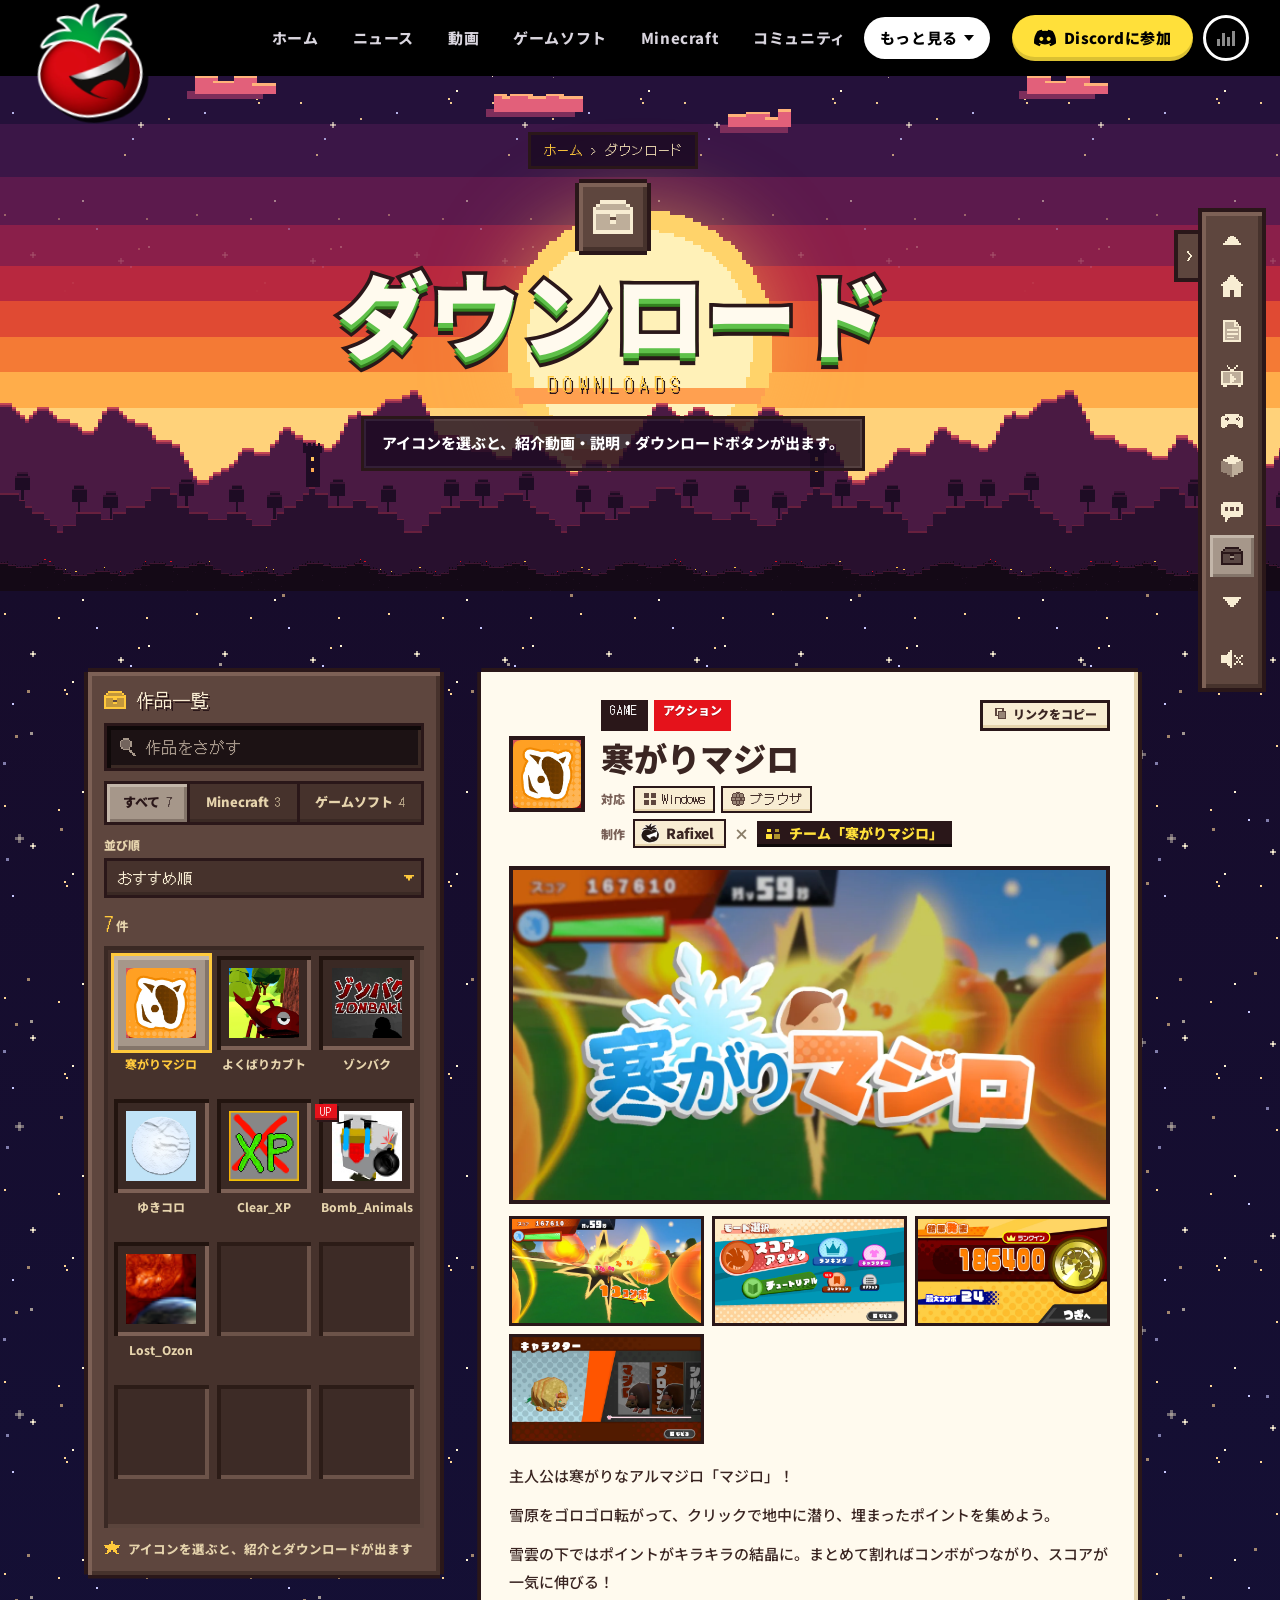
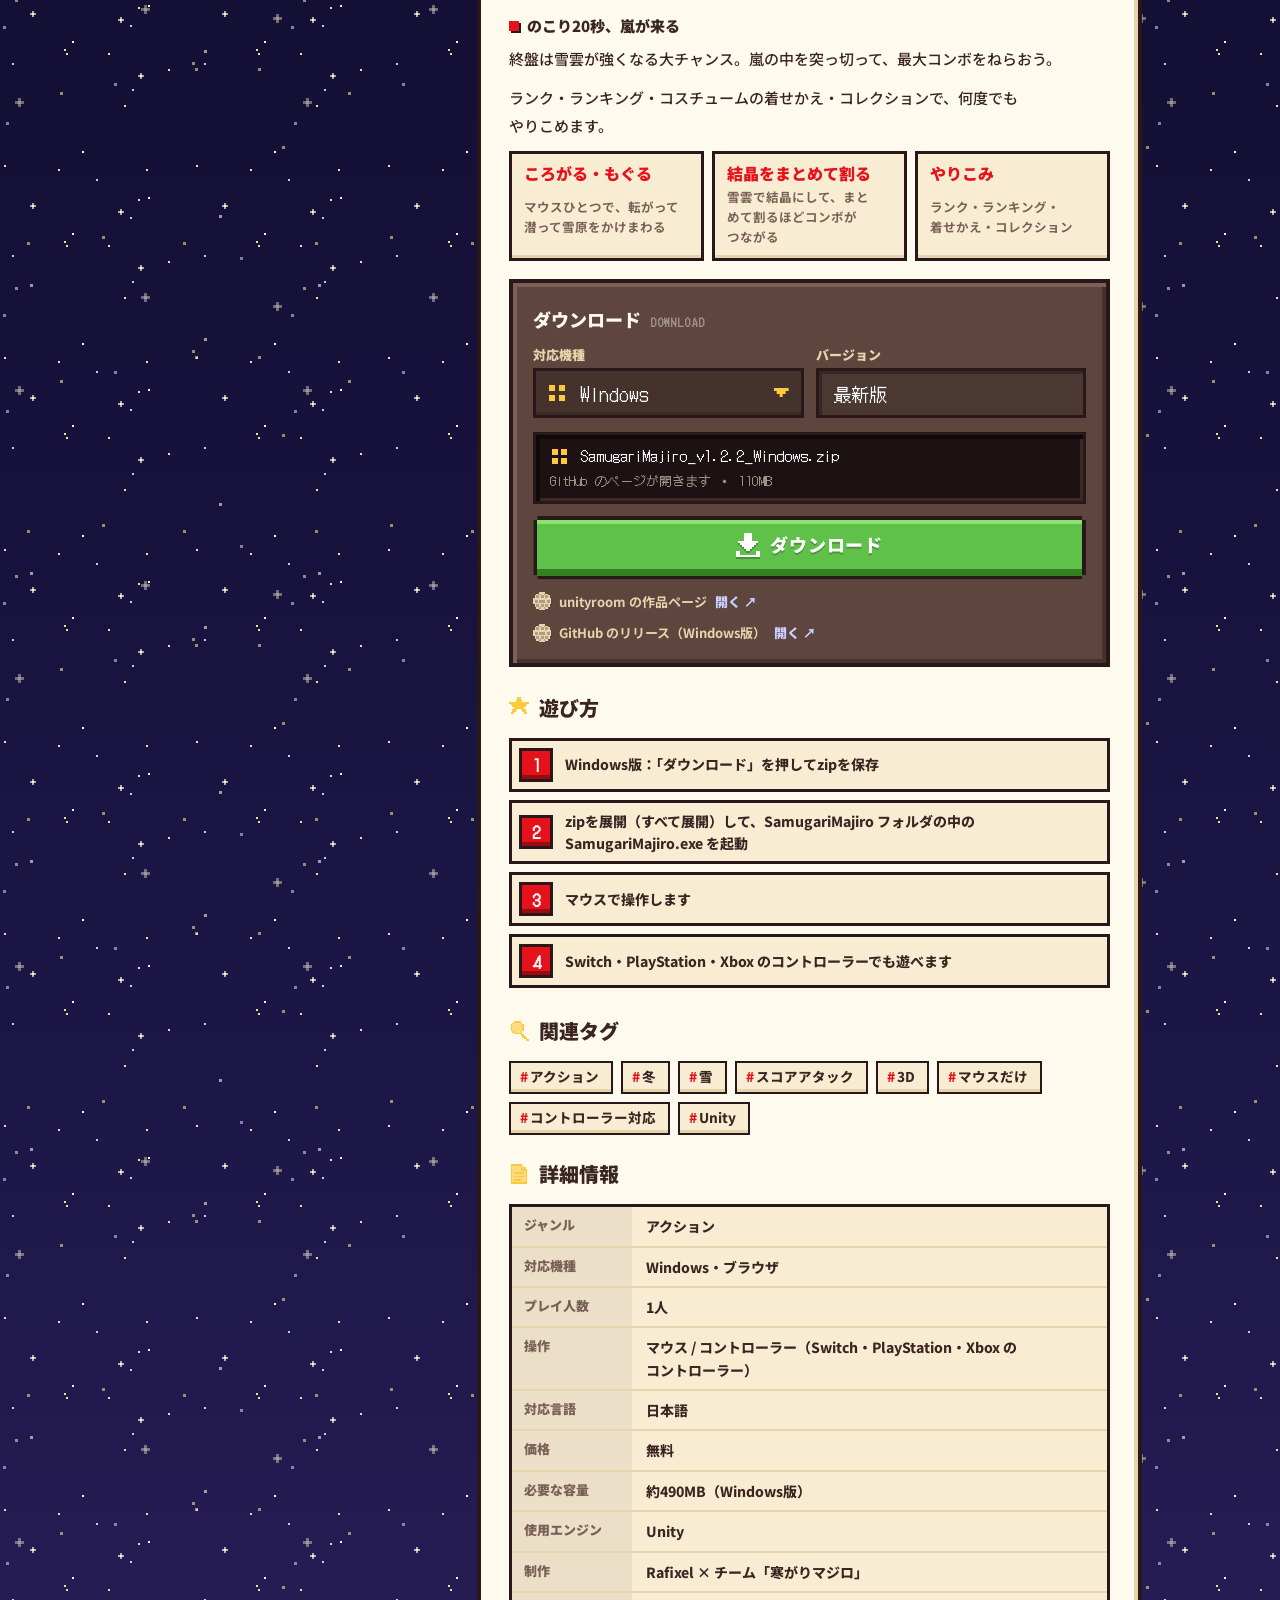
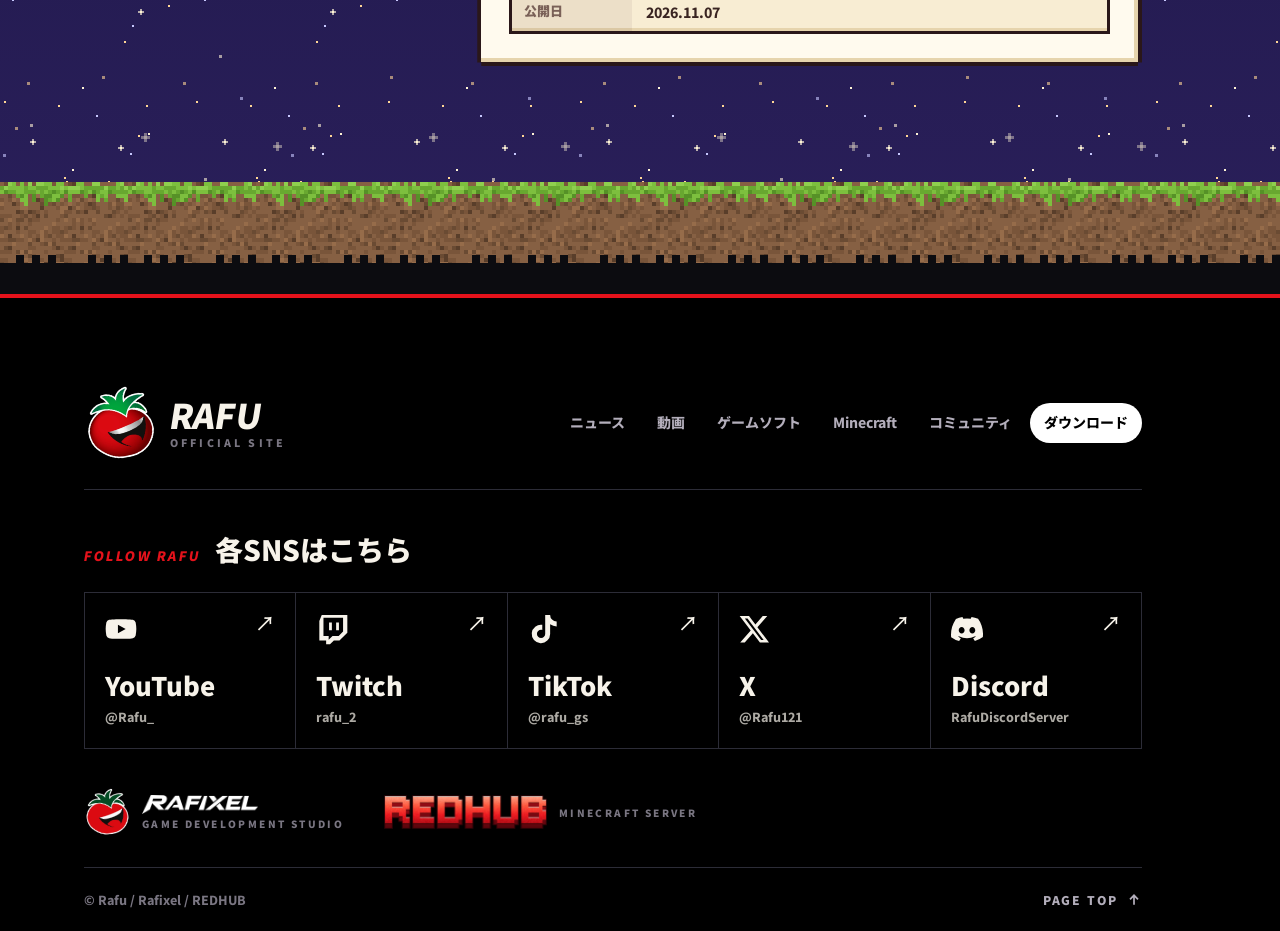
==== commit 7f40b8a0: "サイトを更新" ====
--- a/downloads.html
+++ b/downloads.html
@@ -23,7 +23,7 @@
 <link rel="preconnect" href="https://fonts.gstatic.com" crossorigin>
 <link rel="stylesheet" href="https://fonts.googleapis.com/css2?family=DotGothic16&family=Noto+Sans+JP:wght@400;500;700;800;900&display=swap">
 <!-- CSS・JSを更新したら ?v= の数字も変える（index.html と同じ数字にそろえる）。ファビコンとog.pngを作り直したときは、上の ?v= も変える -->
-<link rel="stylesheet" href="assets/css/style.css?v=20261110-2">
+<link rel="stylesheet" href="assets/css/style.css?v=20261110-3">
 <script>
   (function (d) {
     var c = d.documentElement.classList;
@@ -212,8 +212,8 @@
 <div class="mc-tip" id="mc-tip" aria-hidden="true"></div>
 <div class="toast" id="toast" role="status" aria-live="polite"></div>
 
-<script src="assets/js/content.js?v=20261110-2"></script>
-<script src="assets/js/common.js?v=20261110-2"></script>
-<script src="assets/js/downloads.js?v=20261110-2"></script>
+<script src="assets/js/content.js?v=20261110-3"></script>
+<script src="assets/js/common.js?v=20261110-3"></script>
+<script src="assets/js/downloads.js?v=20261110-3"></script>
 </body>
 </html>
--- a/assets/css/style.css
+++ b/assets/css/style.css
@@ -805,6 +805,10 @@
 .soft-dev { display: inline-flex; align-items: center; gap: 6px; margin-top: -2px; font-size: 12px; font-weight: 800; letter-spacing: .02em; color: #6b6150; }
 .soft-dev img { width: 20px; height: 20px; flex: none; transform: rotate(-6deg); }
 .soft-dev b { font-family: var(--f-logo); font-weight: var(--fw-logo); font-size: 13.5px; letter-spacing: .01em; color: var(--ink); }
+.soft-dev { flex-wrap: wrap; row-gap: 2px; }
+.soft-x { margin: 0 1px; font-weight: 900; color: #a39780; }
+.soft-team { display: inline-flex; align-items: center; gap: 4px; white-space: nowrap; color: #6b6150; }
+.soft-team .px { width: 13px; height: 13px; flex: none; }
 .soft-date { margin-bottom: 14px; font-size: 12px; font-weight: 800; color: #6b6150; letter-spacing: .04em; }
 .soft-go { align-self: stretch; margin: auto -16px 0; padding: 10px 16px 11px; display: flex; justify-content: space-between; align-items: center; gap: 10px; background: #000; color: #fff; font-size: 14px; font-weight: 900; transition: background-color .2s ease, color .2s ease; }
 .soft-go svg { width: 18px; height: 18px; flex: none; fill: none; stroke: var(--yellow); stroke-width: 2.6; transition: transform .3s var(--ease-out), stroke .2s ease; }
@@ -1460,6 +1464,10 @@
 .dt-btn.is-play { --bg: var(--tomato); --hi: #ff5a4a; --lo: #9a0a12; }
 .dt-link .px { width: 18px; height: 18px; color: var(--cream-2); }
 .dt-team-row, .dt-dev-row { margin-top: 6px; }
+.dt-makers { display: inline-flex; flex-wrap: wrap; align-items: center; gap: 6px 8px; min-width: 0; }
+.dt-x { font-weight: 900; font-size: 15px; color: #8a7d68; }
+.dt-team-btn.is-static { cursor: default; padding-right: 9px; }
+.dt-team-btn.is-static:hover { background: var(--wood-line); }
 .dt-dev { display: inline-flex; align-items: center; gap: 6px; padding: 2px 10px 3px 5px; background: var(--cream); color: var(--cream-ink); border: 2px solid var(--wood-line); box-shadow: inset 0 -2px 0 var(--cream-2); font-family: var(--f-logo); font-weight: var(--fw-logo); font-size: 14px; line-height: 1.4; }
 .dt-dev img { width: 20px; height: 20px; flex: none; transform: rotate(-6deg); }
 .dt-team-btn { display: inline-flex; align-items: center; gap: 8px; max-width: 100%; padding: 3px 5px 4px 9px; cursor: pointer; background: var(--wood-line); color: var(--yellow); border: 0; box-shadow: inset 0 -3px 0 #0f0909; font-family: var(--f-body); font-size: 14px; font-weight: 900; line-height: 1.4; text-align: left; transition: background-color .15s ease; }
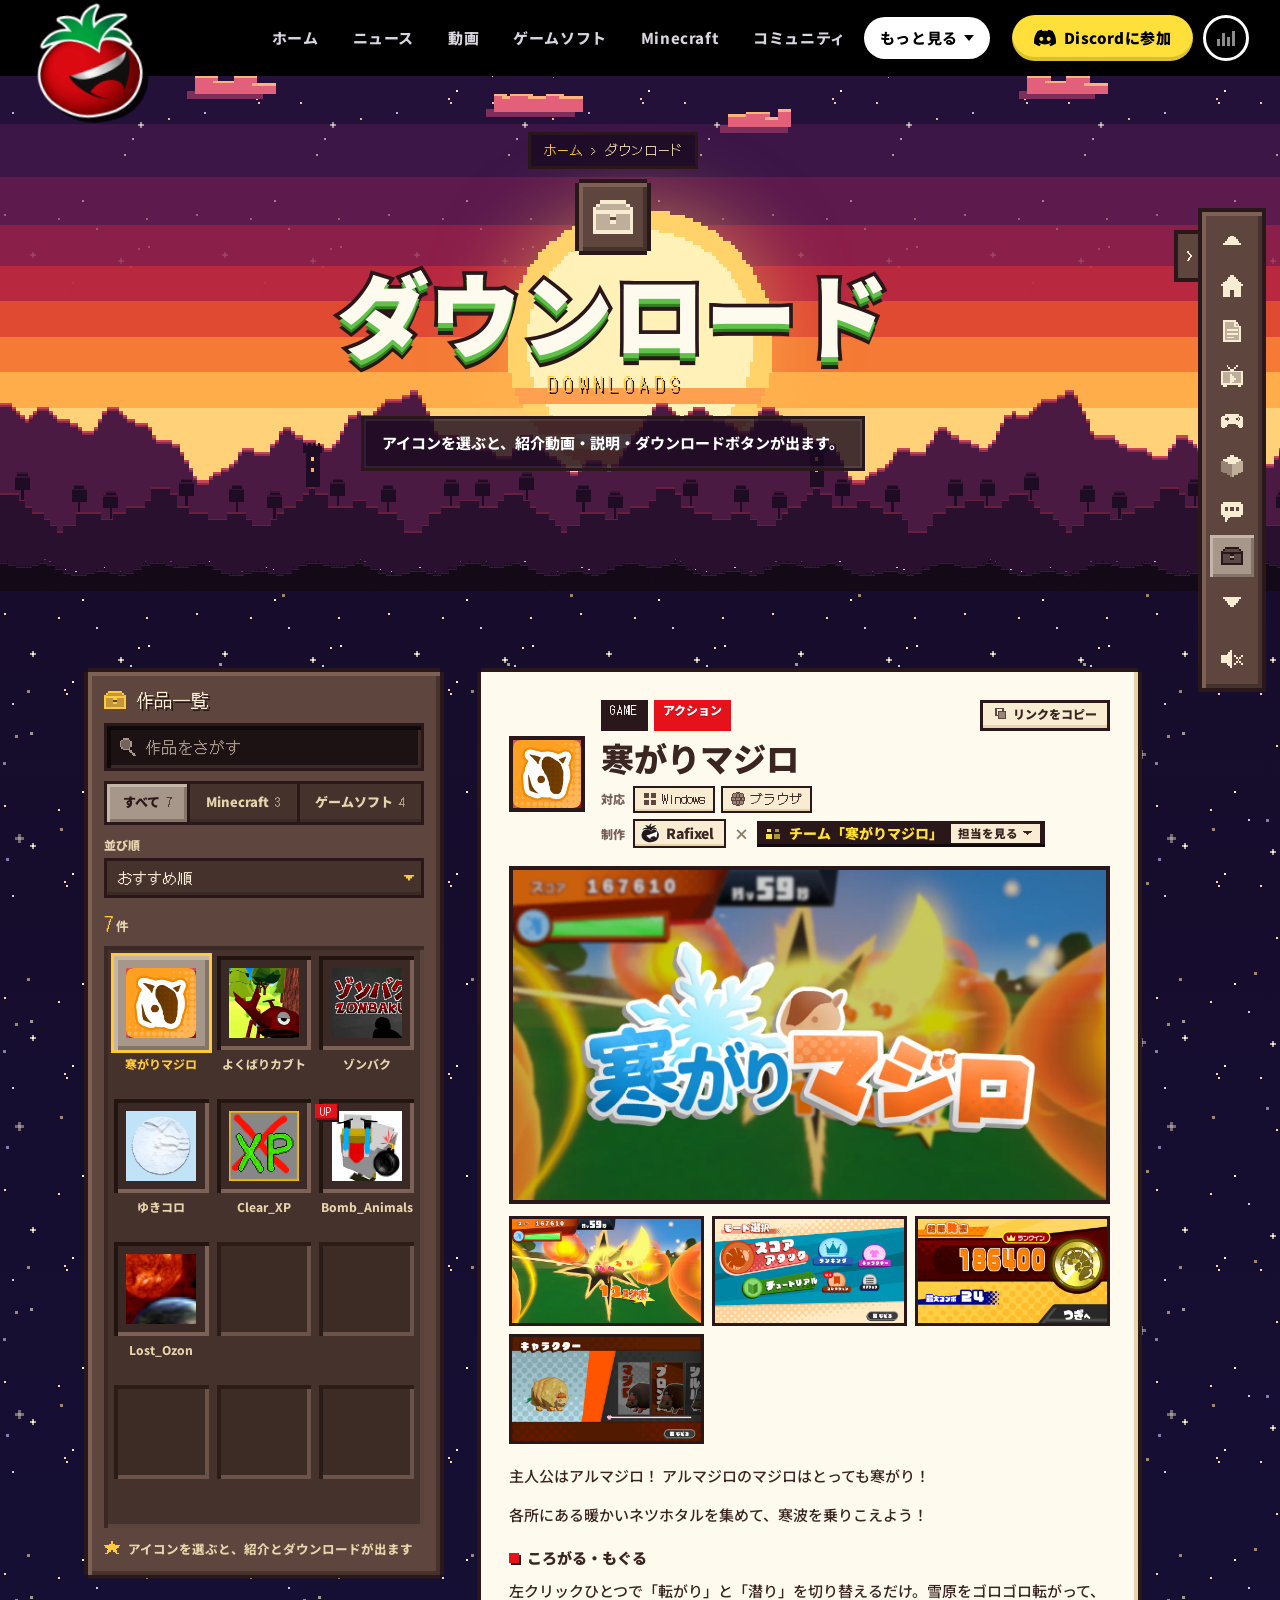
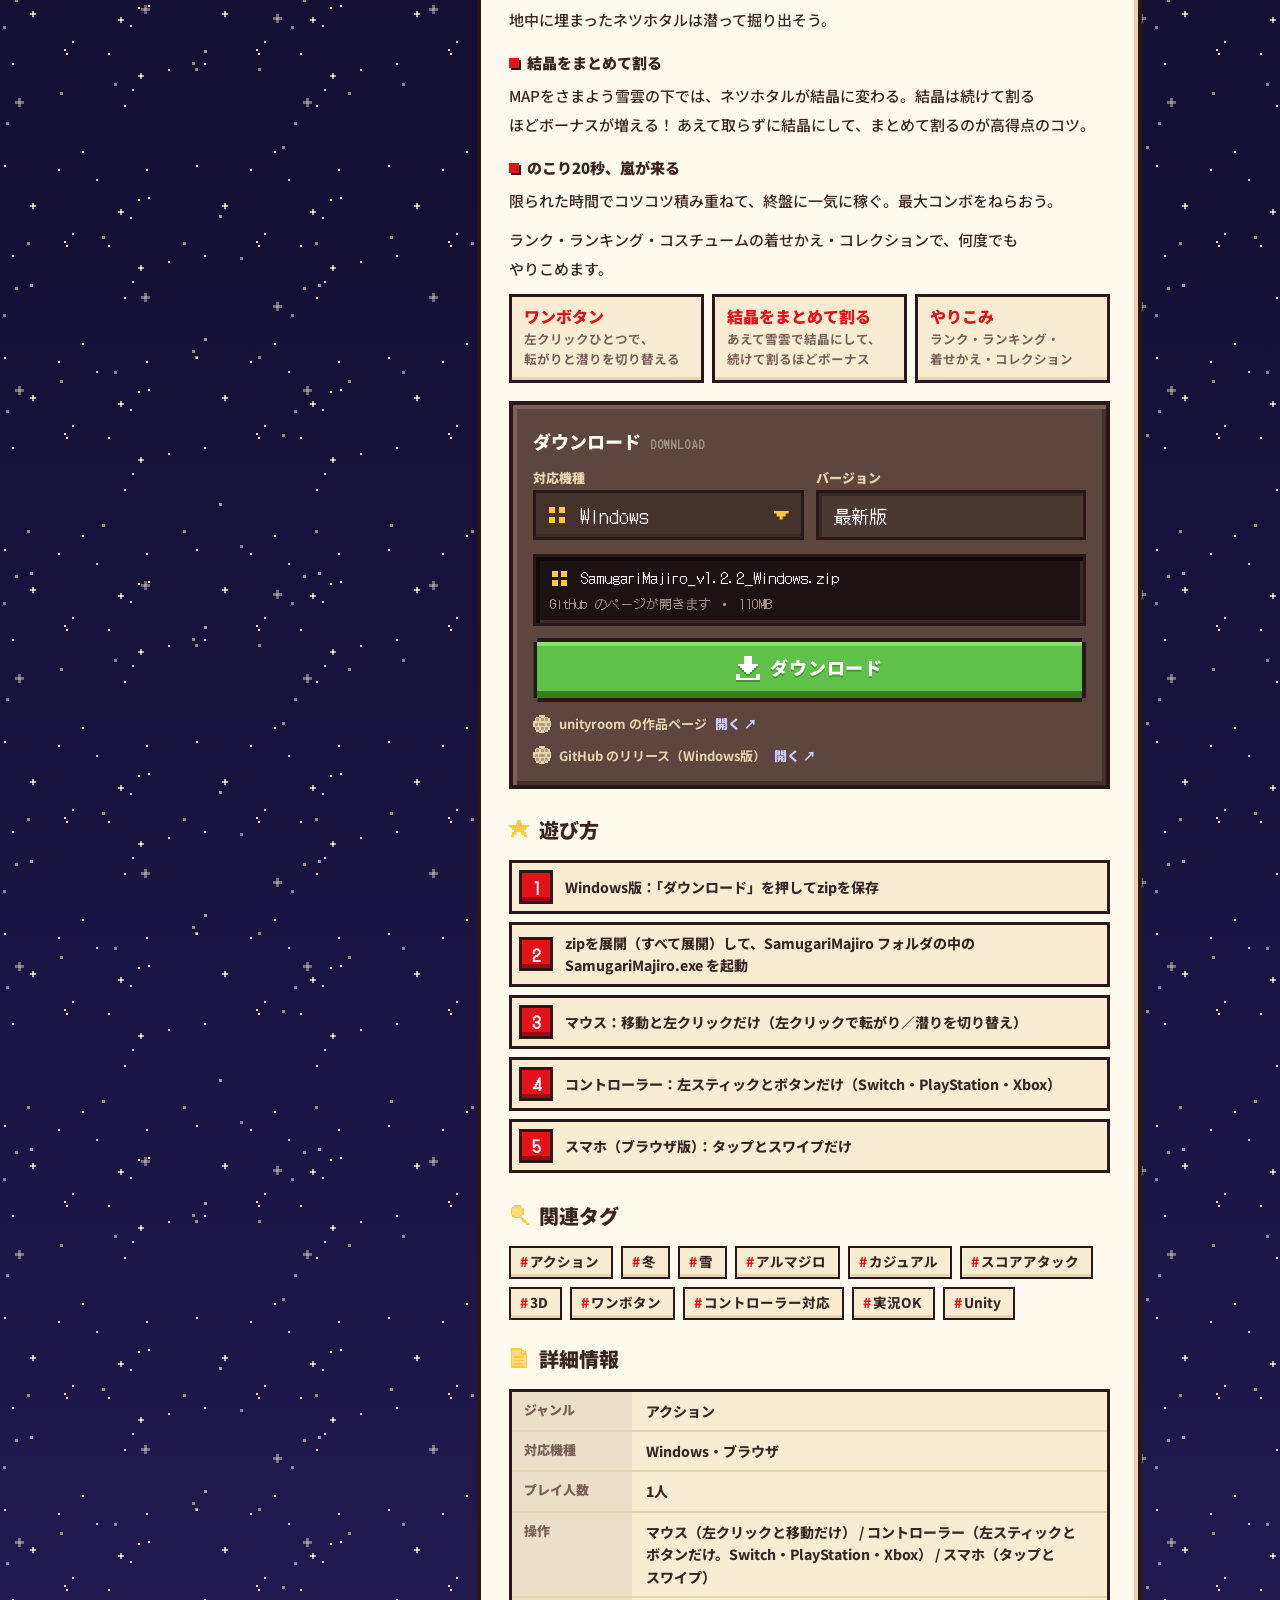
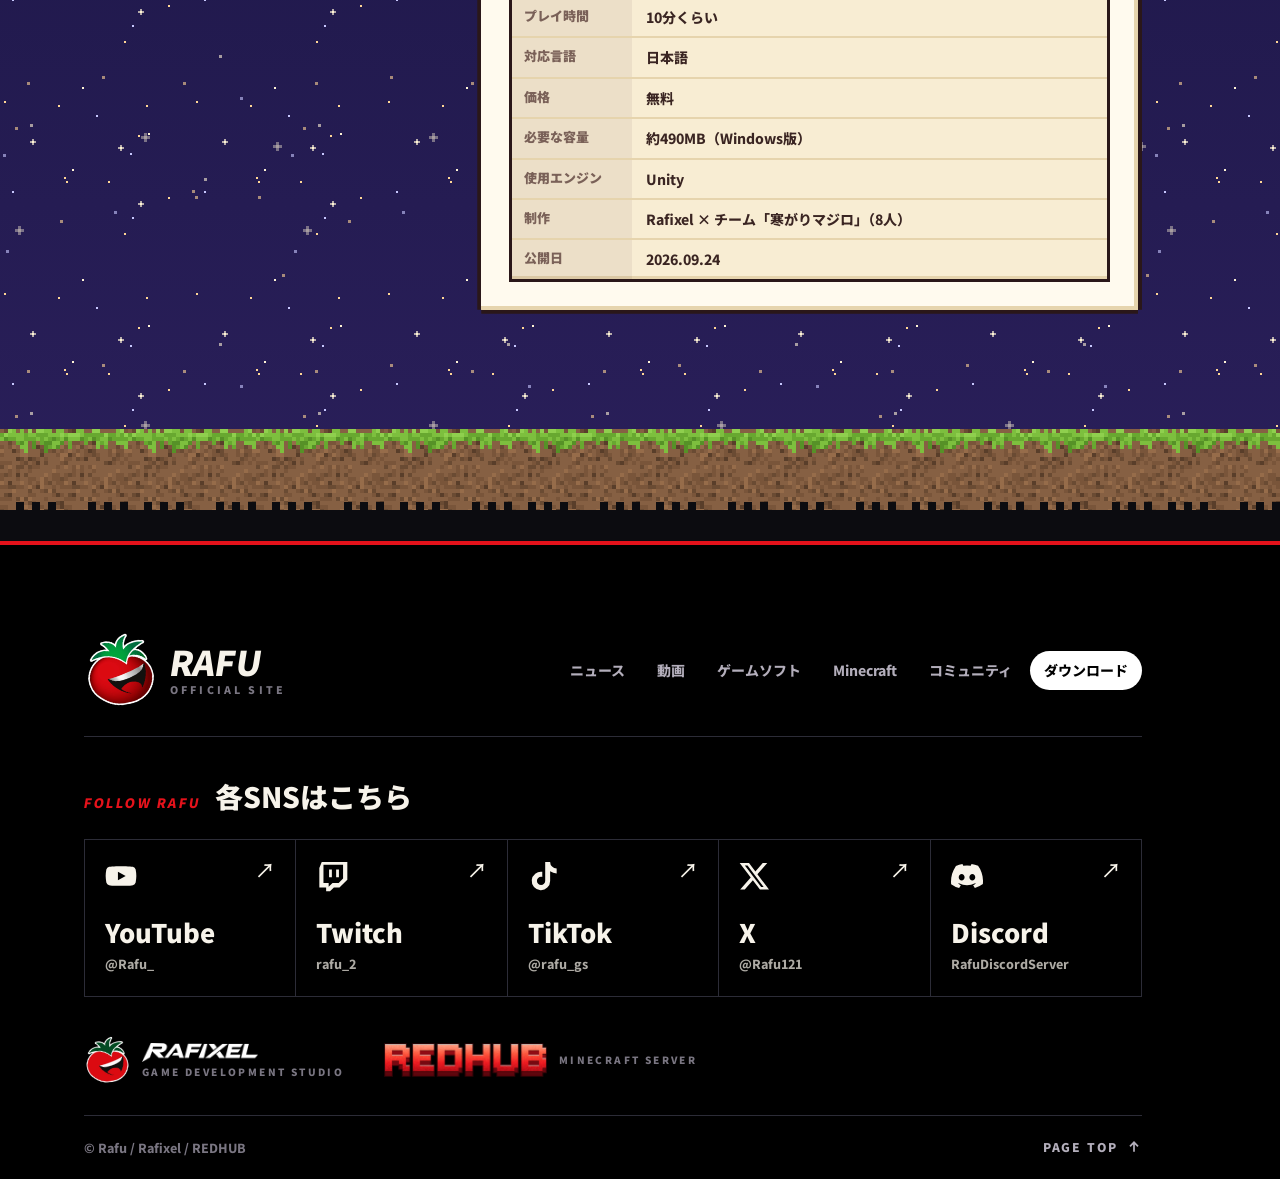
==== commit 937deeb7: "サイトを更新" ====
--- a/downloads.html
+++ b/downloads.html
@@ -23,7 +23,7 @@
 <link rel="preconnect" href="https://fonts.gstatic.com" crossorigin>
 <link rel="stylesheet" href="https://fonts.googleapis.com/css2?family=DotGothic16&family=Noto+Sans+JP:wght@400;500;700;800;900&display=swap">
 <!-- CSS・JSを更新したら ?v= の数字も変える（index.html と同じ数字にそろえる）。ファビコンとog.pngを作り直したときは、上の ?v= も変える -->
-<link rel="stylesheet" href="assets/css/style.css?v=20261110-3">
+<link rel="stylesheet" href="assets/css/style.css?v=20261110-4">
 <script>
   (function (d) {
     var c = d.documentElement.classList;
@@ -212,8 +212,8 @@
 <div class="mc-tip" id="mc-tip" aria-hidden="true"></div>
 <div class="toast" id="toast" role="status" aria-live="polite"></div>
 
-<script src="assets/js/content.js?v=20261110-3"></script>
-<script src="assets/js/common.js?v=20261110-3"></script>
-<script src="assets/js/downloads.js?v=20261110-3"></script>
+<script src="assets/js/content.js?v=20261110-4"></script>
+<script src="assets/js/common.js?v=20261110-4"></script>
+<script src="assets/js/downloads.js?v=20261110-4"></script>
 </body>
 </html>
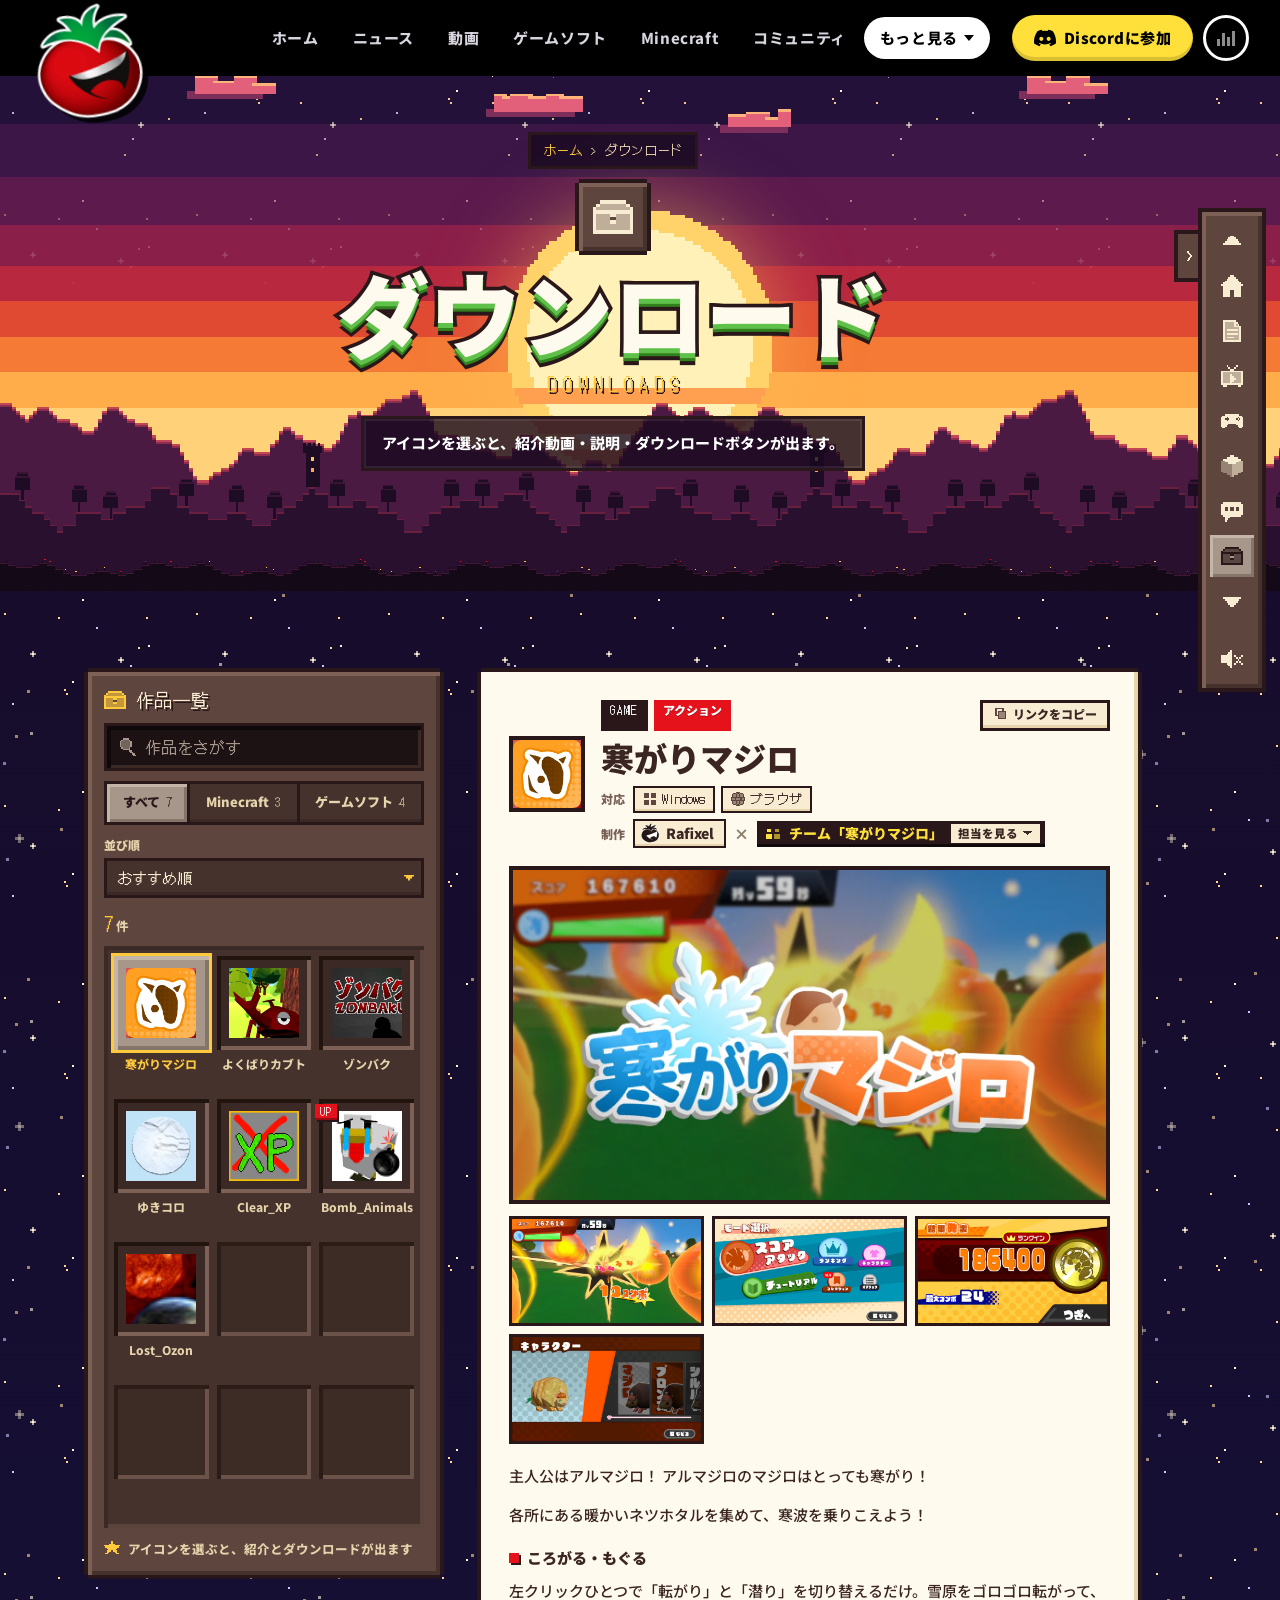
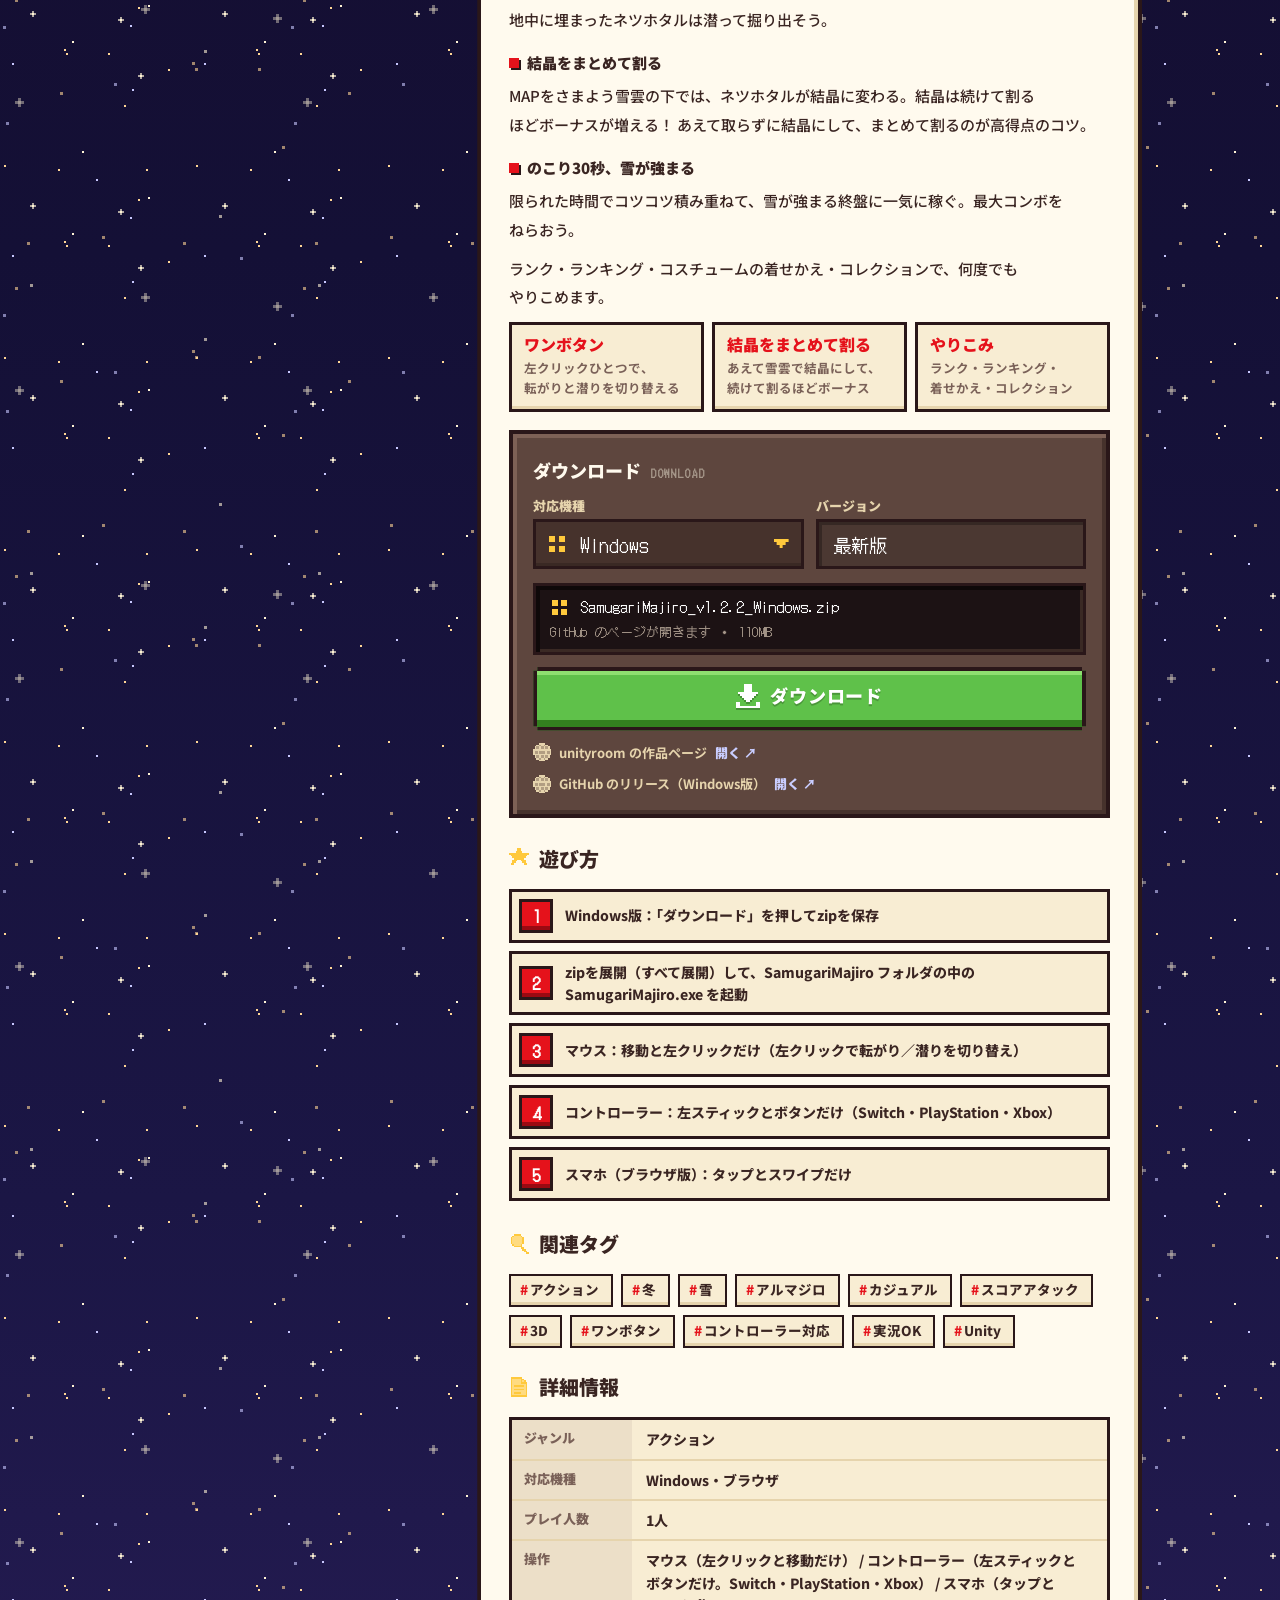
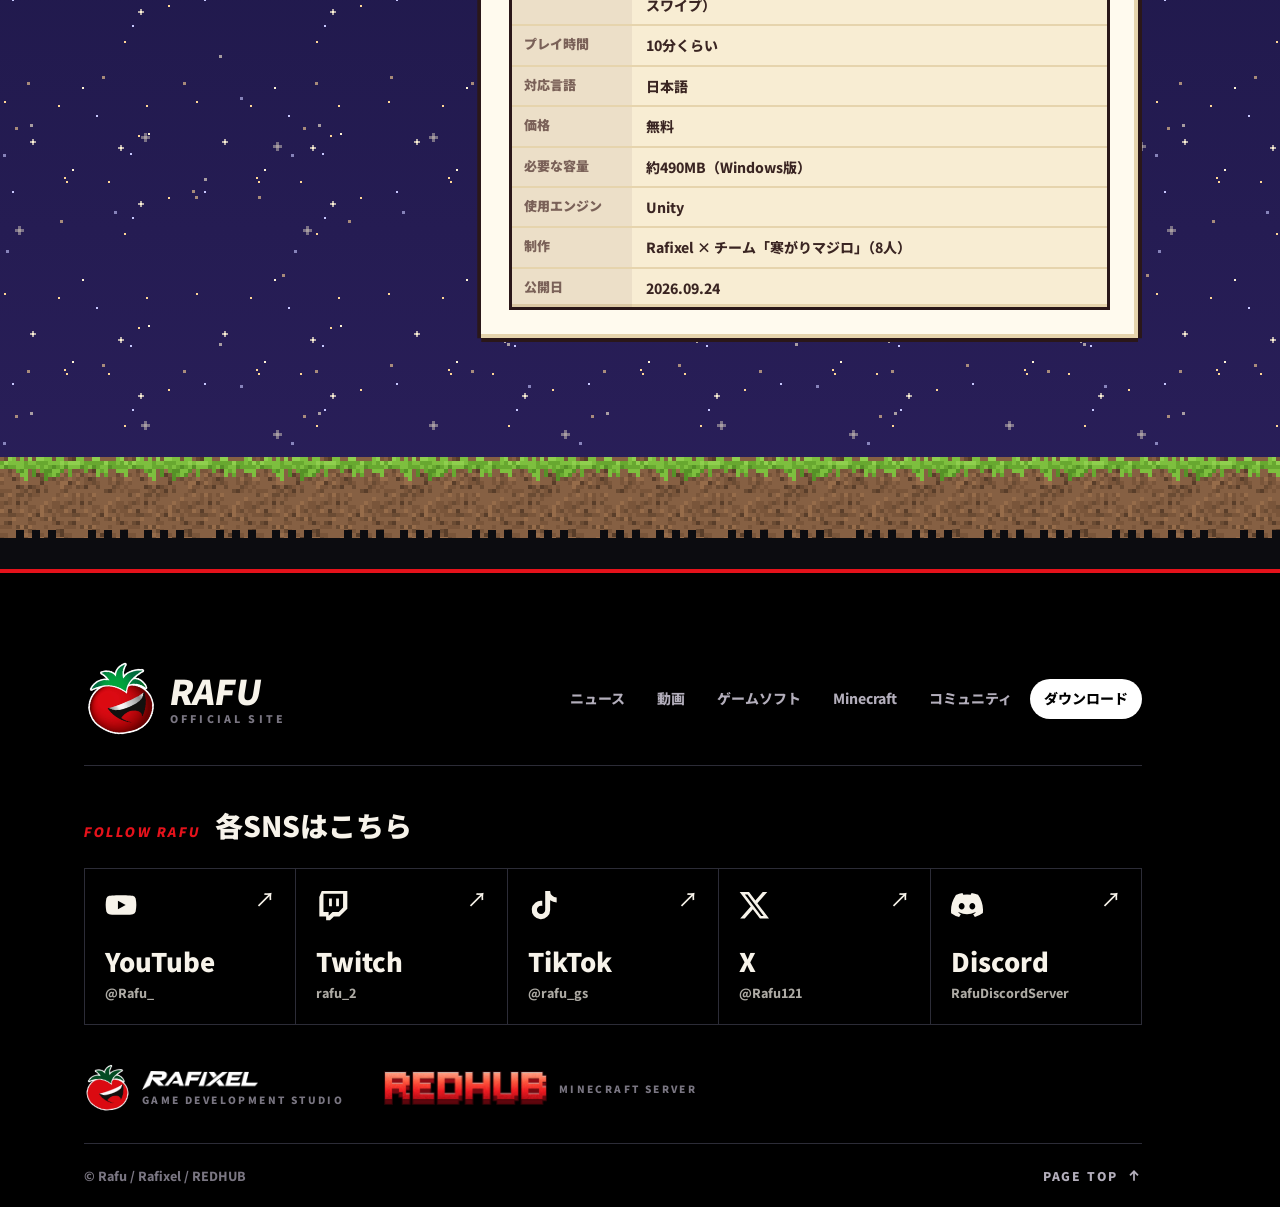
==== commit ced02eee: "サイトを更新" ====
--- a/downloads.html
+++ b/downloads.html
@@ -23,7 +23,7 @@
 <link rel="preconnect" href="https://fonts.gstatic.com" crossorigin>
 <link rel="stylesheet" href="https://fonts.googleapis.com/css2?family=DotGothic16&family=Noto+Sans+JP:wght@400;500;700;800;900&display=swap">
 <!-- CSS・JSを更新したら ?v= の数字も変える（index.html と同じ数字にそろえる）。ファビコンとog.pngを作り直したときは、上の ?v= も変える -->
-<link rel="stylesheet" href="assets/css/style.css?v=20261110-4">
+<link rel="stylesheet" href="assets/css/style.css?v=20261110-5">
 <script>
   (function (d) {
     var c = d.documentElement.classList;
@@ -212,8 +212,8 @@
 <div class="mc-tip" id="mc-tip" aria-hidden="true"></div>
 <div class="toast" id="toast" role="status" aria-live="polite"></div>
 
-<script src="assets/js/content.js?v=20261110-4"></script>
-<script src="assets/js/common.js?v=20261110-4"></script>
-<script src="assets/js/downloads.js?v=20261110-4"></script>
+<script src="assets/js/content.js?v=20261110-5"></script>
+<script src="assets/js/common.js?v=20261110-5"></script>
+<script src="assets/js/downloads.js?v=20261110-5"></script>
 </body>
 </html>
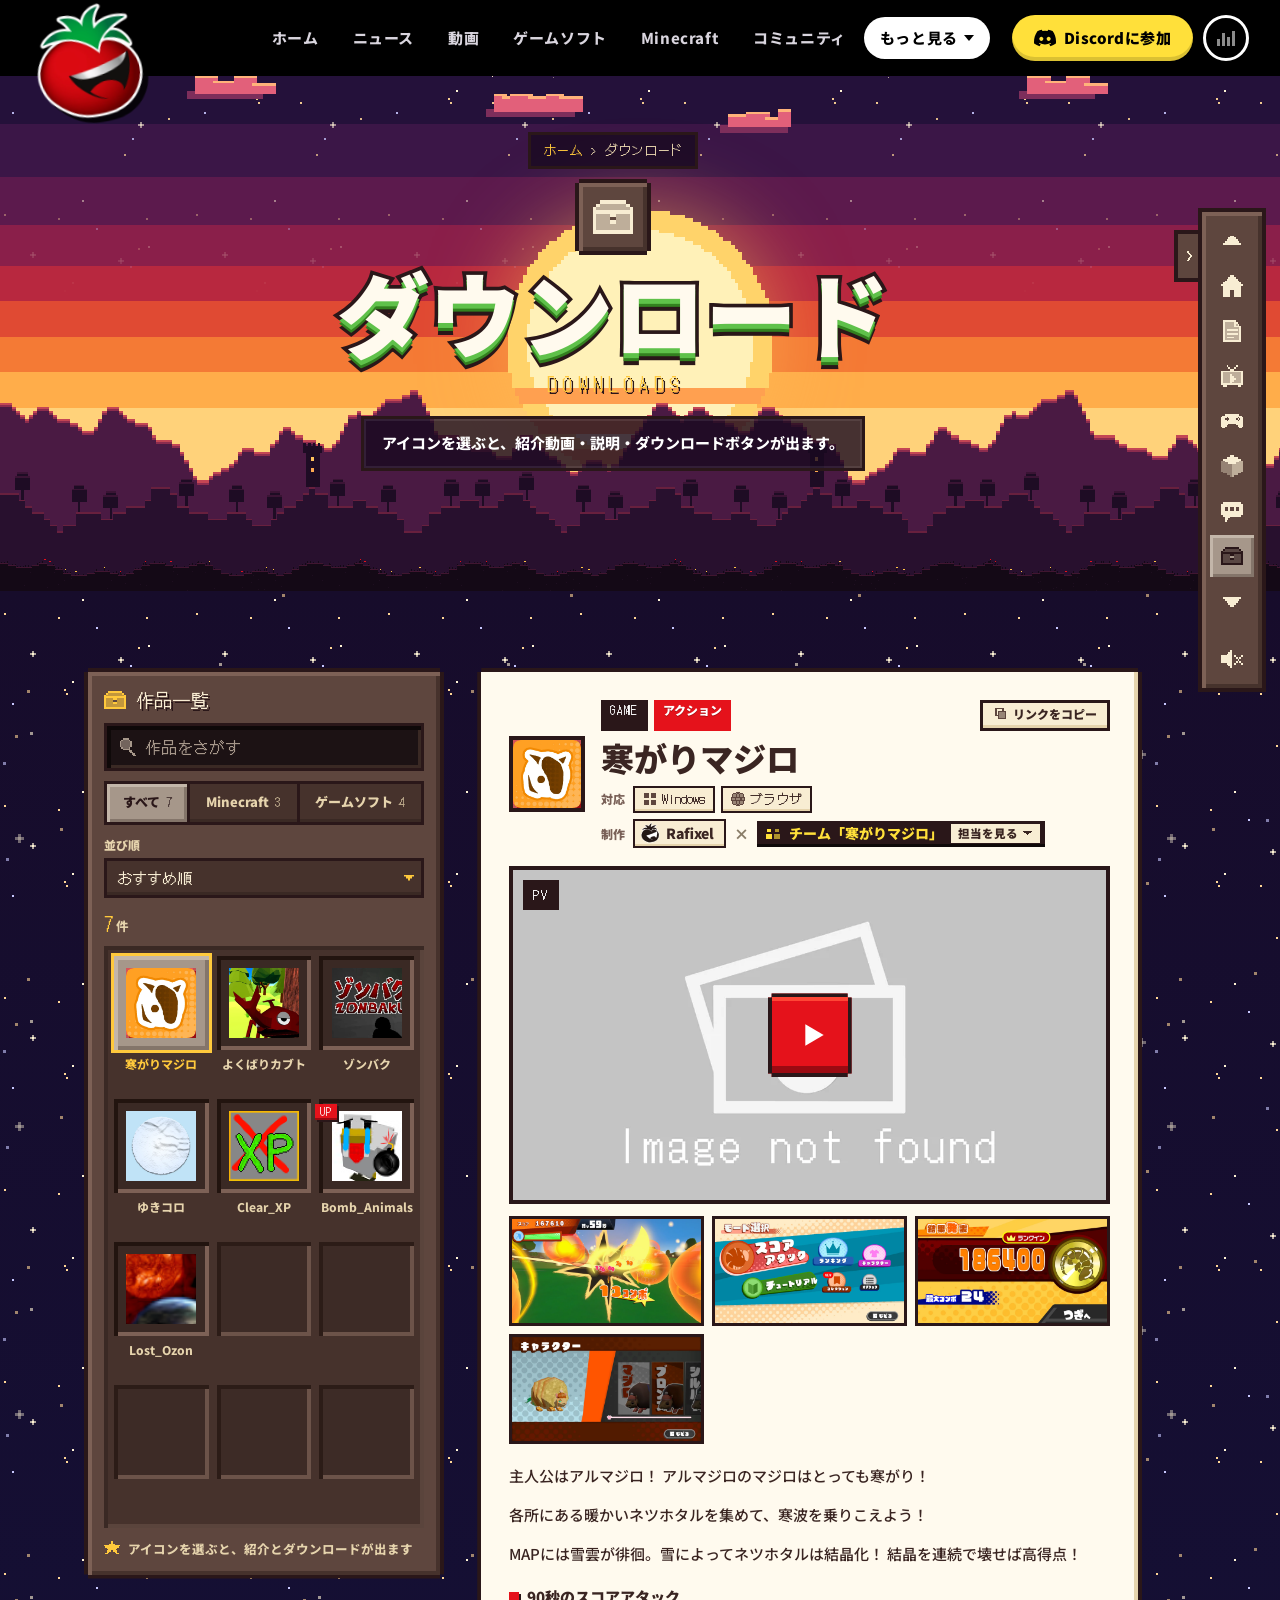
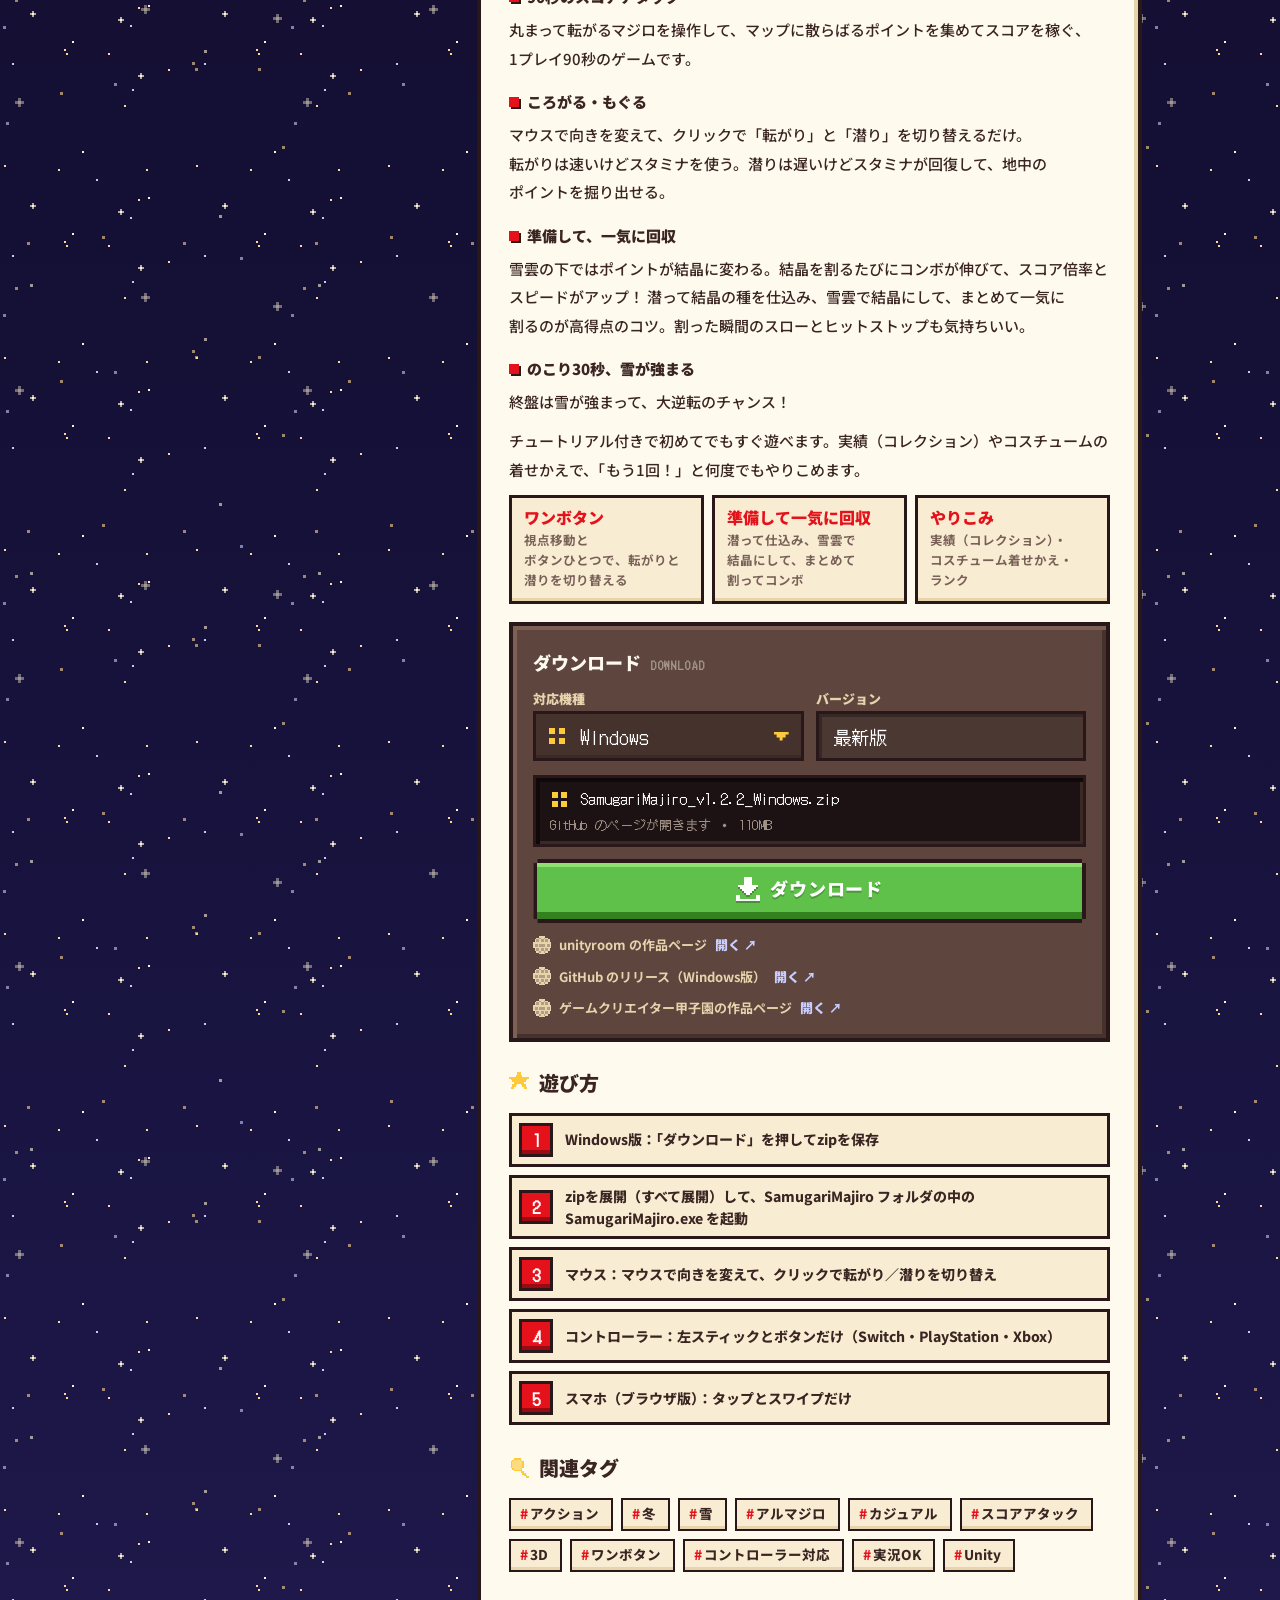
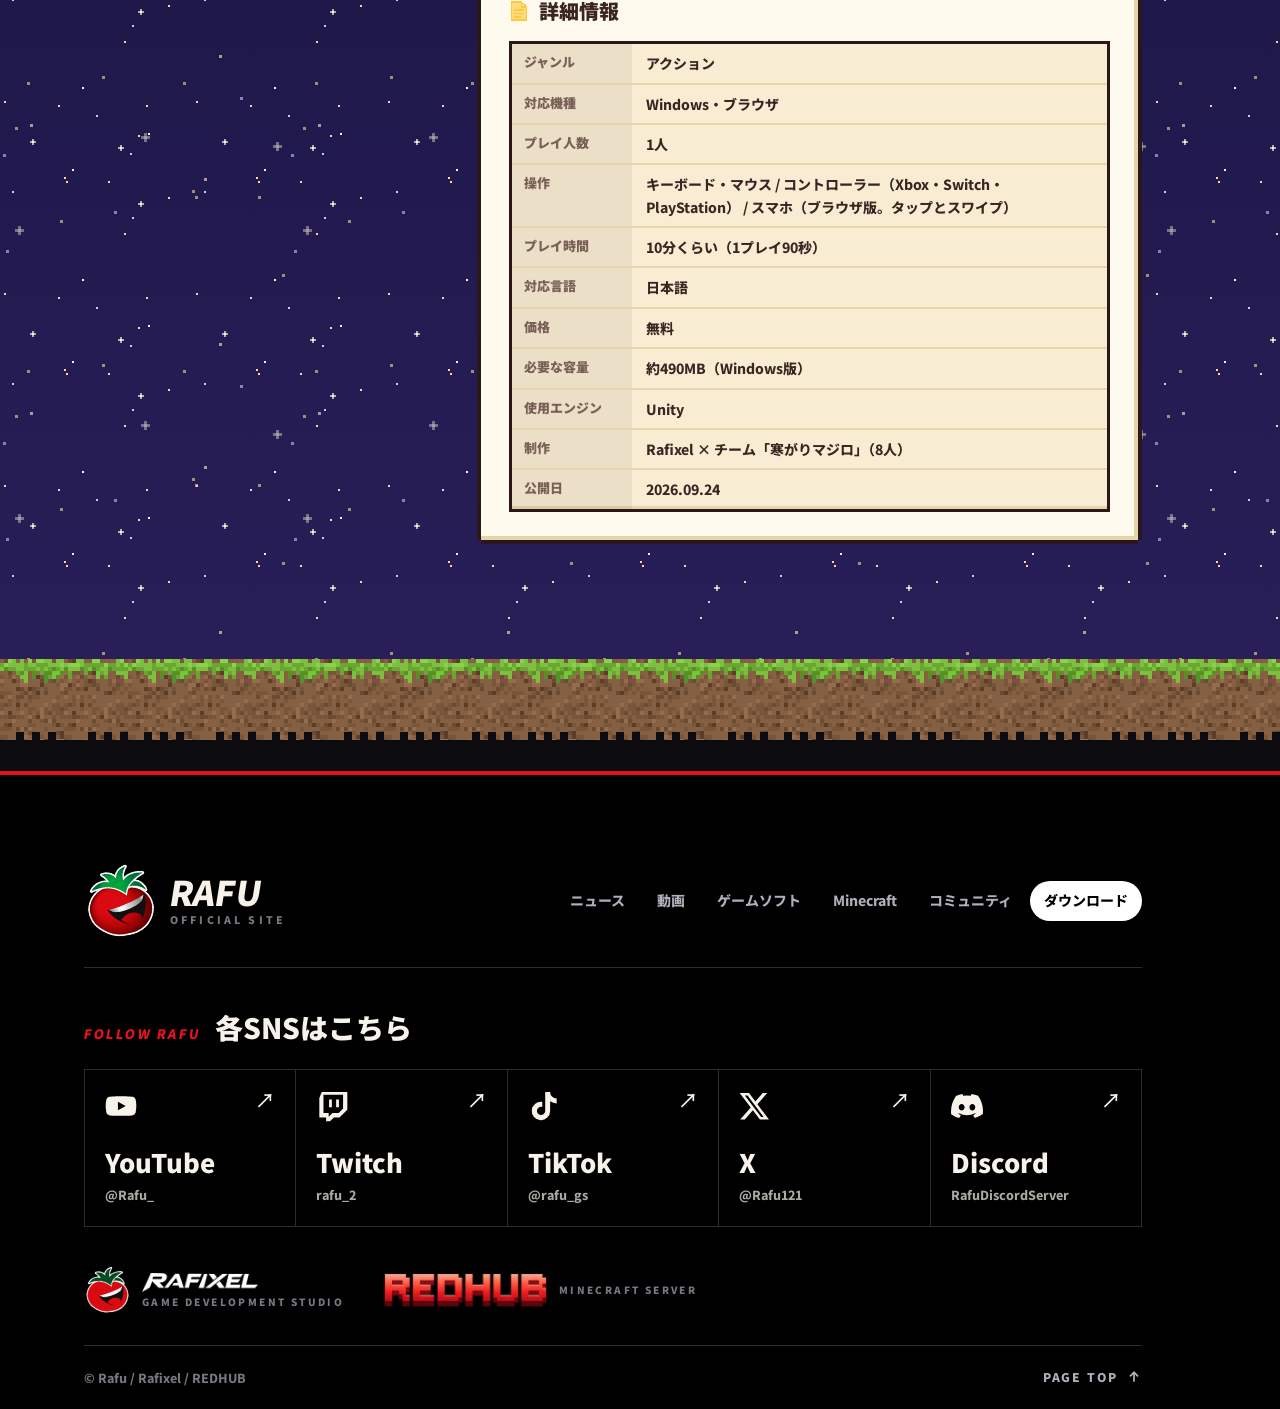
==== commit 6a1dca14: "サイトを更新" ====
--- a/downloads.html
+++ b/downloads.html
@@ -23,7 +23,7 @@
 <link rel="preconnect" href="https://fonts.gstatic.com" crossorigin>
 <link rel="stylesheet" href="https://fonts.googleapis.com/css2?family=DotGothic16&family=Noto+Sans+JP:wght@400;500;700;800;900&display=swap">
 <!-- CSS・JSを更新したら ?v= の数字も変える（index.html と同じ数字にそろえる）。ファビコンとog.pngを作り直したときは、上の ?v= も変える -->
-<link rel="stylesheet" href="assets/css/style.css?v=20261110-5">
+<link rel="stylesheet" href="assets/css/style.css?v=20261110-6">
 <script>
   (function (d) {
     var c = d.documentElement.classList;
@@ -212,8 +212,8 @@
 <div class="mc-tip" id="mc-tip" aria-hidden="true"></div>
 <div class="toast" id="toast" role="status" aria-live="polite"></div>
 
-<script src="assets/js/content.js?v=20261110-5"></script>
-<script src="assets/js/common.js?v=20261110-5"></script>
-<script src="assets/js/downloads.js?v=20261110-5"></script>
+<script src="assets/js/content.js?v=20261110-6"></script>
+<script src="assets/js/common.js?v=20261110-6"></script>
+<script src="assets/js/downloads.js?v=20261110-6"></script>
 </body>
 </html>
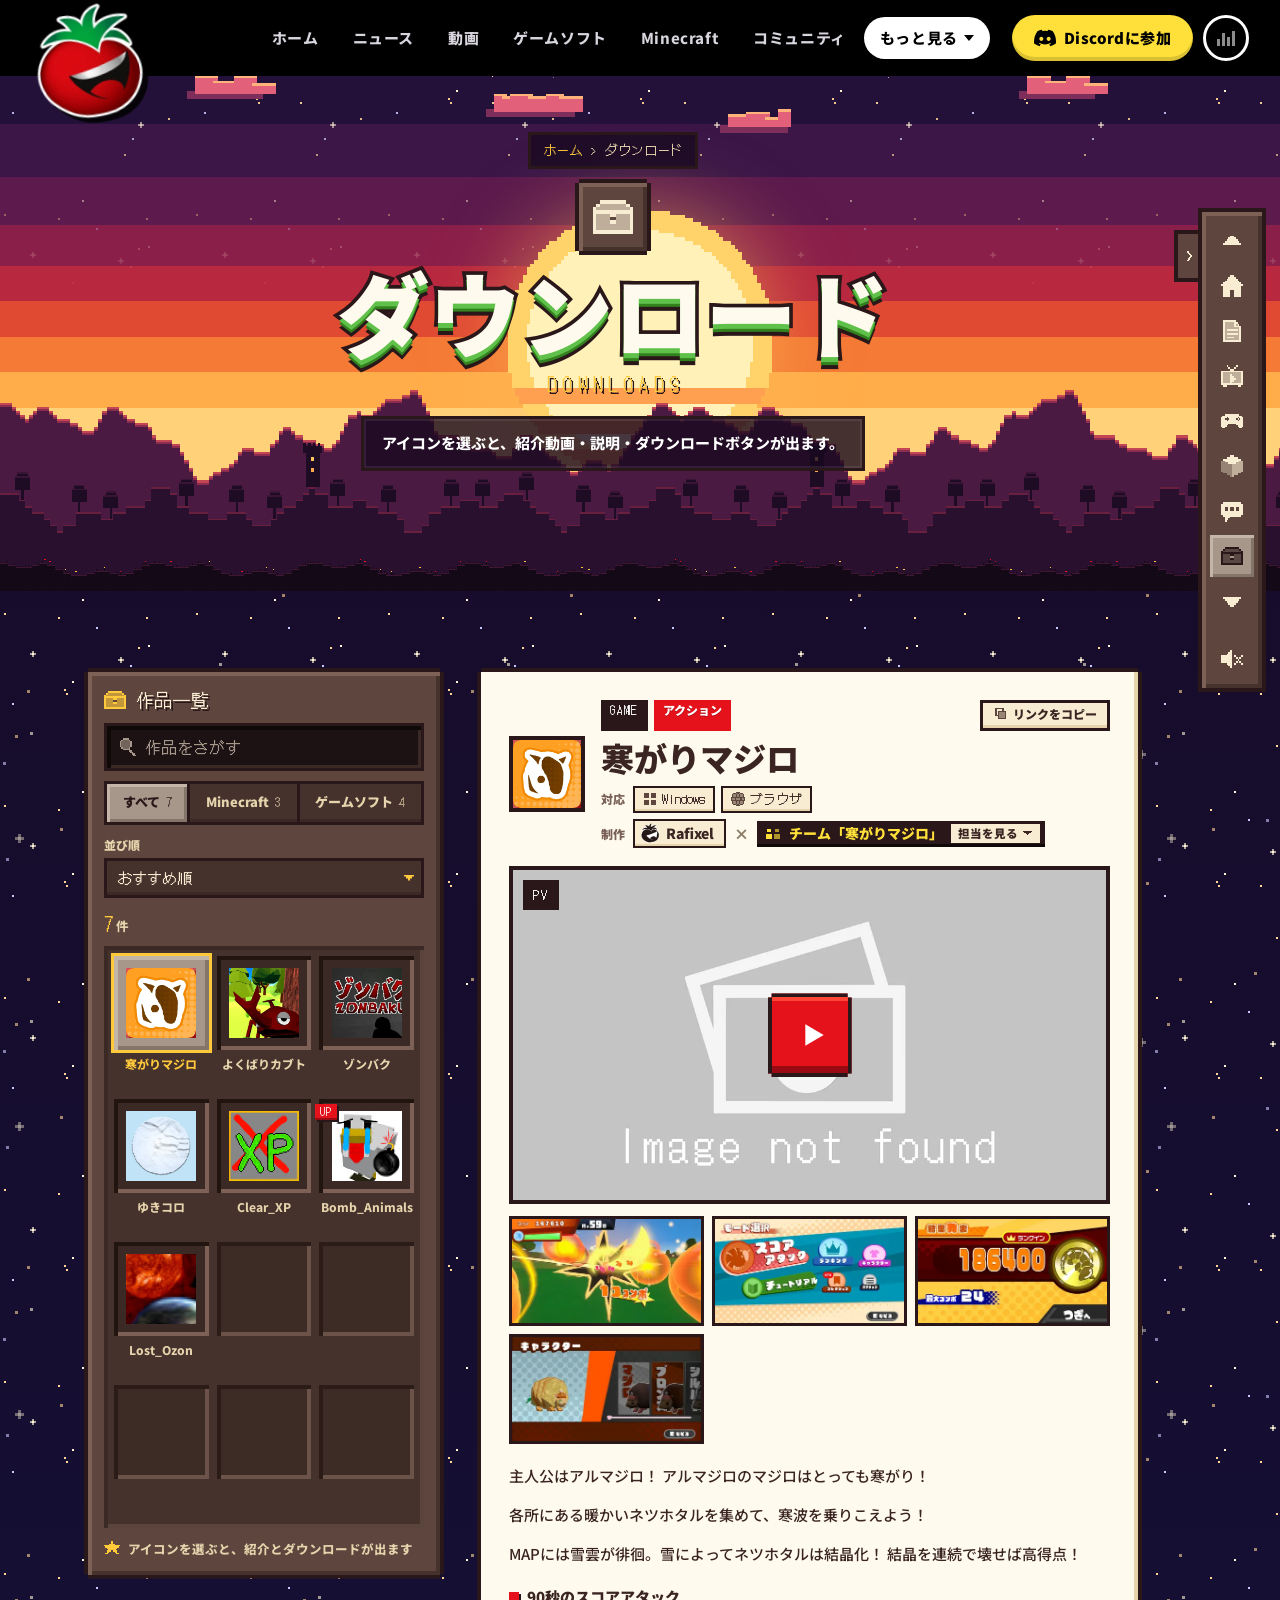
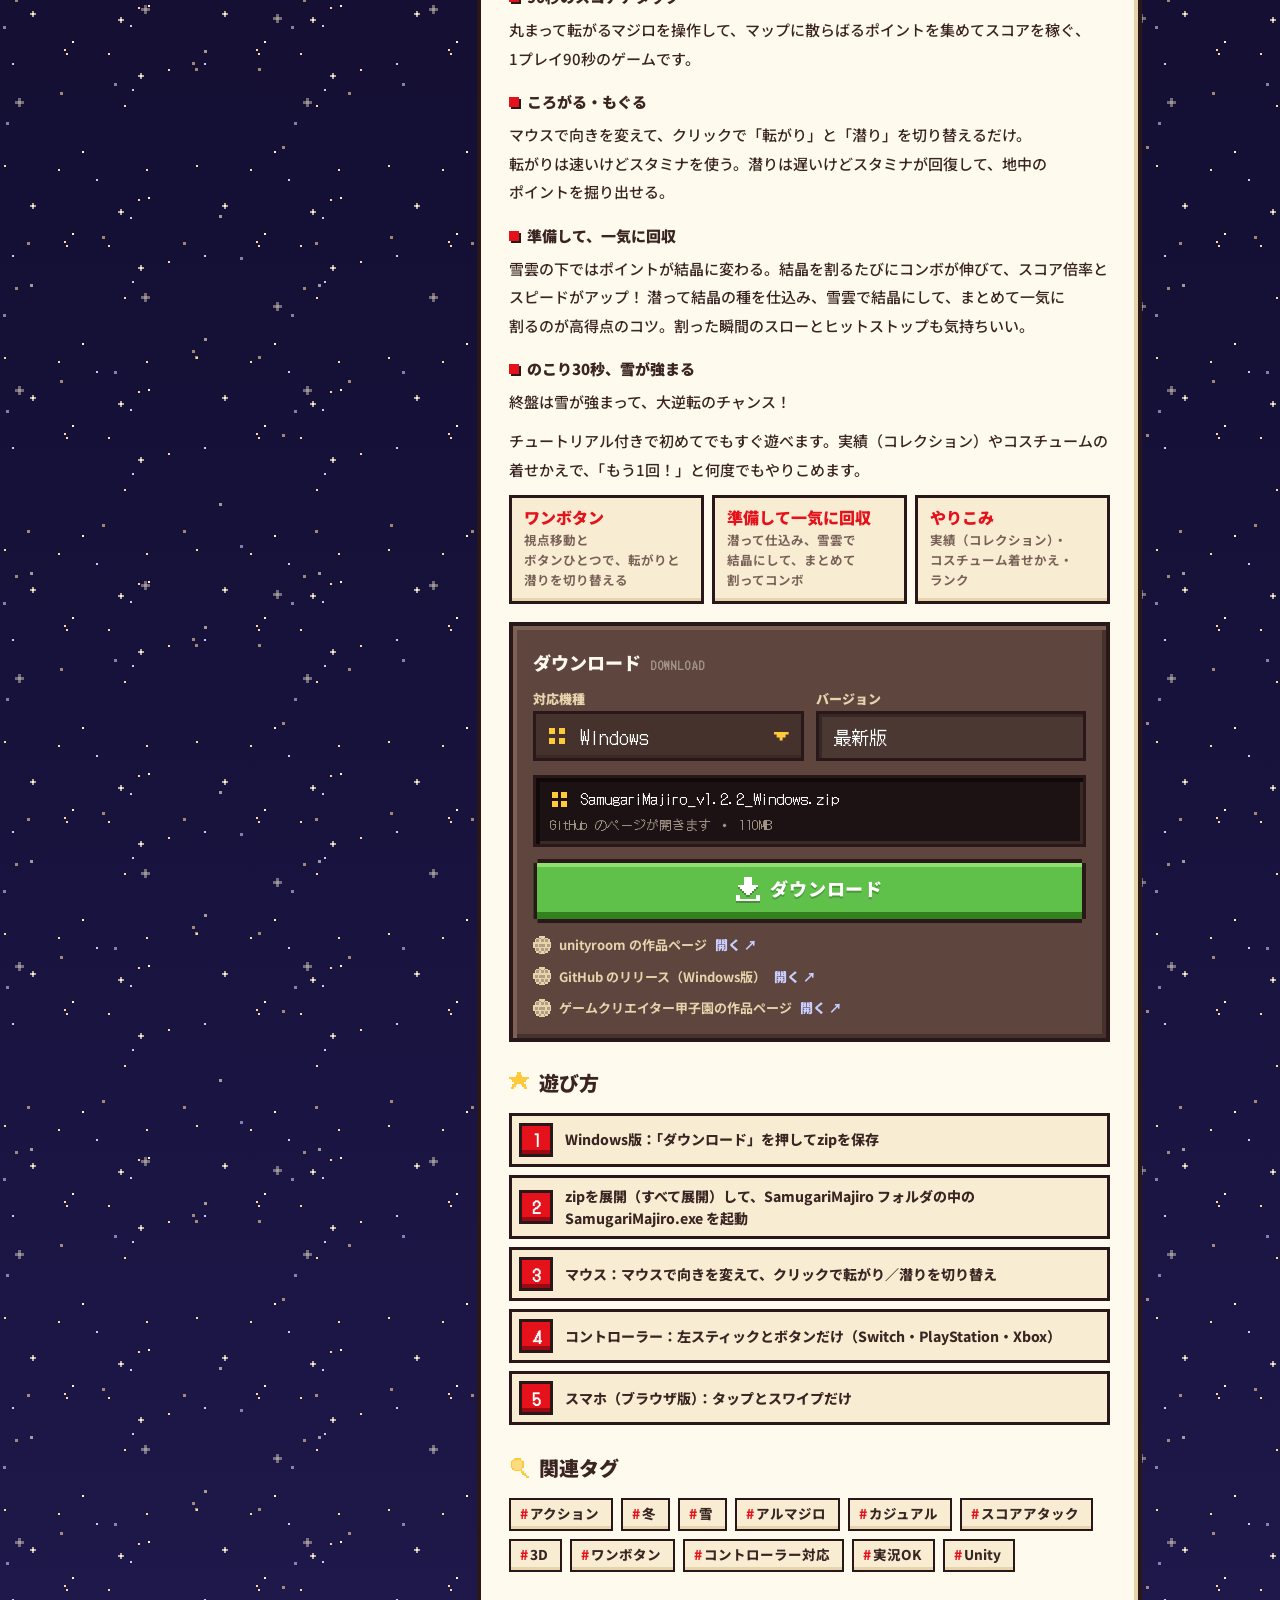
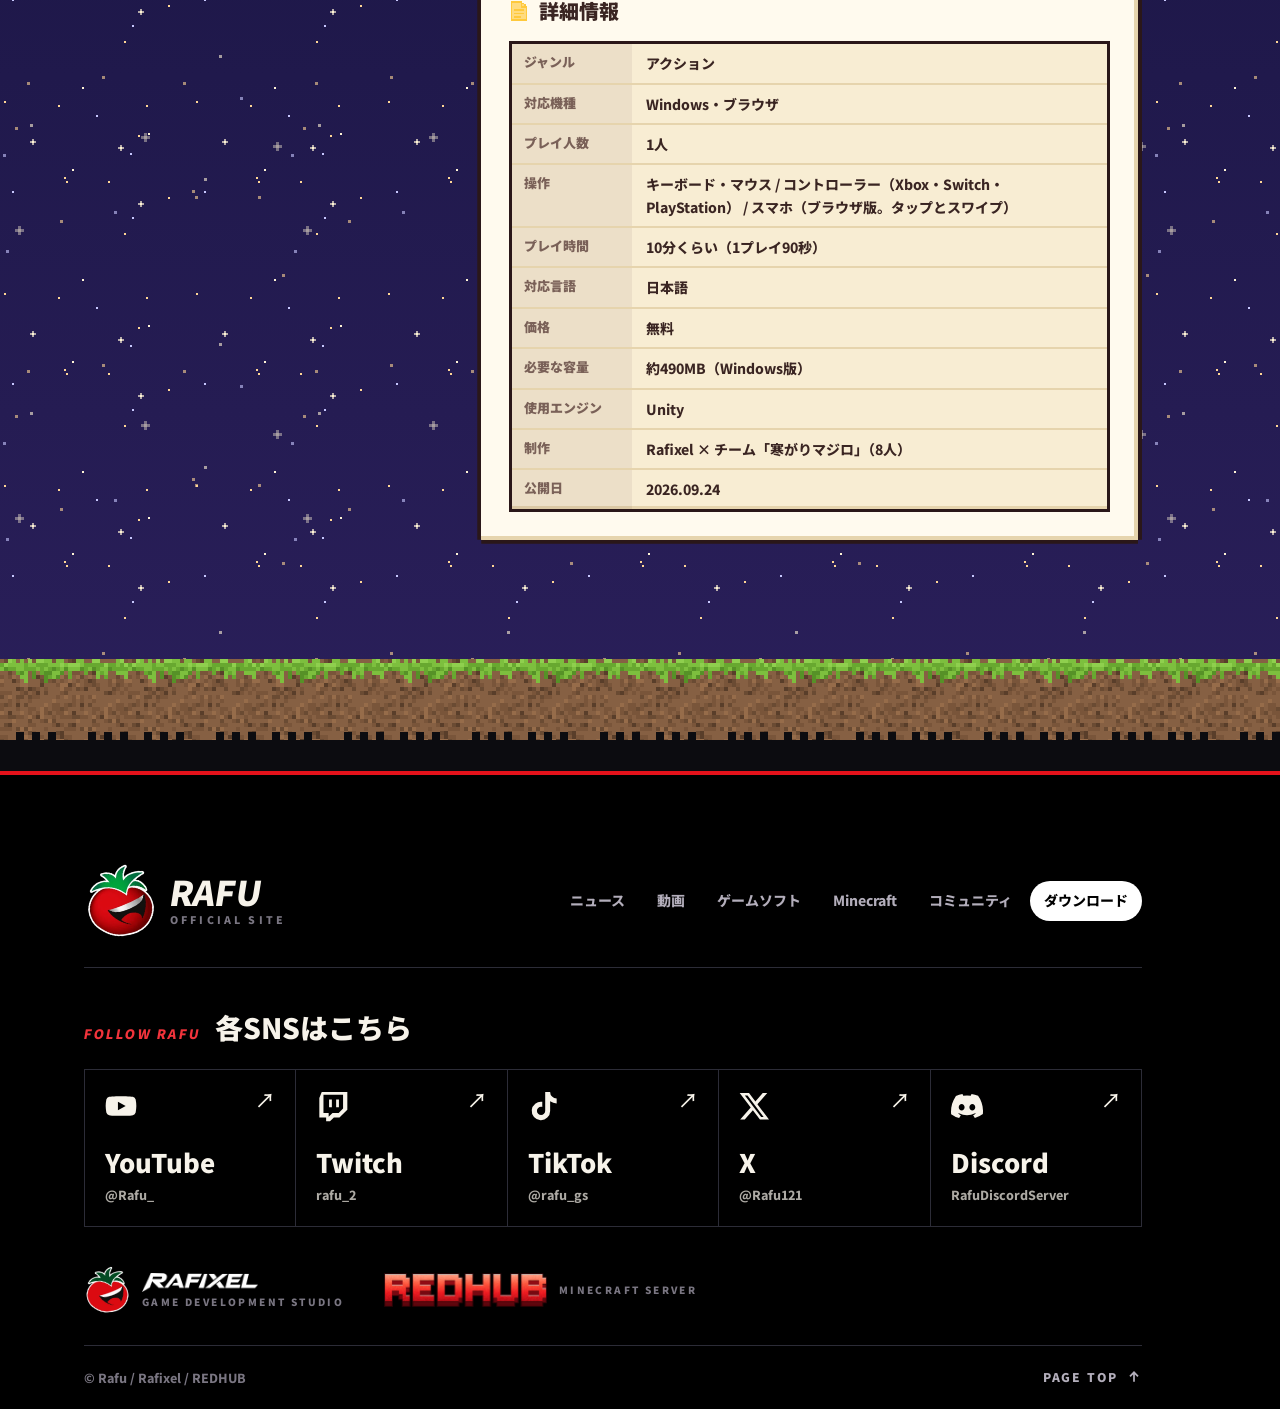
==== commit 670a52f1: "サイトを更新" ====
--- a/downloads.html
+++ b/downloads.html
@@ -13,17 +13,25 @@
 <meta property="og:description" content="ゲームソフトとMinecraftの自作データパックをここから配布しています。">
 <meta property="og:url" content="https://rafugh.github.io/rafu_site/downloads.html">
 <meta property="og:image" content="https://rafugh.github.io/rafu_site/assets/img/og.png?v=20261107">
+<meta property="og:image:width" content="1200">
+<meta property="og:image:height" content="630">
+<meta property="og:image:alt" content="RAFU 公式サイト。笑うトマトのロゴ">
 <meta property="og:locale" content="ja_JP">
 <meta name="twitter:card" content="summary_large_image">
 <meta name="twitter:site" content="@Rafu121">
+<meta name="twitter:title" content="ダウンロード | RAFU">
+<meta name="twitter:description" content="ゲームソフトとMinecraftの自作データパックをここから配布しています。">
+<meta name="twitter:image" content="https://rafugh.github.io/rafu_site/assets/img/og.png?v=20261107">
 <link rel="icon" href="assets/img/favicon-32.png?v=20261101" sizes="32x32" type="image/png">
 <link rel="icon" href="assets/img/favicon-192.png?v=20261101" sizes="192x192" type="image/png">
 <link rel="apple-touch-icon" href="assets/img/apple-touch-icon.png?v=20261101">
+<link rel="manifest" href="manifest.webmanifest">
 <link rel="preconnect" href="https://fonts.googleapis.com">
 <link rel="preconnect" href="https://fonts.gstatic.com" crossorigin>
-<link rel="stylesheet" href="https://fonts.googleapis.com/css2?family=DotGothic16&family=Noto+Sans+JP:wght@400;500;700;800;900&display=swap">
+<link rel="preconnect" href="https://i.ytimg.com">
+<link rel="stylesheet" href="https://fonts.googleapis.com/css2?family=DotGothic16&family=Noto+Sans+JP:wght@400..900&display=swap">
 <!-- CSS・JSを更新したら ?v= の数字も変える（index.html と同じ数字にそろえる）。ファビコンとog.pngを作り直したときは、上の ?v= も変える -->
-<link rel="stylesheet" href="assets/css/style.css?v=20261110-6">
+<link rel="stylesheet" href="assets/css/style.css?v=20261116-4">
 <script>
   (function (d) {
     var c = d.documentElement.classList;
@@ -45,7 +53,7 @@
 
 <header class="hdr" id="hdr">
   <a class="hdr-logo" href="index.html" aria-label="RAFU 公式サイト トップへ" data-sfx>
-    <img src="assets/img/logo-outline-512.webp" alt="" width="512" height="512">
+    <img src="assets/img/logo-outline-256.webp" alt="" width="256" height="256">
   </a>
   <nav class="hdr-nav" aria-label="メイン">
     <a href="index.html#home" data-sfx>ホーム</a>
@@ -65,7 +73,7 @@
     </div>
   </nav>
   <div class="hdr-tools">
-    <a class="pill-cta" href="index.html#discord" data-sfx><span class="brand" data-icon="discord"></span><span>Discordに参加</span></a>
+    <a class="pill-cta" href="index.html#discord" aria-label="Discordに参加" data-sfx><span class="brand" data-icon="discord"></span><span>Discordに参加</span></a>
     <button class="round-btn" type="button" aria-pressed="false" data-sfx-toggle data-sfx><span class="eq" aria-hidden="true"><i></i><i></i><i></i><i></i></span></button>
     <button class="round-btn menu-btn" id="menu-btn" type="button" aria-expanded="false" aria-controls="menu" aria-label="メニューを開く" data-sfx>
       <span class="mb-lines" aria-hidden="true"><i></i><i></i><i></i></span>
@@ -91,7 +99,7 @@
       <a class="pill-cta" href="index.html#discord" data-sfx><span class="brand" data-icon="discord"></span><span>Discordに参加</span></a>
       <div class="menu-sns" data-sns-icons></div>
     </div>
-    <img class="menu-mascot" src="assets/img/logo-outline-512.webp" alt="" width="220" height="220" loading="lazy">
+    <img class="menu-mascot" src="assets/img/logo-outline-256.webp" alt="" width="220" height="220" loading="lazy">
   </div>
 </nav>
 
@@ -165,9 +173,9 @@
 <footer class="ft" data-zone="stream">
   <div class="wrap">
     <div class="ft-row">
-      <a class="ft-logo" href="index.html" aria-label="RAFU 公式サイト トップへ" data-sfx>
-        <img src="assets/img/logo-outline-512.webp" alt="" width="72" height="72" loading="lazy">
-        <span class="ft-word"><b>RAFU</b><small>OFFICIAL SITE</small></span>
+      <a class="ft-logo" href="index.html" data-sfx>
+        <img src="assets/img/logo-outline-256.webp" alt="" width="72" height="72" loading="lazy">
+        <span class="ft-word"><b>RAFU</b><small>OFFICIAL SITE</small></span><span class="sr-only"> トップへ</span>
       </a>
       <nav class="ft-nav" aria-label="フッター">
         <a href="index.html#news" data-sfx>ニュース</a>
@@ -212,8 +220,8 @@
 <div class="mc-tip" id="mc-tip" aria-hidden="true"></div>
 <div class="toast" id="toast" role="status" aria-live="polite"></div>
 
-<script src="assets/js/content.js?v=20261110-6"></script>
-<script src="assets/js/common.js?v=20261110-6"></script>
-<script src="assets/js/downloads.js?v=20261110-6"></script>
+<script src="assets/js/content.js?v=20261116-4"></script>
+<script src="assets/js/common.js?v=20261116-4"></script>
+<script src="assets/js/downloads.js?v=20261116-4"></script>
 </body>
 </html>
--- a/assets/css/style.css
+++ b/assets/css/style.css
@@ -684,16 +684,19 @@
 .tv.show-osd .tv-osd { opacity: 1; }
 .tv-play {
   position: absolute; z-index: 4; left: 50%; top: 50%; width: clamp(64px, 8vw, 92px); aspect-ratio: 1; transform: translate(-50%, -50%);
-  display: grid; place-items: center; border-radius: 50%; background: var(--tomato); box-shadow: 0 0 0 0 rgba(229,18,27,.55);
-  animation: pulse 2.2s ease-out infinite; transition: transform .35s var(--ease-back);
-}
+  display: grid; place-items: center; border-radius: 50%; background: var(--tomato);
+  transition: transform .35s var(--ease-back);
+}
+/* 広がる輪は、影ではなく拡大と透明度で動かす（影を毎回描き直すと、見ているあいだずっと重くなる） */
+.tv-play::before { content: ""; position: absolute; inset: 0; z-index: -1; border-radius: 50%; background: var(--tomato); animation: pulse 2.2s ease-out infinite; }
 .tv-play svg { width: 42%; fill: #fff; margin-left: 6%; }
 .tv-screen:hover .tv-play { transform: translate(-50%, -50%) scale(1.12); }
-@keyframes pulse { 0% { box-shadow: 0 0 0 0 rgba(229,18,27,.55); } 100% { box-shadow: 0 0 0 26px rgba(229,18,27,0); } }
+@keyframes pulse { 0% { transform: scale(1); opacity: .55; } 100% { transform: scale(1.6); opacity: 0; } }
 .tv-info { padding: 16px 6px 0; display: grid; gap: 6px; }
 .tv-meta { margin: 0; display: flex; gap: 12px; align-items: center; font-size: 13px; font-weight: 800; color: var(--dim); }
 .tv-title { margin: 0; font-weight: 900; font-size: clamp(17px, 1.9vw, 24px); line-height: 1.5; overflow-wrap: anywhere; }
 .kind { display: inline-block; font-size: 11.5px; font-weight: 900; letter-spacing: .06em; padding: 1px 9px 2px; background: var(--tomato); color: #fff; transform: skewX(-10deg); }
+.kind.video { background: #fff; color: #000; }
 .kind.clip { background: var(--yellow); color: #000; }
 .kind.shorts { background: var(--leaf); color: #000; }
 
@@ -899,7 +902,7 @@
 /* サーバー欄だけは、ウィンドウ・ボタン・文字をゲーム内の画面に近い 灰色・緑・白いドット文字 にする */
 .mc-server {
   --ore-line: #1e1e1f; --ore: #313233; --ore-2: #48494a; --ore-hi: #5a5b5c; --ore-lo: #242425;
-  --ore-text: #e6e8eb; --ore-muted: #b1b2b5; --ore-dim: #8c8d90;
+  --ore-text: #e6e8eb; --ore-muted: #b1b2b5; --ore-dim: #a6a7aa;
   --ore-light: #d0d1d4; --ore-light-hi: #f4f4f5; --ore-light-lo: #58585a;
   --ore-green: #3c8527; --ore-green-hi: #52a535; --ore-green-lo: #1d4d13; --ore-green-text: #6cc349;
   --f-ore: "Noto Sans JP", "Hiragino Sans", "Hiragino Kaku Gothic ProN", "BIZ UDPGothic", Meiryo, sans-serif;
@@ -930,6 +933,65 @@
 .js .srv-head[data-reveal].is-in .srv-logo img { opacity: 1; transform: none; }
 .js .srv-head[data-reveal] .srv-tag span { opacity: 0; transform: scale(.6); transition: opacity .3s ease .55s, transform .45s var(--ease-back) .55s; }
 .js .srv-head[data-reveal].is-in .srv-tag span { opacity: 1; transform: none; }
+
+/* ワールドの写真（REDHUB の欄の上。写真の上にロゴを置き、上下は夜空へ溶かす。中身は content.js の server.world） */
+.mc-server.has-world { padding-top: 0; }
+.srv-world { position: relative; display: grid; align-content: center; min-height: clamp(600px, 92svh, 940px); padding-block: clamp(96px, 10vw, 140px) clamp(150px, 14vw, 190px); margin-bottom: clamp(8px, 2vw, 24px); }
+.sw-slides {
+  position: absolute; inset: 0; overflow: hidden; background: #141036;
+  -webkit-mask-image: linear-gradient(180deg, transparent 0, #000 14%, #000 72%, transparent 100%);
+          mask-image: linear-gradient(180deg, transparent 0, #000 14%, #000 72%, transparent 100%);
+}
+.srv-world.is-empty .sw-slides, .srv-world.is-empty .sw-shade { display: none; }
+.sw-slide { position: absolute; inset: 0; margin: 0; opacity: 0; transition: opacity 1.5s ease; }
+.sw-slide.is-on { opacity: 1; z-index: 1; }
+.sw-slide img { display: block; width: 100%; height: 100%; object-fit: cover; transform-origin: 50% 50%; will-change: transform; }
+/* ゆっくり寄る（奇数枚目は左から、偶数枚目は右から） */
+.sw-slide.is-on img, .sw-slide.is-out img { animation: sw-kb 11s linear both; }
+.sw-slide:nth-child(even).is-on img, .sw-slide:nth-child(even).is-out img { animation-name: sw-kb2; }
+@keyframes sw-kb { from { transform: scale(1.04) translateX(-1.2%); } to { transform: scale(1.16) translateX(1.2%); } }
+@keyframes sw-kb2 { from { transform: scale(1.16) translateX(1.4%); } to { transform: scale(1.05) translateX(-1%); } }
+/* 文字が読めるように、まんなかと上下を少し暗く（夜空の紫に寄せる） */
+.sw-shade {
+  position: absolute; inset: 0; pointer-events: none;
+  background:
+    radial-gradient(ellipse 50% 40% at 50% 46%, rgba(16, 9, 36, .42), rgba(16, 9, 36, 0) 72%),
+    linear-gradient(180deg, rgba(23, 12, 43, .55) 0%, rgba(23, 12, 43, 0) 24%, rgba(20, 16, 54, 0) 60%, rgba(20, 16, 54, .7) 100%);
+}
+.sw-inner { position: relative; z-index: 1; }
+.srv-world .srv-head { margin-bottom: 0; }
+.srv-world .srv-logo img { filter: drop-shadow(0 8px 0 rgba(8, 4, 24, .6)) drop-shadow(0 0 28px rgba(8, 4, 24, .55)); }
+.srv-world .px-lead { padding: 7px 16px 9px; background: rgba(16, 10, 34, .78); border: 2px solid var(--ore-line); box-shadow: inset 0 2px 0 rgba(255, 255, 255, .08); }
+/* 写真の一言と切りかえのボタン（写真の左下と右下） */
+.sw-ui { position: absolute; z-index: 2; left: 0; right: 0; bottom: clamp(70px, 8vw, 104px); display: flex; align-items: center; justify-content: space-between; gap: 12px; }
+.sw-ui[hidden] { display: none; }
+.sw-cap { margin: 0; display: inline-flex; align-items: stretch; min-width: 0; border: 2px solid var(--ore-line); box-shadow: 3px 3px 0 rgba(8, 4, 24, .5); font-size: 14px; font-weight: 700; line-height: 1.4; }
+.sw-cap > span { display: flex; align-items: center; padding: 5px 12px 7px; }
+.sw-no { background: var(--tomato); color: #fff; font-family: var(--f-px); font-size: 15px; letter-spacing: .08em; box-shadow: inset 0 -3px 0 #9a0a12; }
+.sw-cap > span + span { background: rgba(16, 10, 34, .82); color: var(--ore-text); font-family: var(--f-ore); }
+.sw-ctrl { display: flex; align-items: center; gap: 12px; flex: none; }
+.sw-dots { display: flex; gap: 6px; }
+.sw-dots button { width: 34px; height: 12px; padding: 0; border: 2px solid var(--ore-line); background: rgba(230, 232, 235, .35); cursor: pointer; box-shadow: inset 0 -2px 0 rgba(0, 0, 0, .25); transition: background-color .2s ease; }
+.sw-dots button:hover { background: rgba(230, 232, 235, .7); }
+.sw-dots button[aria-pressed="true"] { background: var(--ore-light); box-shadow: inset 0 -2px 0 var(--ore-light-lo); }
+.sw-dots button:focus-visible, .sw-zoom:focus-visible { outline: 3px solid var(--gold); outline-offset: 2px; }
+.sw-zoom {
+  display: inline-flex; align-items: center; gap: 8px; padding: 6px 14px 9px; border: 2px solid var(--ore-line); cursor: pointer;
+  background: var(--ore-2); color: #fff; box-shadow: inset 0 2px 0 var(--ore-hi), inset 0 -4px 0 var(--ore-lo);
+  font-family: var(--f-px); font-size: 15px; text-shadow: 2px 2px 0 rgba(0, 0, 0, .35); transition: background-color .15s ease;
+}
+.sw-zoom:hover { background: #58585a; }
+.sw-zoom .px { width: 16px; height: 16px; color: var(--gold); }
+@media (max-width: 640px) {
+  .srv-world { min-height: clamp(560px, 86svh, 760px); padding-bottom: 190px; }
+  .sw-ui { flex-direction: column; align-items: flex-start; bottom: 64px; }
+  .sw-ctrl { width: 100%; justify-content: space-between; }
+  .sw-dots { gap: 5px; }
+  .sw-dots button { width: 18px; }
+}
+@media (prefers-reduced-motion: reduce) {
+  .sw-slide.is-on img, .sw-slide.is-out img { animation: none; transform: scale(1.04); }
+}
 .srv-sky { position: absolute; inset: 0; z-index: -1; pointer-events: none; }
 .srv-sky i { position: absolute; inset: 0; background: url(../img/px/stars.png) 0 0 / 192px 192px; image-rendering: pixelated; animation: twinkle 2.6s steps(2) infinite; }
 .srv-sky i + i { background-position: 96px 60px; background-size: 288px 288px; animation-delay: -1.3s; opacity: .6; }
@@ -1539,6 +1601,7 @@
 .cm-kicker { display: flex; align-items: center; gap: 8px; margin: 0 0 10px; font-family: var(--f-logo); font-weight: var(--fw-logo); font-size: 13px; letter-spacing: .14em; color: rgba(255,255,255,.85); }
 .cm-kicker .brand { width: 20px; height: 20px; }
 .cm-title { margin: 0 0 18px; font-family: var(--f-logo); font-weight: var(--fw-logo); font-size: clamp(34px, 5vw, 64px); line-height: 1.2; text-shadow: 4px 4px 0 rgba(0,0,0,.3); }
+.cm-title-big { white-space: nowrap; font-size: clamp(56px, 6.6vw, 104px); line-height: 1; letter-spacing: -.01em; text-shadow: 6px 6px 0 rgba(0,0,0,.3); }
 .cm-copy p:not(.cm-kicker) { margin: 0 0 18px; max-width: 30em; color: rgba(255,255,255,.95); font-weight: 700; }
 .langs { display: flex; gap: 8px; flex-wrap: wrap; margin-bottom: 26px; }
 .langs span { padding: 4px 14px; background: rgba(0,0,0,.25); border: 1px solid rgba(255,255,255,.4); font-size: 13px; font-weight: 900; transform: skewX(-8deg); }
@@ -1576,7 +1639,7 @@
 .ft-nav a { padding: 7px 14px; border-radius: 999px; text-decoration: none; font-weight: 800; font-size: 14px; color: var(--muted); transition: color .15s ease, background-color .15s ease; }
 .ft-nav a:hover, .ft-nav a[aria-current="page"] { color: #000; background: #fff; }
 .ft-head { margin: 34px 0 16px; display: flex; align-items: baseline; gap: 14px; }
-.ft-head span { font-family: var(--f-logo); font-weight: var(--fw-logo); font-size: 13px; letter-spacing: .16em; color: var(--tomato); transform: skewX(-10deg); }
+.ft-head span { font-family: var(--f-logo); font-weight: var(--fw-logo); font-size: 13px; letter-spacing: .16em; color: #f2333b; transform: skewX(-10deg); }
 .ft-head b { font-family: var(--f-logo); font-weight: var(--fw-logo); font-size: clamp(20px, 2.4vw, 28px); }
 .sns-grid { display: grid; grid-template-columns: repeat(5, minmax(0, 1fr)); gap: 1px; background: var(--line); border: 1px solid var(--line); }
 .sns-tile { position: relative; isolation: isolate; overflow: hidden; display: flex; flex-direction: column; justify-content: space-between; gap: 26px; min-height: 150px; padding: 20px; background: #000; text-decoration: none; transition: color .35s ease; }
@@ -1805,3 +1868,185 @@
   .tape-track, .mc-layer i, .kv-burst i, .kv-streaks, .dt-up-bar::after, .dt-up-tag .px { animation: none !important; }
   .kv-streaks { display: none; }
 }
+
+/* 自作データパックのカード：開発の名義 */
+.work-dev { display: inline-flex; align-items: center; gap: 6px; margin: -2px 0 6px; font-size: 12px; font-weight: 800; letter-spacing: .02em; opacity: .85; }
+.work-dev img { width: 18px; height: 18px; flex: none; transform: rotate(-6deg); }
+.work-dev b { font-family: var(--f-logo); font-weight: var(--fw-logo); font-size: 13px; letter-spacing: .01em; }
+
+/* ---------- 画面の外にある欄は、ずっと動き続ける動き（雲・星・テープ・点滅など）を止める ----------
+   common.js が、見えていない欄に .is-away を付ける。見える少し手前で外れて、また動き出す */
+.is-away, .is-away *, .is-away *::before, .is-away *::after { animation-play-state: paused !important; }
+
+/* ---------- ニュース：古いお知らせをたたむボタン ---------- */
+.news-list li.news-more-row { border-bottom: 0; }
+.news-more {
+  display: flex; align-items: center; gap: 10px; width: 100%; margin-top: 14px; padding: 12px 16px 13px;
+  background: var(--paper-ink); color: #fff; border: 0; cursor: pointer; text-align: left;
+  font-size: 14px; font-weight: 900; line-height: 1.4;
+  clip-path: polygon(0 0, calc(100% - 14px) 0, 100% 14px, 100% 100%, 0 100%);
+  transition: background-color .2s ease;
+}
+.news-more span { flex: 1; min-width: 0; }
+.news-more small { flex: none; font-size: 12px; font-weight: 800; color: var(--muted); }
+.news-more svg { flex: none; width: 18px; height: 18px; fill: none; stroke: var(--yellow); stroke-width: 2.6; transition: transform .3s var(--ease-out), stroke .2s ease; }
+.news-more[aria-expanded="true"] svg { transform: rotate(180deg); }
+.news-more:hover, .news-more:focus-visible { background: var(--tomato); }
+.news-more:hover small, .news-more:focus-visible small { color: #fff; }
+.news-more:hover svg, .news-more:focus-visible svg { stroke: #fff; }
+.news-list li.is-more { animation: news-in .45s var(--ease-out) both; animation-delay: calc(var(--i, 0) * .05s); }
+@keyframes news-in { from { opacity: 0; translate: -18px 0; } }
+
+/* ---------- ゲームソフト：最後の段が1つだけ余る本数のときは、先頭のソフトを横長の大きいカードにする ----------
+   main.js が本数を見て .softs に lead-3（PCの3列で余る）・lead-2（タブレットの2列で余る）を付ける */
+@media (min-width: 901px) {
+  .softs.lead-3 > .soft:first-child { grid-column: 1 / -1; }
+  .softs.lead-3 > .soft:first-child .soft-in { flex-direction: row; transform: translateY(var(--ty)) rotateX(calc(var(--rx) * .35)) rotateY(calc(var(--ry) * .25)); }
+  .softs.lead-3 > .soft:first-child .soft-art { flex: 0 0 58%; border-bottom: 0; border-right: 4px solid #000; }
+  .softs.lead-3 > .soft:first-child .soft-art::before { content: "PICK UP"; position: absolute; z-index: 2; left: -6px; top: 14px; padding: 3px 16px 4px 18px; background: var(--yellow); color: #000; font-family: var(--f-logo); font-weight: var(--fw-logo); font-size: 15px; letter-spacing: .1em; transform: skewX(-10deg) rotate(-3deg); box-shadow: 4px 4px 0 #000; }
+  .softs.lead-3 > .soft:first-child .soft-body { gap: 10px; padding: clamp(18px, 2.2vw, 28px) clamp(18px, 2.2vw, 28px) 0; }
+  .softs.lead-3 > .soft:first-child h3 { font-size: clamp(30px, 3.2vw, 42px); }
+  .softs.lead-3 > .soft:first-child .soft-catch { font-size: 16px; }
+  .softs.lead-3 > .soft:first-child .soft-cat { font-size: 13.5px; }
+  .softs.lead-3 > .soft:first-child .soft-plat span { font-size: 13.5px; padding: 4px 12px 5px; }
+  .softs.lead-3 > .soft:first-child .soft-go { margin-inline: calc(clamp(18px, 2.2vw, 28px) * -1); padding: 14px clamp(18px, 2.2vw, 28px) 15px; font-size: 16px; }
+}
+@media (min-width: 641px) and (max-width: 900px) {
+  .softs.lead-2 > .soft:first-child { grid-column: 1 / -1; }
+  .softs.lead-2 > .soft:first-child .soft-in { flex-direction: row; }
+  .softs.lead-2 > .soft:first-child .soft-art { flex: 0 0 56%; border-bottom: 0; border-right: 4px solid #000; }
+  .softs.lead-2 > .soft:first-child .soft-art::before { content: "PICK UP"; position: absolute; z-index: 2; left: -6px; top: 12px; padding: 2px 14px 3px 16px; background: var(--yellow); color: #000; font-family: var(--f-logo); font-weight: var(--fw-logo); font-size: 13px; letter-spacing: .1em; transform: skewX(-10deg) rotate(-3deg); box-shadow: 3px 3px 0 #000; }
+  .softs.lead-2 > .soft:first-child h3 { font-size: 28px; }
+}
+
+
+/* ---------- 参加のしかた（join.html。中身は content.js の join） ---------- */
+/* 見出しの背景をワールドの写真に（join.heroImage があるとき。ドット絵の層は隠す） */
+.jn-photo { position: absolute; inset: 0; overflow: hidden; }
+.jn-photo img { display: block; width: 100%; height: 100%; object-fit: cover; animation: jn-kb 24s ease-in-out infinite alternate; }
+@keyframes jn-kb { from { transform: scale(1.03) translate(-1%, 0); } to { transform: scale(1.12) translate(1%, -1%); } }
+.jn-photo::after { content: ""; position: absolute; inset: 0; background: radial-gradient(ellipse 55% 50% at 50% 55%, rgba(16, 9, 36, .38), rgba(16, 9, 36, 0) 75%), linear-gradient(180deg, rgba(10, 6, 24, .45) 0%, rgba(10, 6, 24, 0) 35%, rgba(23, 12, 43, .2) 70%, #170c2b 100%); }
+.jn-hero.has-photo .mc-layer, .jn-hero.has-photo .mc-sun, .jn-hero.has-photo .mc-stars { display: none; }
+@media (prefers-reduced-motion: reduce) { .jn-photo img { animation: none; transform: scale(1.03); } }
+
+.jn-main { padding-top: clamp(48px, 5vw, 72px); --ore-line: #1e1e1f; --ore-2: #48494a; --ore-hi: #5a5b5c; --ore-lo: #242425; --ore-light: #d0d1d4; --ore-light-hi: #f4f4f5; --ore-light-lo: #58585a; }
+.jn-wrap { max-width: 1040px; display: grid; gap: clamp(28px, 3.4vw, 44px); }
+.jn-box { padding: clamp(18px, 2.4vw, 26px); }
+/* 機種のタブ（灰色の石のボタン。選んだものは明るく） */
+.jn-tabs { display: grid; grid-template-columns: repeat(6, minmax(0, 1fr)); gap: 6px; padding: 4px; background: var(--ore-line); }
+.jn-tab {
+  min-width: 0; display: flex; flex-direction: column; align-items: center; gap: 6px; padding: 12px 6px 14px; border: 0; cursor: pointer;
+  background: var(--ore-2); color: #fff; box-shadow: inset 0 3px 0 var(--ore-hi), inset 0 -4px 0 var(--ore-lo);
+  font: inherit; text-align: center; transition: background-color .15s ease, color .15s ease;
+}
+.jn-tab:hover { background: #58585a; }
+.jn-tab:focus-visible { outline: 3px solid var(--gold); outline-offset: -3px; }
+.jn-tab-icon { display: grid; place-items: center; width: 40px; height: 40px; background: rgba(0,0,0,.28); box-shadow: inset 2px 2px 0 rgba(0,0,0,.3); }
+.jn-tab-icon .px { width: 24px; height: 24px; color: var(--gold); }
+.jn-tab-text { display: grid; gap: 2px; min-width: 0; }
+.jn-tab-text b { font-size: 15px; font-weight: 900; line-height: 1.35; text-shadow: 2px 2px 0 rgba(0,0,0,.35); }
+.jn-tab-text small { font-size: 11.5px; font-weight: 700; line-height: 1.4; opacity: .8; }
+.jn-tab[aria-selected="true"] { background: var(--ore-light); color: var(--ore-line); box-shadow: inset 0 3px 0 var(--ore-light-hi), inset 0 -4px 0 var(--ore-light-lo); }
+.jn-tab[aria-selected="true"] .jn-tab-text b { text-shadow: none; }
+.jn-tab[aria-selected="true"] .jn-tab-icon { background: var(--ore-line); }
+
+.jn-head .px-en { letter-spacing: .08em; }
+.jn-panel { display: grid; gap: clamp(18px, 2.4vw, 26px); outline: 0; }
+.jn-head { margin-bottom: 0; }
+.jn-main .px-title { color: var(--cream-hi); text-shadow: 3px 3px 0 var(--wood-line); }
+.jn-photo-note { justify-self: start; margin: 0; display: inline-flex; align-items: center; gap: 8px; padding: 5px 12px 6px; background: rgba(24, 9, 32, .8); border: 3px solid var(--wood-line); font-size: 13px; font-weight: 800; color: var(--cream-2); text-align: left; }
+.jn-photo-note .px { flex: none; width: 16px; height: 16px; color: var(--gold); }
+.jn-note { margin: 10px 0 0; display: inline-flex; align-items: flex-start; gap: 10px; max-width: 760px; padding: 9px 14px 10px; background: rgba(24, 9, 32, .8); border: 3px solid var(--wood-line); color: var(--cream); font-size: 14.5px; font-weight: 700; line-height: 1.7; text-align: left; }
+.jn-note[hidden] { display: none; }
+.jn-note .px { flex: none; width: 18px; height: 18px; margin-top: 3px; color: var(--gold); }
+
+.jn-steps { list-style: none; margin: 0; padding: 0; display: grid; gap: clamp(18px, 2.4vw, 26px); }
+.jn-noscript { padding: 18px; background: var(--cream-hi); color: var(--cream-ink); font-weight: 800; }
+.jn-step {
+  --n: 4px; position: relative; display: grid; grid-template-columns: minmax(0, 46%) minmax(0, 1fr); gap: clamp(16px, 2.4vw, 28px); align-items: center;
+  padding: clamp(14px, 2vw, 20px); background: var(--cream-hi); color: var(--cream-ink); border: 4px solid var(--wood-line); box-shadow: inset -4px -4px 0 var(--cream-2);
+  clip-path: polygon(var(--n) 0, calc(100% - var(--n)) 0, calc(100% - var(--n)) var(--n), 100% var(--n), 100% calc(100% - var(--n)), calc(100% - var(--n)) calc(100% - var(--n)), calc(100% - var(--n)) 100%, var(--n) 100%, var(--n) calc(100% - var(--n)), 0 calc(100% - var(--n)), 0 var(--n), var(--n) var(--n));
+}
+.jn-step:nth-child(even) { grid-template-columns: minmax(0, 1fr) minmax(0, 46%); }
+.jn-step:nth-child(even) .jn-shot { order: 2; }
+
+/* 手順の絵（写真が届くまでの「このボタンを押す」の絵） */
+.jn-shot { position: relative; margin: 0; aspect-ratio: 16 / 10; overflow: hidden; background: #15151a; border: 4px solid var(--wood-line); box-shadow: inset 0 0 0 3px rgba(255,255,255,.06); }
+.jn-shot.is-photo img { display: block; width: 100%; height: 100%; object-fit: contain; }
+.jn-screen {
+  position: absolute; inset: 0; display: grid; place-items: center;
+  background:
+    linear-gradient(180deg, transparent 64%, #5aa03c 64%, #5aa03c 70%, #3f7a2a 70%, #3f7a2a 73%, #7a5233 73%) ,
+    linear-gradient(180deg, #4c6fc4 0%, #87b4ec 64%);
+  image-rendering: pixelated;
+}
+.jn-screen::before { content: ""; position: absolute; left: 12%; top: 16%; width: 18%; aspect-ratio: 3; background: #fff; box-shadow: 8vw 3vw 0 -1px rgba(255,255,255,.85); opacity: .9; }
+.jn-bar { position: absolute; left: 0; right: 0; top: 0; display: flex; gap: 6px; padding: 8px 10px; background: rgba(0,0,0,.45); }
+.jn-bar i { width: 22%; height: 12px; background: rgba(255,255,255,.28); box-shadow: inset 0 -2px 0 rgba(0,0,0,.25); }
+.jn-bar i:first-child { background: rgba(255,255,255,.7); }
+.jn-press {
+  position: relative; display: inline-flex; align-items: center; gap: 10px; max-width: 82%;
+  padding: 10px clamp(16px, 2.4vw, 26px) 13px; background: #d0d1d4; color: #1e1e1f; border: 3px solid #1e1e1f;
+  box-shadow: inset 0 3px 0 #f4f4f5, inset 0 -5px 0 #58585a, 0 0 0 0 rgba(255, 224, 58, .9);
+  font-family: var(--f-px); font-size: clamp(16px, 2.1vw, 24px); line-height: 1.25; text-align: center;
+  animation: jn-glow 1.6s steps(2) infinite;
+}
+.jn-press > span { overflow-wrap: anywhere; }
+@keyframes jn-glow { 50% { box-shadow: inset 0 3px 0 #f4f4f5, inset 0 -5px 0 #58585a, 0 0 0 5px rgba(255, 224, 58, .95); } }
+.jn-hand { position: absolute; right: -18px; bottom: -30px; width: 30px; height: 40px; filter: drop-shadow(2px 2px 0 rgba(0,0,0,.35)); animation: jn-tap 1.6s ease-in-out infinite; }
+@keyframes jn-tap { 0%, 100% { transform: translate(0, 0); } 45% { transform: translate(-6px, -8px); } 55% { transform: translate(-6px, -6px) scale(.92); } }
+.jn-shot-tag { position: absolute; right: 8px; bottom: 8px; padding: 2px 8px 3px; background: rgba(0,0,0,.6); color: #fff; font-family: var(--f-px); font-size: 11.5px; letter-spacing: .1em; }
+
+.jn-body { min-width: 0; }
+.jn-num { margin: 0 0 6px; display: inline-flex; align-items: center; gap: 0; border: 3px solid var(--wood-line); box-shadow: 3px 3px 0 var(--wood-line); }
+.jn-num span { padding: 3px 8px 4px; background: var(--wood-line); color: var(--cream); font-family: var(--f-px); font-size: 13px; letter-spacing: .14em; }
+.jn-num b { min-width: 40px; padding: 0 10px 2px; background: var(--tomato); color: #fff; font-family: var(--f-px); font-weight: 400; font-size: 26px; line-height: 1.25; text-align: center; box-shadow: inset 0 -4px 0 #9a0a12; }
+.jn-title { margin: 4px 0 8px; font-family: var(--f-logo); font-weight: var(--fw-logo); font-size: clamp(22px, 2.5vw, 30px); line-height: 1.35; text-wrap: balance; }
+.jn-text { margin: 0; font-size: 16.5px; font-weight: 700; line-height: 1.85; text-wrap: pretty; }
+.jn-copy { margin-top: 14px; }
+.jn-copy-lbl { display: flex; align-items: baseline; gap: 8px; margin-bottom: 6px; font-size: 13px; font-weight: 900; color: var(--cream-muted); }
+.jn-copy-lbl small { font-family: var(--f-px); font-weight: 400; letter-spacing: .14em; font-size: 11.5px; }
+.jn-copy-row { display: flex; align-items: stretch; gap: 8px; }
+.jn-copy-val { flex: 1 1 auto; min-width: 0; display: flex; align-items: center; padding: 6px 14px 8px; background: #1c1214; color: #fff; border: 3px solid var(--wood-line); box-shadow: inset 3px 3px 0 #0f0909; font-family: var(--f-px); font-size: clamp(18px, 2.2vw, 26px); letter-spacing: .06em; overflow-wrap: anywhere; user-select: all; }
+.jn-copy .copy-btn { width: 168px; min-height: 52px; }
+.jn-link { margin-top: 14px; }
+.jn-goal .jn-link { margin-top: 12px; }
+.jn-link.is-discord { --bg: var(--discord); --hi: #8891f7; --lo: #3540b8; }
+.jn-tip { margin: 14px 0 0; display: flex; align-items: flex-start; gap: 10px; padding: 9px 12px 10px; background: #fff3c4; border: 3px solid var(--wood-line); box-shadow: inset 0 -3px 0 #f0d77c; font-size: 14px; font-weight: 800; line-height: 1.65; }
+.jn-tip b { flex: none; padding: 1px 8px 2px; background: var(--gold); color: var(--wood-line); border: 2px solid var(--wood-line); font-family: var(--f-px); font-weight: 400; font-size: 13px; }
+
+.jn-goal { display: grid; grid-template-columns: auto minmax(0, 1fr); gap: clamp(14px, 2.4vw, 26px); align-items: center; padding: clamp(16px, 2.4vw, 24px) clamp(18px, 3vw, 32px); background: var(--mc-leaf-lo, #33801f); color: #fff; box-shadow: inset 4px 4px 0 rgba(255,255,255,.18), inset -4px -4px 0 rgba(0,0,0,.25); }
+.jn-goal img { width: clamp(64px, 9vw, 96px); height: auto; image-rendering: pixelated; filter: drop-shadow(3px 3px 0 rgba(0,0,0,.35)); }
+.jn-goal p { margin: 0; font-weight: 700; line-height: 1.75; }
+.jn-goal .jn-goal-title { margin-bottom: 4px; font-family: var(--f-logo); font-weight: var(--fw-logo); font-size: clamp(20px, 2.4vw, 28px); line-height: 1.35; text-shadow: 2px 2px 0 rgba(0,0,0,.3); }
+
+.jn-faq-list { display: grid; gap: 8px; }
+.jn-faq-item { background: var(--cream-hi); color: var(--cream-ink); border: 3px solid var(--wood-line); box-shadow: inset 0 -3px 0 var(--cream-2); }
+.jn-faq-item summary { list-style: none; display: grid; grid-template-columns: auto minmax(0, 1fr) auto; align-items: center; gap: 12px; padding: 11px 14px 13px 11px; cursor: pointer; font-size: 15.5px; font-weight: 900; line-height: 1.5; }
+.jn-faq-item summary::-webkit-details-marker { display: none; }
+.jn-q { display: grid; place-items: center; width: 30px; height: 30px; background: var(--tomato); color: #fff; border: 2px solid var(--wood-line); box-shadow: inset 0 -3px 0 #9a0a12; font-family: var(--f-px); font-size: 16px; }
+.jn-faq-item summary i { width: 12px; height: 12px; border-right: 3px solid var(--cream-ink); border-bottom: 3px solid var(--cream-ink); transform: translateY(-3px) rotate(45deg); transition: transform .2s ease; }
+.jn-faq-item[open] summary i { transform: translateY(2px) rotate(225deg); }
+.jn-faq-item p { margin: 0; padding: 0 16px 14px 53px; font-size: 14.5px; font-weight: 700; line-height: 1.8; color: var(--cream-muted); }
+.jn-faq .inv-title { color: var(--cream); }
+
+.jn-back { margin: 0; text-align: center; }
+
+/* トップのサーバー欄から join.html へ */
+.srv-join { margin-top: 12px; width: 100%; text-align: center; }
+.srv-join span { text-wrap: balance; }
+
+@media (max-width: 900px) {
+  .jn-tabs { grid-template-columns: repeat(3, minmax(0, 1fr)); }
+}
+@media (max-width: 760px) {
+  .jn-step, .jn-step:nth-child(even) { grid-template-columns: minmax(0, 1fr); }
+  .jn-step:nth-child(even) .jn-shot { order: 0; }
+  .jn-copy-row { flex-direction: column; }
+  .jn-copy .copy-btn { width: auto; }
+  .jn-faq-item p { padding-left: 16px; }
+}
+@media (max-width: 420px) {
+  .jn-tabs { grid-template-columns: repeat(2, minmax(0, 1fr)); }
+}
+@media (prefers-reduced-motion: reduce) { .jn-press, .jn-hand { animation: none; } }
